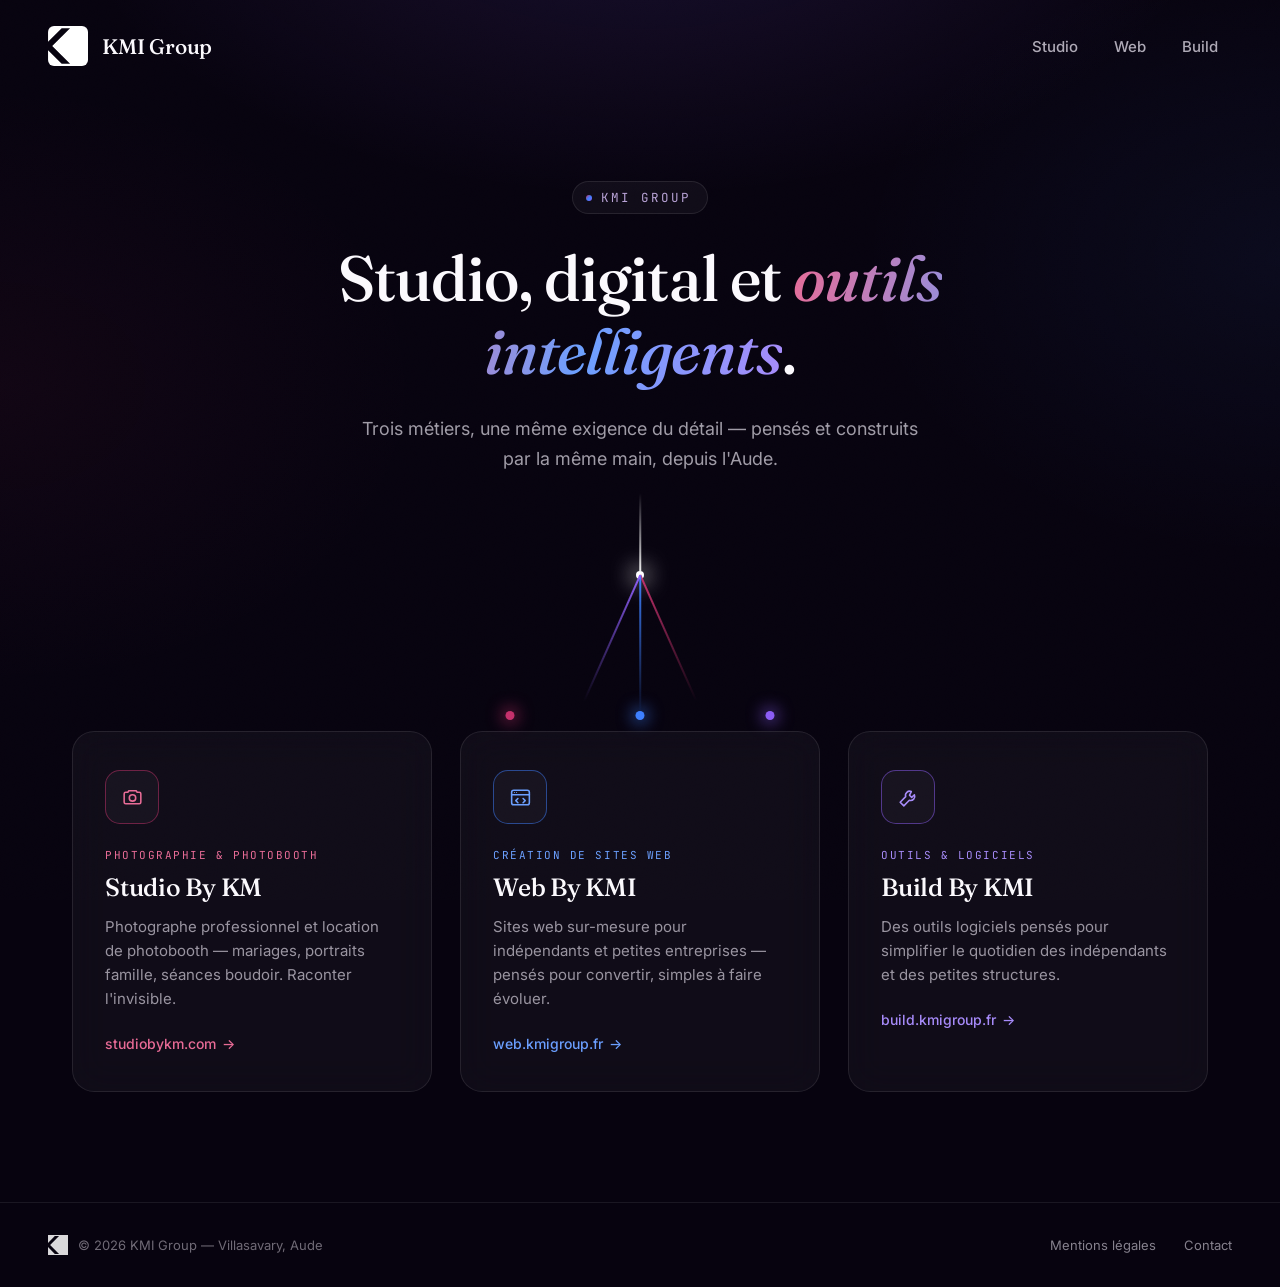
==== index.html @ 7b07b2cb "Import du site KMI Group avec refonte premium Hub KMI Group : hero éditorial, cartes Studio/Web/Buil" ====
<!DOCTYPE html>
<html lang="fr">
<head>
  <meta charset="utf-8">
  <meta name="viewport" content="width=device-width, initial-scale=1">
  <title>KMI Group — Studio, digital et outils intelligents</title>
  <meta name="description" content="KMI Group réunit trois métiers depuis l'Aude : Studio By KM (photographie), Web By KMI (création de sites web) et Build By KMI (outils logiciels).">
  <meta property="og:title" content="KMI Group — Studio, digital et outils intelligents">
  <meta property="og:description" content="Trois métiers, une même exigence du détail — pensés et construits depuis l'Aude.">
  <meta property="og:type" content="website">
  <meta name="theme-color" content="#07030F">
  <link rel="icon" href="assets/kmi-icon.svg" type="image/svg+xml">
  <link rel="apple-touch-icon" href="assets/kmi-icon.svg">
  <link rel="preconnect" href="https://fonts.googleapis.com">
  <link rel="preconnect" href="https://fonts.gstatic.com" crossorigin>
  <link href="https://fonts.googleapis.com/css2?family=Fraunces:ital,opsz,wght@0,9..144,400;0,9..144,500;0,9..144,600;1,9..144,500;1,9..144,600&family=Inter:wght@400;500;600&family=JetBrains+Mono:wght@400;500&display=swap" rel="stylesheet">
  <link rel="stylesheet" href="css/style.css">
</head>
<body>

  <div class="grain" aria-hidden="true"></div>

  <header class="site-header" id="site-header">
    <div class="brand">
      <img src="assets/kmi-icon.svg" alt="" width="40" height="40" class="brand-icon">
      <span class="brand-name">KMI Group</span>
    </div>
    <nav class="site-nav" aria-label="Navigation principale">
      <a href="#studio" class="nav-link nav-link--studio">Studio</a>
      <a href="#web" class="nav-link nav-link--web">Web</a>
      <a href="#build" class="nav-link nav-link--build">Build</a>
    </nav>
  </header>

  <main>
    <section class="hero" data-reveal>
      <p class="kicker"><span class="kicker-dot" aria-hidden="true"></span>KMI Group</p>
      <h1>Studio, digital et <em>outils intelligents</em>.</h1>
      <p class="hero-subtext">Trois métiers, une même exigence du détail — pensés et construits par la même main, depuis l'Aude.</p>
    </section>

    <div class="beam" aria-hidden="true">
      <div class="beam-core"></div>
      <div class="beam-stem"></div>
      <div class="beam-ray beam-ray--studio"></div>
      <div class="beam-ray beam-ray--web"></div>
      <div class="beam-ray beam-ray--build"></div>
      <div class="beam-node beam-node--studio"></div>
      <div class="beam-node beam-node--web"></div>
      <div class="beam-node beam-node--build"></div>
    </div>

    <section class="cards" aria-label="Nos activités">

      <a id="studio" href="https://studiobykm.com" target="_blank" rel="noopener" class="card card--studio" data-reveal data-tilt style="--reveal-delay: 0s">
        <div class="card-icon card-icon--studio" aria-hidden="true">
          <svg viewBox="0 0 24 24" fill="none" stroke="currentColor" stroke-width="1.5" stroke-linecap="round" stroke-linejoin="round">
            <path d="M4 8.5a1.5 1.5 0 0 1 1.5-1.5h2l1-1.5h7l1 1.5h2A1.5 1.5 0 0 1 20 8.5v8A1.5 1.5 0 0 1 18.5 18h-13A1.5 1.5 0 0 1 4 16.5z"/>
            <circle cx="12" cy="12.4" r="3.1"/>
          </svg>
        </div>
        <p class="card-eyebrow">Photographie &amp; Photobooth</p>
        <h3 class="card-title">Studio By KM</h3>
        <p class="card-body">Photographe professionnel et location de photobooth — mariages, portraits famille, séances boudoir. Raconter l'invisible.</p>
        <span class="card-link">studiobykm.com <span class="card-arrow">→</span></span>
      </a>

      <a id="web" href="https://web.kmigroup.fr" target="_blank" rel="noopener" class="card card--web" data-reveal data-tilt style="--reveal-delay: 0.1s">
        <div class="card-icon card-icon--web" aria-hidden="true">
          <svg viewBox="0 0 24 24" fill="none" stroke="currentColor" stroke-width="1.5" stroke-linecap="round" stroke-linejoin="round">
            <rect x="3.5" y="5" width="17" height="14" rx="2"/>
            <path d="M3.5 9.3h17"/>
            <circle cx="6.2" cy="7.15" r="0.55" fill="currentColor" stroke="none"/>
            <circle cx="8.2" cy="7.15" r="0.55" fill="currentColor" stroke="none"/>
            <path d="M9.5 13l-2 2 2 2M14.5 13l2 2-2 2"/>
          </svg>
        </div>
        <p class="card-eyebrow">Création de sites web</p>
        <h3 class="card-title">Web By KMI</h3>
        <p class="card-body">Sites web sur-mesure pour indépendants et petites entreprises — pensés pour convertir, simples à faire évoluer.</p>
        <span class="card-link">web.kmigroup.fr <span class="card-arrow">→</span></span>
      </a>

      <a id="build" href="https://build.kmigroup.fr" target="_blank" rel="noopener" class="card card--build" data-reveal data-tilt style="--reveal-delay: 0.2s">
        <div class="card-icon card-icon--build" aria-hidden="true">
          <svg viewBox="0 0 24 24" fill="none" stroke="currentColor" stroke-width="1.5" stroke-linecap="round" stroke-linejoin="round">
            <path d="M14.7 6.3a4 4 0 0 0-5.4 4.9L4 16.5 7.5 20l5.3-5.3a4 4 0 0 0 4.9-5.4l-2.6 2.6-2.1-2.1z"/>
          </svg>
        </div>
        <p class="card-eyebrow">Outils &amp; logiciels</p>
        <h3 class="card-title">Build By KMI</h3>
        <p class="card-body">Des outils logiciels pensés pour simplifier le quotidien des indépendants et des petites structures.</p>
        <span class="card-link">build.kmigroup.fr <span class="card-arrow">→</span></span>
      </a>

    </section>
  </main>

  <footer class="site-footer">
    <div class="footer-brand">
      <img src="assets/kmi-icon.svg" alt="" width="20" height="20">
      <p class="footer-copy">© 2026 KMI Group — Villasavary, Aude</p>
    </div>
    <div class="footer-links">
      <a href="mentions-legales.html" class="footer-link">Mentions légales</a>
      <a href="mailto:contact@kmigroup.fr" class="footer-link">Contact</a>
    </div>
  </footer>

  <script src="js/main.js"></script>
</body>
</html>
---- css/style.css ----
:root {
  --bg: #07030F;
  --bg-soft: #0C0518;
  --text-heading: #FBF9FD;
  --text-body: #EFE9F5;
  --eyebrow-neutral: #B8A2D6;

  --studio: #C4306B;
  --studio-light: #E86B96;
  --web: #3D7FFF;
  --web-light: #6B9FFF;
  --build: #8B5CF6;
  --build-light: #A78BFA;

  --glass-fill: rgba(255, 255, 255, 0.04);
  --glass-fill-hover: rgba(255, 255, 255, 0.055);
  --glass-border: rgba(255, 255, 255, 0.09);

  --font-serif: 'Fraunces', serif;
  --font-sans: 'Inter', sans-serif;
  --font-mono: 'JetBrains Mono', monospace;

  --ease-premium: cubic-bezier(0.16, 1, 0.3, 1);
  --reveal-dur: 0.9s;
}

* {
  box-sizing: border-box;
}

html {
  background: var(--bg);
  scroll-behavior: smooth;
}

body {
  margin: 0;
  background:
    radial-gradient(ellipse 900px 500px at 50% -10%, rgba(139, 92, 246, 0.14), transparent 65%),
    radial-gradient(ellipse 700px 500px at 100% 20%, rgba(61, 127, 255, 0.06), transparent 60%),
    radial-gradient(ellipse 700px 500px at 0% 30%, rgba(196, 48, 107, 0.05), transparent 60%),
    var(--bg);
  color: var(--text-body);
  font-family: var(--font-sans);
  min-height: 100vh;
  overflow-x: hidden;
  position: relative;
}

::selection {
  background: rgba(139, 92, 246, 0.35);
}

a {
  text-decoration: none;
  color: inherit;
}

/* Film-grain texture, purely decorative */
.grain {
  position: fixed;
  inset: 0;
  z-index: 30;
  pointer-events: none;
  opacity: 0.035;
  mix-blend-mode: overlay;
  background-image: url("data:image/svg+xml,%3Csvg xmlns='http://www.w3.org/2000/svg' width='120' height='120'%3E%3Cfilter id='n'%3E%3CfeTurbulence type='fractalNoise' baseFrequency='0.9' numOctaves='2' stitchTiles='stitch'/%3E%3C/filter%3E%3Crect width='100%25' height='100%25' filter='url(%23n)'/%3E%3C/svg%3E");
}

@media (prefers-reduced-motion: reduce) {
  html {
    scroll-behavior: auto;
  }
  *, *::before, *::after {
    animation-duration: 0.001ms !important;
    animation-iteration-count: 1 !important;
    transition-duration: 0.001ms !important;
  }
}

@keyframes beamPulse {
  0%, 100% { opacity: 0.55; }
  50% { opacity: 1; }
}

@keyframes stemGlow {
  0%, 100% { opacity: 0.7; }
  50% { opacity: 1; }
}

@keyframes corePulse {
  0%, 100% { transform: translateX(-50%) scale(1); opacity: 0.9; }
  50% { transform: translateX(-50%) scale(1.35); opacity: 1; }
}

/* Reveal-on-scroll */
[data-reveal] {
  opacity: 0;
  transform: translateY(22px);
  transition: opacity var(--reveal-dur) var(--ease-premium), transform var(--reveal-dur) var(--ease-premium);
  transition-delay: var(--reveal-delay, 0s);
}

[data-reveal].is-visible {
  opacity: 1;
  transform: translateY(0);
}

/* Header */

.site-header {
  position: sticky;
  top: 0;
  z-index: 20;
  display: flex;
  align-items: center;
  justify-content: space-between;
  padding: 26px 48px;
  max-width: 1280px;
  margin: 0 auto;
  gap: 16px;
  flex-wrap: wrap;
  border-bottom: 1px solid transparent;
  background: transparent;
  backdrop-filter: blur(0px);
  -webkit-backdrop-filter: blur(0px);
  transition: background 0.4s var(--ease-premium), border-color 0.4s var(--ease-premium), backdrop-filter 0.4s var(--ease-premium);
}

.site-header.is-scrolled {
  background: rgba(7, 3, 15, 0.72);
  border-bottom-color: rgba(255, 255, 255, 0.08);
  backdrop-filter: blur(16px);
  -webkit-backdrop-filter: blur(16px);
}

.brand {
  display: flex;
  align-items: center;
  gap: 14px;
}

.brand-icon {
  display: block;
  border-radius: 6px;
}

.brand-name {
  font-family: var(--font-serif);
  font-weight: 500;
  font-size: 21px;
  color: var(--text-heading);
  letter-spacing: -0.01em;
}

.site-nav {
  display: flex;
  gap: 8px;
  font-family: var(--font-sans);
  font-size: 15px;
  font-weight: 500;
}

.nav-link {
  position: relative;
  color: rgba(239, 233, 245, 0.72);
  transition: color 0.25s;
  border-radius: 6px;
  padding: 8px 14px;
}

.nav-link::after {
  content: '';
  position: absolute;
  left: 14px;
  right: 14px;
  bottom: 5px;
  height: 1px;
  background: currentColor;
  transform: scaleX(0);
  transform-origin: left;
  transition: transform 0.3s var(--ease-premium);
}

.nav-link:hover {
  color: var(--text-body);
}

.nav-link:hover::after {
  transform: scaleX(1);
}

.nav-link:focus-visible {
  outline-offset: -2px;
}

.nav-link--studio:focus-visible { outline: 2px solid var(--studio); }
.nav-link--web:focus-visible { outline: 2px solid var(--web); }
.nav-link--build:focus-visible { outline: 2px solid var(--build); }

/* Hero */

.hero {
  position: relative;
  z-index: 2;
  max-width: 780px;
  margin: 0 auto;
  padding: 88px 24px 0;
  text-align: center;
}

.kicker {
  display: inline-flex;
  align-items: center;
  gap: 9px;
  font-family: var(--font-mono);
  font-size: 12.5px;
  letter-spacing: 0.16em;
  text-transform: uppercase;
  color: var(--eyebrow-neutral);
  margin: 0 0 28px;
  padding: 7px 16px 7px 13px;
  border: 1px solid var(--glass-border);
  border-radius: 999px;
  background: var(--glass-fill);
}

.kicker-dot {
  width: 6px;
  height: 6px;
  border-radius: 50%;
  background: linear-gradient(135deg, var(--studio), var(--web), var(--build));
  flex-shrink: 0;
}

.hero h1 {
  font-family: var(--font-serif);
  font-weight: 500;
  font-size: clamp(38px, 6.2vw, 64px);
  line-height: 1.14;
  margin: 0 0 26px;
  color: var(--text-heading);
  letter-spacing: -0.015em;
}

.hero h1 em {
  font-style: italic;
  font-weight: 500;
  font-optical-sizing: auto;
  background: linear-gradient(100deg, var(--studio-light), var(--web-light) 55%, var(--build-light));
  -webkit-background-clip: text;
  background-clip: text;
  color: transparent;
}

.hero-subtext {
  font-size: 18px;
  line-height: 1.65;
  color: rgba(239, 233, 245, 0.66);
  max-width: 560px;
  margin: 0 auto;
  font-weight: 400;
}

/* Signature beam */

.beam {
  position: relative;
  z-index: 1;
  height: 230px;
  max-width: 900px;
  margin: 20px auto 0;
}

.beam-core {
  position: absolute;
  left: 50%;
  top: 78px;
  width: 8px;
  height: 8px;
  border-radius: 50%;
  transform: translateX(-50%);
  background: #fff;
  box-shadow: 0 0 22px 4px rgba(255, 255, 255, 0.75);
  animation: corePulse 3.5s ease-in-out infinite;
}

.beam-stem {
  position: absolute;
  left: 50%;
  top: 0;
  width: 1.5px;
  height: 78px;
  transform: translateX(-50%);
  background: linear-gradient(to bottom, rgba(255, 255, 255, 0), rgba(255, 255, 255, 0.9));
  animation: stemGlow 3.5s ease-in-out infinite;
}

.beam-ray {
  position: absolute;
  left: 50%;
  top: 82px;
  width: 1.5px;
  transform-origin: top center;
  filter: blur(0.3px);
  animation: beamPulse 4s ease-in-out infinite;
}

.beam-ray--studio {
  height: 138px;
  transform: translateX(-50%) rotate(-24deg);
  background: linear-gradient(to bottom, var(--studio), rgba(196, 48, 107, 0));
}

.beam-ray--web {
  height: 140px;
  transform: translateX(-50%) rotate(0deg);
  background: linear-gradient(to bottom, var(--web), rgba(61, 127, 255, 0));
  animation-delay: 0.4s;
}

.beam-ray--build {
  height: 138px;
  transform: translateX(-50%) rotate(24deg);
  background: linear-gradient(to bottom, var(--build), rgba(139, 92, 246, 0));
  animation-delay: 0.8s;
}

.beam-node {
  position: absolute;
  top: 218px;
  width: 9px;
  height: 9px;
  border-radius: 50%;
  transform: translateX(-50%);
}

.beam-node--studio {
  left: calc(50% - 130px);
  background: var(--studio);
  box-shadow: 0 0 16px 3px rgba(196, 48, 107, 0.65);
}

.beam-node--web {
  left: 50%;
  background: var(--web);
  box-shadow: 0 0 16px 3px rgba(61, 127, 255, 0.65);
}

.beam-node--build {
  left: calc(50% + 130px);
  background: var(--build);
  box-shadow: 0 0 16px 3px rgba(139, 92, 246, 0.65);
}

/* Cards */

.cards {
  position: relative;
  z-index: 2;
  max-width: 1200px;
  margin: 0 auto;
  padding: 8px 32px 110px;
  display: flex;
  gap: 28px;
  flex-wrap: wrap;
  justify-content: center;
}

.card {
  position: relative;
  flex: 1 1 300px;
  max-width: 360px;
  display: block;
  overflow: hidden;
  border-radius: 22px;
  padding: 38px 32px;
  background: var(--glass-fill);
  border: 1px solid var(--glass-border);
  backdrop-filter: blur(18px);
  -webkit-backdrop-filter: blur(18px);
  transition: transform 0.5s var(--ease-premium), border-color 0.5s var(--ease-premium), background 0.5s var(--ease-premium), box-shadow 0.5s var(--ease-premium);
}

.card::before {
  content: '';
  position: absolute;
  inset: 0;
  border-radius: inherit;
  background: radial-gradient(320px circle at var(--mx, 50%) var(--my, 0%), rgba(255, 255, 255, 0.09), transparent 65%);
  opacity: 0;
  transition: opacity 0.4s ease;
  pointer-events: none;
}

.card:hover::before,
.card:focus-visible::before {
  opacity: 1;
}

.card::after {
  content: '';
  position: absolute;
  top: 0;
  left: 0;
  right: 0;
  height: 2px;
  transform: scaleX(0);
  transform-origin: left;
  transition: transform 0.5s var(--ease-premium);
}

.card--studio::after { background: linear-gradient(90deg, var(--studio), var(--studio-light)); }
.card--web::after { background: linear-gradient(90deg, var(--web), var(--web-light)); }
.card--build::after { background: linear-gradient(90deg, var(--build), var(--build-light)); }

.card:hover::after,
.card:focus-visible::after {
  transform: scaleX(1);
}

.card--studio:hover,
.card--studio:focus-visible {
  transform: translateY(-8px);
  border-color: rgba(196, 48, 107, 0.5);
  background: var(--glass-fill-hover);
  box-shadow: 0 24px 60px -12px rgba(196, 48, 107, 0.4);
}

.card--web:hover,
.card--web:focus-visible {
  transform: translateY(-8px);
  border-color: rgba(61, 127, 255, 0.5);
  background: var(--glass-fill-hover);
  box-shadow: 0 24px 60px -12px rgba(61, 127, 255, 0.4);
}

.card--build:hover,
.card--build:focus-visible {
  transform: translateY(-8px);
  border-color: rgba(139, 92, 246, 0.5);
  background: var(--glass-fill-hover);
  box-shadow: 0 24px 60px -12px rgba(139, 92, 246, 0.4);
}

.card--studio:focus-visible { outline: 2px solid var(--studio); outline-offset: 4px; }
.card--web:focus-visible { outline: 2px solid var(--web); outline-offset: 4px; }
.card--build:focus-visible { outline: 2px solid var(--build); outline-offset: 4px; }

.card-icon {
  position: relative;
  z-index: 1;
  width: 54px;
  height: 54px;
  display: flex;
  align-items: center;
  justify-content: center;
  margin-bottom: 24px;
  border-radius: 15px;
  background: rgba(255, 255, 255, 0.03);
  transition: transform 0.5s var(--ease-premium);
}

.card:hover .card-icon {
  transform: scale(1.06);
}

.card-icon svg {
  width: 25px;
  height: 25px;
}

.card-icon--studio { border: 1px solid rgba(196, 48, 107, 0.5); color: var(--studio-light); }
.card-icon--web { border: 1px solid rgba(61, 127, 255, 0.5); color: var(--web-light); }
.card-icon--build { border: 1px solid rgba(139, 92, 246, 0.5); color: var(--build-light); }

.card-eyebrow {
  position: relative;
  z-index: 1;
  font-family: var(--font-mono);
  font-size: 11px;
  letter-spacing: 0.14em;
  text-transform: uppercase;
  margin: 0 0 10px;
}

.card--studio .card-eyebrow { color: var(--studio-light); }
.card--web .card-eyebrow { color: var(--web-light); }
.card--build .card-eyebrow { color: var(--build-light); }

.card-title {
  position: relative;
  z-index: 1;
  font-family: var(--font-serif);
  font-weight: 500;
  font-size: 25px;
  margin: 0 0 13px;
  color: var(--text-heading);
  letter-spacing: -0.01em;
}

.card-body {
  position: relative;
  z-index: 1;
  font-size: 15px;
  line-height: 1.6;
  color: rgba(239, 233, 245, 0.62);
  margin: 0 0 22px;
}

.card-link {
  position: relative;
  z-index: 1;
  font-size: 14px;
  font-weight: 500;
  display: inline-flex;
  align-items: center;
  gap: 6px;
}

.card--studio .card-link { color: var(--studio-light); }
.card--web .card-link { color: var(--web-light); }
.card--build .card-link { color: var(--build-light); }

.card-arrow {
  transition: transform 0.3s var(--ease-premium);
}

.card:hover .card-arrow {
  transform: translateX(4px);
}

/* Footer */

.site-footer {
  position: relative;
  z-index: 2;
  border-top: 1px solid rgba(255, 255, 255, 0.08);
  padding: 32px 48px;
  max-width: 1280px;
  margin: 0 auto;
  display: flex;
  align-items: center;
  justify-content: space-between;
  flex-wrap: wrap;
  gap: 16px;
}

.footer-brand {
  display: flex;
  align-items: center;
  gap: 10px;
}

.footer-brand img {
  display: block;
  opacity: 0.85;
}

.footer-copy {
  font-size: 13px;
  color: rgba(239, 233, 245, 0.45);
  margin: 0;
}

.footer-links {
  display: flex;
  gap: 28px;
  font-size: 13px;
}

.footer-link {
  color: rgba(239, 233, 245, 0.55);
  border-radius: 2px;
}

.footer-link:hover {
  color: var(--text-body);
}

.footer-link:focus-visible {
  outline: 2px solid var(--build);
  outline-offset: 4px;
}

/* Legal page */

.legal {
  position: relative;
  z-index: 2;
  max-width: 720px;
  margin: 0 auto;
  padding: 24px 24px 110px;
}

.legal-back {
  display: inline-flex;
  align-items: center;
  gap: 8px;
  font-size: 14px;
  font-weight: 500;
  color: rgba(239, 233, 245, 0.6);
  margin-bottom: 40px;
  transition: color 0.25s, gap 0.25s;
}

.legal-back:hover {
  color: var(--text-body);
  gap: 11px;
}

.legal-title {
  font-family: var(--font-serif);
  font-weight: 500;
  font-size: clamp(30px, 4.4vw, 42px);
  line-height: 1.2;
  margin: 0 0 40px;
  color: var(--text-heading);
  letter-spacing: -0.015em;
}

.legal-panel {
  border: 1px solid var(--glass-border);
  background: var(--glass-fill);
  backdrop-filter: blur(18px);
  -webkit-backdrop-filter: blur(18px);
  border-radius: 22px;
  padding: 12px 36px;
}

.legal-section {
  padding: 28px 0;
}

.legal-section + .legal-section {
  border-top: 1px solid rgba(255, 255, 255, 0.07);
}

.legal-heading {
  font-family: var(--font-serif);
  font-weight: 500;
  font-size: 19px;
  margin: 0 0 12px;
  color: var(--text-heading);
}

.legal-text {
  font-size: 15px;
  line-height: 1.75;
  color: rgba(239, 233, 245, 0.66);
  margin: 0;
}

.legal-link {
  color: var(--build-light);
  text-decoration: underline;
  text-underline-offset: 2px;
}

.legal-link:hover {
  color: var(--text-body);
}

/* Responsive */

@media (max-width: 640px) {
  .site-header {
    padding: 22px 24px;
  }

  .site-nav {
    gap: 4px;
    width: 100%;
    justify-content: center;
  }

  .hero {
    padding: 64px 20px 0;
  }

  .beam {
    height: 200px;
  }

  .cards {
    padding: 8px 20px 80px;
  }

  .legal-panel {
    padding: 4px 22px;
  }

  .site-footer {
    padding: 24px 24px;
    text-align: center;
    justify-content: center;
  }
}
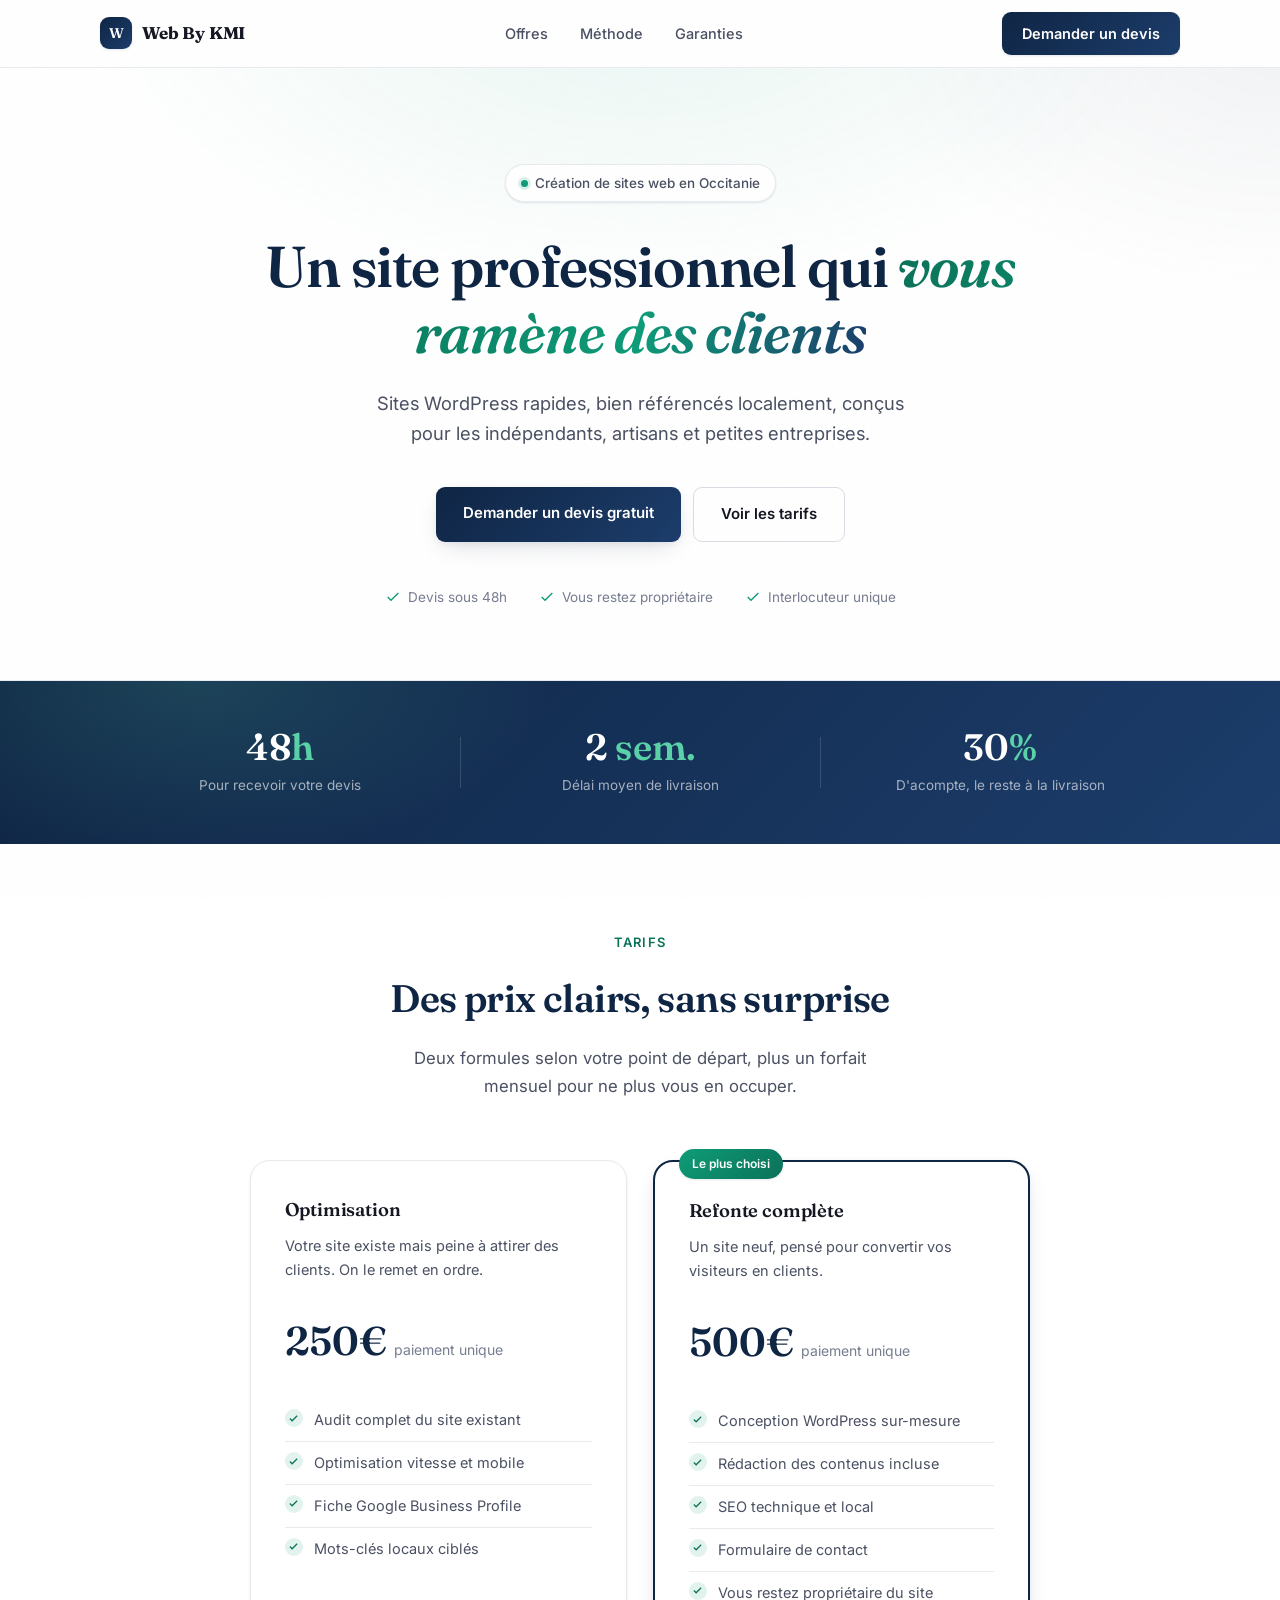
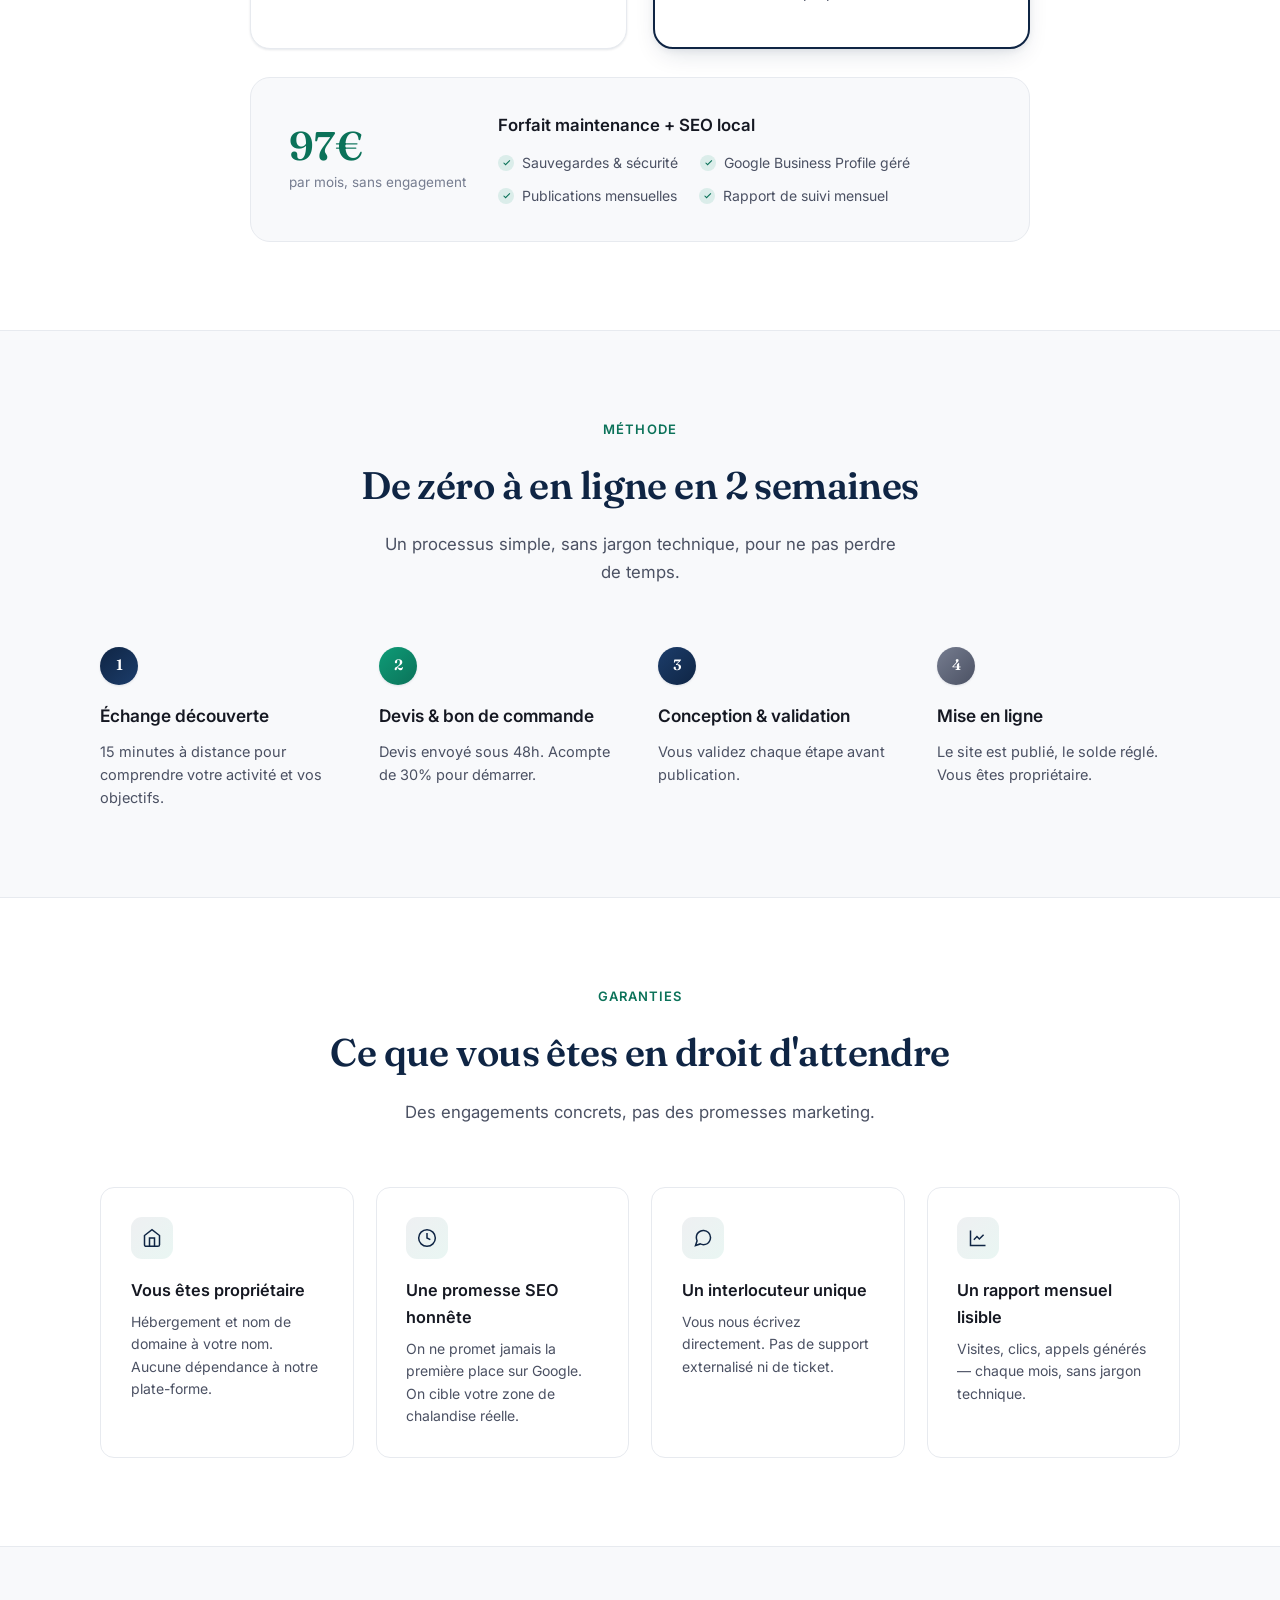
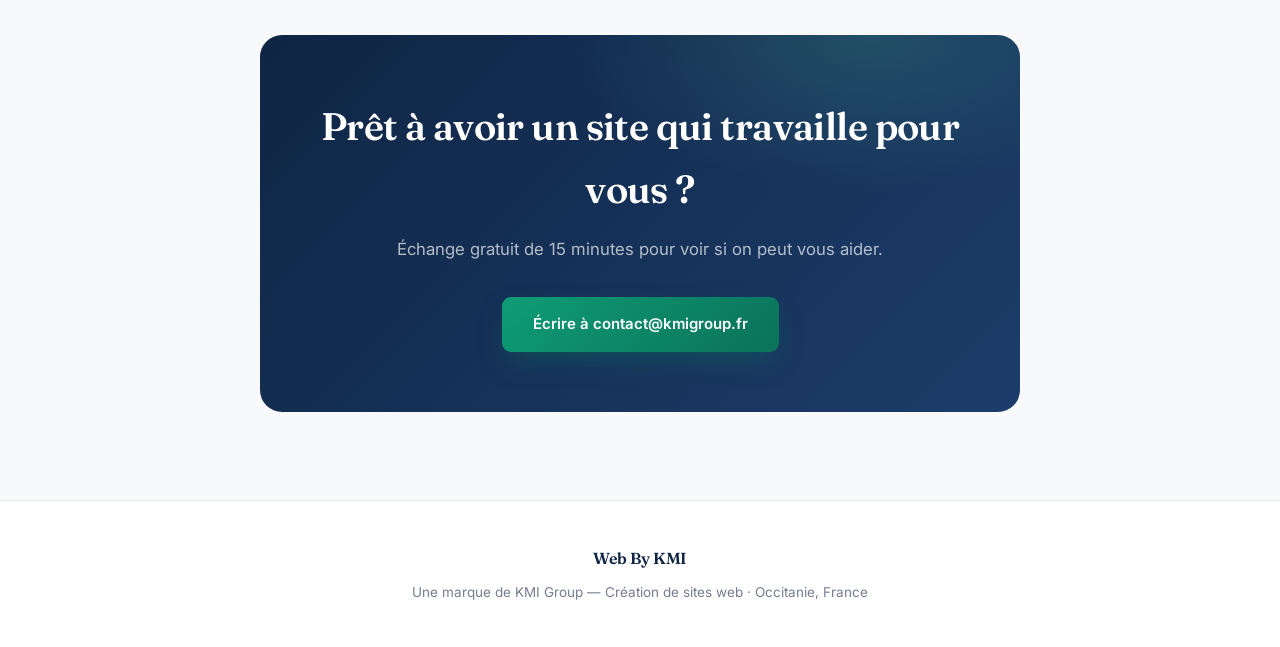
==== commit 28d4c9b6: "Refonte premium du site Web By KMI Remplace le contenu du hub KMI Group (importé par erreur) par le " ====
--- a/index.html
+++ b/index.html
@@ -1,112 +1,654 @@
 <!DOCTYPE html>
 <html lang="fr">
 <head>
-  <meta charset="utf-8">
-  <meta name="viewport" content="width=device-width, initial-scale=1">
-  <title>KMI Group — Studio, digital et outils intelligents</title>
-  <meta name="description" content="KMI Group réunit trois métiers depuis l'Aude : Studio By KM (photographie), Web By KMI (création de sites web) et Build By KMI (outils logiciels).">
-  <meta property="og:title" content="KMI Group — Studio, digital et outils intelligents">
-  <meta property="og:description" content="Trois métiers, une même exigence du détail — pensés et construits depuis l'Aude.">
-  <meta property="og:type" content="website">
-  <meta name="theme-color" content="#07030F">
-  <link rel="icon" href="assets/kmi-icon.svg" type="image/svg+xml">
-  <link rel="apple-touch-icon" href="assets/kmi-icon.svg">
-  <link rel="preconnect" href="https://fonts.googleapis.com">
-  <link rel="preconnect" href="https://fonts.gstatic.com" crossorigin>
-  <link href="https://fonts.googleapis.com/css2?family=Fraunces:ital,opsz,wght@0,9..144,400;0,9..144,500;0,9..144,600;1,9..144,500;1,9..144,600&family=Inter:wght@400;500;600&family=JetBrains+Mono:wght@400;500&display=swap" rel="stylesheet">
-  <link rel="stylesheet" href="css/style.css">
+<meta charset="UTF-8">
+<meta name="viewport" content="width=device-width, initial-scale=1.0">
+<title>Web By KMI — Sites web pour indépendants & PME</title>
+<meta name="description" content="Sites WordPress rapides, bien référencés localement, conçus pour les indépendants, artisans et petites entreprises. Devis sous 48h.">
+<meta name="theme-color" content="#0F2544">
+<link rel="preconnect" href="https://fonts.googleapis.com">
+<link rel="preconnect" href="https://fonts.gstatic.com" crossorigin>
+<link href="https://fonts.googleapis.com/css2?family=Fraunces:ital,opsz,wght@0,9..144,500;0,9..144,600;0,9..144,700;1,9..144,500;1,9..144,600&family=Inter:wght@400;500;600;700&display=swap" rel="stylesheet">
+<style>
+  *,*::before,*::after{box-sizing:border-box;margin:0;padding:0;}
+
+  :root{
+    --navy:#0F2544;
+    --navy-light:#1C3D6B;
+    --teal:#0E9C77;
+    --teal-dark:#0B7259;
+    --teal-light:#5AD1A8;
+    --ink:#151822;
+    --gray-700:#4B5163;
+    --gray-500:#767D90;
+    --gray-300:#D8DCE3;
+    --gray-200:#E7EAEF;
+    --gray-100:#F1F3F6;
+    --gray-50:#F8F9FB;
+    --white:#fff;
+    --radius:14px;
+    --radius-lg:20px;
+    --shadow-sm: 0 1px 2px rgba(15,37,68,0.05), 0 1px 3px rgba(15,37,68,0.06);
+    --shadow-md: 0 10px 26px -8px rgba(15,37,68,0.16), 0 2px 6px rgba(15,37,68,0.06);
+    --shadow-lg: 0 28px 56px -16px rgba(15,37,68,0.26);
+    --ease: cubic-bezier(0.16, 1, 0.3, 1);
+  }
+
+  html{ scroll-behavior:smooth; }
+
+  body{
+    font-family:'Inter',sans-serif;
+    background:var(--white);
+    color:var(--ink);
+    font-size:16px;
+    line-height:1.65;
+    -webkit-font-smoothing:antialiased;
+    overflow-x:hidden;
+  }
+
+  a{ color:inherit; }
+
+  .grain{
+    position:fixed; inset:0; z-index:200; pointer-events:none;
+    opacity:0.02; mix-blend-mode:multiply;
+    background-image:url("data:image/svg+xml,%3Csvg xmlns='http://www.w3.org/2000/svg' width='120' height='120'%3E%3Cfilter id='n'%3E%3CfeTurbulence type='fractalNoise' baseFrequency='0.9' numOctaves='2' stitchTiles='stitch'/%3E%3C/filter%3E%3Crect width='100%25' height='100%25' filter='url(%23n)'/%3E%3C/svg%3E");
+  }
+
+  @media (prefers-reduced-motion: reduce){
+    html{ scroll-behavior:auto; }
+    *,*::before,*::after{ animation-duration:0.001ms !important; transition-duration:0.001ms !important; }
+  }
+
+  [data-reveal]{
+    opacity:0; transform:translateY(20px);
+    transition:opacity 0.8s var(--ease), transform 0.8s var(--ease);
+    transition-delay:var(--reveal-delay, 0s);
+  }
+  [data-reveal].is-visible{ opacity:1; transform:translateY(0); }
+
+  /* NAV */
+  nav{
+    position:sticky; top:0; z-index:100;
+    background:rgba(255,255,255,0.88);
+    backdrop-filter:blur(10px);
+    -webkit-backdrop-filter:blur(10px);
+    border-bottom:1px solid var(--gray-200);
+    padding:0 1.5rem;
+    height:68px;
+    display:flex; align-items:center; justify-content:space-between;
+    transition:box-shadow 0.3s var(--ease);
+  }
+  nav.is-scrolled{ box-shadow:var(--shadow-sm); }
+  .nav-inner{ max-width:1080px; margin:0 auto; width:100%; display:flex; align-items:center; justify-content:space-between; }
+  .nav-logo{
+    font-weight:700; font-size:17px;
+    text-decoration:none; color:var(--ink);
+    display:flex; align-items:center; gap:10px;
+    font-family:'Fraunces',serif;
+    letter-spacing:-0.01em;
+  }
+  .nav-logo .mark{
+    width:32px; height:32px; border-radius:9px;
+    background:linear-gradient(135deg, var(--navy), var(--navy-light));
+    color:#fff; font-size:14px; font-weight:600;
+    display:flex; align-items:center; justify-content:center;
+    box-shadow:var(--shadow-sm);
+  }
+  .nav-links{ display:flex; align-items:center; gap:2rem; }
+  .nav-link{ position:relative; font-size:14.5px; font-weight:500; color:var(--gray-700); text-decoration:none; padding:4px 0; }
+  .nav-link::after{
+    content:''; position:absolute; left:0; right:0; bottom:-2px; height:1.5px;
+    background:var(--teal); transform:scaleX(0); transform-origin:left;
+    transition:transform 0.3s var(--ease);
+  }
+  .nav-link:hover{ color:var(--navy); }
+  .nav-link:hover::after{ transform:scaleX(1); }
+  .nav-cta{
+    background:linear-gradient(135deg, var(--navy), var(--navy-light));
+    color:#fff;
+    padding:10px 20px;
+    border-radius:9px;
+    font-size:14.5px; font-weight:600;
+    text-decoration:none;
+    box-shadow:var(--shadow-sm);
+    transition:transform 0.3s var(--ease), box-shadow 0.3s var(--ease);
+    display:inline-block;
+  }
+  .nav-cta:hover{ transform:translateY(-2px); box-shadow:var(--shadow-md); }
+  @media (max-width:720px){ .nav-links{ display:none; } }
+
+  /* HERO */
+  .hero{
+    position:relative;
+    background:
+      radial-gradient(ellipse 900px 480px at 50% -12%, rgba(14,156,119,0.09), transparent 62%),
+      radial-gradient(ellipse 700px 420px at 100% -5%, rgba(15,37,68,0.06), transparent 60%),
+      var(--white);
+    padding:6rem 1.5rem 4.5rem;
+    border-bottom:1px solid var(--gray-200);
+    overflow:hidden;
+  }
+  .hero-inner{ position:relative; z-index:2; max-width:760px; margin:0 auto; text-align:center; }
+
+  .hero-badge{
+    display:inline-flex; align-items:center; gap:7px;
+    background:var(--white);
+    border:1px solid var(--gray-200);
+    border-radius:100px;
+    padding:7px 15px;
+    font-size:13.5px; font-weight:500;
+    color:var(--gray-700);
+    margin-bottom:2rem;
+    box-shadow:var(--shadow-sm);
+  }
+  .hero-badge .dot{ width:7px; height:7px; border-radius:50%; background:var(--teal); display:inline-block; box-shadow:0 0 0 3px rgba(14,156,119,0.15); }
+
+  .hero h1{
+    font-family:'Fraunces',serif;
+    font-size:clamp(2.3rem,5.4vw,3.6rem);
+    font-weight:600;
+    line-height:1.14;
+    letter-spacing:-0.02em;
+    color:var(--navy);
+    margin-bottom:1.4rem;
+  }
+  .hero h1 .accent{
+    font-style:italic;
+    background:linear-gradient(100deg, var(--teal-dark), var(--teal) 60%, var(--navy-light));
+    -webkit-background-clip:text; background-clip:text; color:transparent;
+  }
+
+  .hero p{
+    font-size:1.15rem;
+    color:var(--gray-700);
+    max-width:540px;
+    margin:0 auto 2.4rem;
+  }
+
+  .hero-actions{ display:flex; gap:12px; justify-content:center; flex-wrap:wrap; margin-bottom:2.75rem; }
+
+  .btn-primary{
+    background:linear-gradient(135deg, var(--navy), var(--navy-light));
+    color:#fff;
+    padding:14px 27px;
+    border-radius:9px;
+    font-weight:600; font-size:15px;
+    text-decoration:none;
+    box-shadow:var(--shadow-md);
+    transition:transform 0.3s var(--ease), box-shadow 0.3s var(--ease);
+    display:inline-block;
+  }
+  .btn-primary:hover{ transform:translateY(-2px); box-shadow:var(--shadow-lg); }
+
+  .btn-secondary{
+    background:var(--white);
+    color:var(--ink);
+    padding:14px 27px;
+    border-radius:9px;
+    font-weight:600; font-size:15px;
+    text-decoration:none;
+    border:1px solid var(--gray-300);
+    transition:border-color 0.3s var(--ease), background 0.3s var(--ease), transform 0.3s var(--ease);
+    display:inline-block;
+  }
+  .btn-secondary:hover{ background:var(--gray-50); border-color:var(--gray-500); transform:translateY(-2px); }
+
+  .hero-trust{
+    display:flex; align-items:center; justify-content:center; gap:2rem;
+    flex-wrap:wrap;
+    font-size:13.5px; color:var(--gray-500);
+  }
+  .hero-trust span{ display:flex; align-items:center; gap:7px; }
+  .hero-trust svg{ width:16px; height:16px; color:var(--teal); flex-shrink:0; }
+
+  /* STATS STRIP */
+  .stats-strip{
+    background:linear-gradient(135deg, var(--navy), var(--navy-light));
+    padding:3rem 1.5rem;
+    position:relative;
+    overflow:hidden;
+  }
+  .stats-strip::before{
+    content:'';
+    position:absolute; inset:0;
+    background:radial-gradient(600px 300px at 15% 0%, rgba(90,209,168,0.16), transparent 60%);
+    pointer-events:none;
+  }
+  .stats-inner{
+    position:relative; z-index:1;
+    max-width:1080px; margin:0 auto;
+    display:grid; grid-template-columns:repeat(3,1fr);
+    text-align:center;
+  }
+  .stats-inner > div{ position:relative; }
+  .stats-inner > div + div::before{
+    content:''; position:absolute; left:0; top:8px; bottom:8px; width:1px;
+    background:rgba(255,255,255,0.14);
+  }
+  .stat-num{ font-family:'Fraunces',serif; font-size:2.3rem; font-weight:600; color:#fff; line-height:1; margin-bottom:8px; }
+  .stat-num .unit{ color:var(--teal-light); }
+  .stat-label{ font-size:13.5px; color:rgba(255,255,255,0.62); }
+  @media (max-width:640px){
+    .stats-inner{ grid-template-columns:1fr; gap:1.75rem; }
+    .stats-inner > div + div::before{ display:none; }
+  }
+
+  /* SECTION */
+  section{ padding:5.5rem 1.5rem; }
+  .section-inner{ max-width:1080px; margin:0 auto; }
+  .section-narrow{ max-width:760px; margin:0 auto; }
+
+  .eyebrow{
+    font-size:13px; font-weight:600;
+    color:var(--teal-dark);
+    text-transform:uppercase;
+    letter-spacing:0.08em;
+    margin-bottom:0.85rem;
+    display:block;
+    text-align:center;
+  }
+  .section-h2{
+    font-family:'Fraunces',serif;
+    font-size:clamp(1.8rem,3.2vw,2.4rem);
+    font-weight:600;
+    color:var(--navy);
+    letter-spacing:-0.015em;
+    text-align:center;
+    margin-bottom:0.9rem;
+  }
+  .section-sub{
+    text-align:center;
+    color:var(--gray-700);
+    max-width:520px;
+    margin:0 auto 3.75rem;
+    font-size:1.05rem;
+  }
+
+  /* OFFER CARDS */
+  .offers-grid{
+    display:grid;
+    grid-template-columns:repeat(auto-fit, minmax(260px,1fr));
+    gap:26px;
+    max-width:780px;
+    margin:0 auto 1.75rem;
+  }
+
+  .offer-card{
+    background:var(--white);
+    border:1px solid var(--gray-200);
+    border-radius:var(--radius-lg);
+    padding:2.1rem;
+    box-shadow:var(--shadow-sm);
+    position:relative;
+    transition:transform 0.4s var(--ease), box-shadow 0.4s var(--ease), border-color 0.4s var(--ease);
+  }
+  .offer-card:hover{ transform:translateY(-6px); box-shadow:var(--shadow-lg); border-color:var(--gray-300); }
+
+  .offer-card.featured{
+    border:2px solid var(--navy);
+    box-shadow:var(--shadow-md);
+  }
+  .offer-card.featured:hover{ box-shadow:var(--shadow-lg); }
+
+  .offer-badge{
+    position:absolute; top:-13px; left:24px;
+    background:linear-gradient(135deg, var(--teal), var(--teal-dark));
+    color:#fff;
+    font-size:12px; font-weight:600;
+    padding:5px 13px;
+    border-radius:100px;
+    box-shadow:var(--shadow-sm);
+  }
+
+  .offer-name{ font-family:'Fraunces',serif; font-size:1.15rem; font-weight:600; color:var(--ink); margin-bottom:0.55rem; letter-spacing:-0.01em; }
+  .offer-desc{ font-size:14.5px; color:var(--gray-700); margin-bottom:1.6rem; min-height:44px; }
+
+  .offer-price-row{ display:flex; align-items:baseline; gap:7px; margin-bottom:1.6rem; }
+  .offer-price{ font-family:'Fraunces',serif; font-size:2.5rem; font-weight:600; color:var(--navy); }
+  .offer-unit{ font-size:14px; color:var(--gray-500); }
+
+  .offer-features{ list-style:none; font-size:14.5px; }
+  .offer-features li{
+    padding:9px 0;
+    display:flex; align-items:flex-start; gap:11px;
+    color:var(--gray-700);
+    border-top:1px solid var(--gray-200);
+  }
+  .offer-features li:first-child{ border-top:none; }
+  .check-dot{
+    width:18px; height:18px; border-radius:50%;
+    background:rgba(14,156,119,0.12);
+    display:flex; align-items:center; justify-content:center;
+    flex-shrink:0; margin-top:1px;
+  }
+  .check-dot svg{ width:11px; height:11px; color:var(--teal-dark); }
+
+  /* MONTHLY */
+  .monthly-card{
+    max-width:780px; margin:0 auto;
+    background:var(--gray-50);
+    border:1px solid var(--gray-200);
+    border-radius:var(--radius-lg);
+    padding:2.1rem 2.4rem;
+    display:flex; align-items:center; gap:2rem; flex-wrap:wrap;
+    transition:box-shadow 0.4s var(--ease);
+  }
+  .monthly-card:hover{ box-shadow:var(--shadow-md); }
+  .monthly-price-block{ flex-shrink:0; text-align:left; }
+  .monthly-price{ font-family:'Fraunces',serif; font-size:2.5rem; font-weight:600; color:var(--teal-dark); line-height:1; }
+  .monthly-unit{ font-size:13.5px; color:var(--gray-500); margin-top:5px; }
+  .monthly-body{ flex:1; min-width:240px; }
+  .monthly-title{ font-weight:600; font-size:1.05rem; margin-bottom:0.7rem; color:var(--ink); }
+  .monthly-list{ list-style:none; font-size:14px; color:var(--gray-700); display:flex; flex-wrap:wrap; gap:10px 22px; }
+  .monthly-list li{ display:flex; align-items:center; gap:8px; }
+  .monthly-list .check-dot{ width:16px; height:16px; }
+  .monthly-list .check-dot svg{ width:9.5px; height:9.5px; }
+  @media (max-width:600px){ .monthly-card{ flex-direction:column; align-items:flex-start; } }
+
+  /* PROCESS */
+  .process-grid{
+    display:grid;
+    grid-template-columns:repeat(auto-fit, minmax(200px,1fr));
+    gap:2.25rem;
+    max-width:1080px; margin:0 auto;
+    position:relative;
+  }
+  .process-step{ text-align:left; position:relative; }
+  .process-num-badge{
+    width:38px; height:38px; border-radius:50%;
+    display:flex; align-items:center; justify-content:center;
+    font-family:'Fraunces',serif; font-weight:600; font-size:15px; color:#fff;
+    background:linear-gradient(135deg, var(--navy), var(--navy-light));
+    margin-bottom:1.1rem;
+    box-shadow:var(--shadow-sm);
+  }
+  .process-step:nth-child(2) .process-num-badge{ background:linear-gradient(135deg, var(--teal), var(--teal-dark)); }
+  .process-step:nth-child(3) .process-num-badge{ background:linear-gradient(135deg, var(--navy-light), var(--navy)); }
+  .process-step:nth-child(4) .process-num-badge{ background:linear-gradient(135deg, var(--gray-500), var(--gray-700)); }
+  .process-title{ font-weight:600; font-size:1.08rem; margin-bottom:0.55rem; color:var(--ink); }
+  .process-desc{ font-size:14.5px; color:var(--gray-700); line-height:1.6; }
+
+  /* TRUST GRID */
+  .trust-grid{
+    display:grid;
+    grid-template-columns:repeat(auto-fit, minmax(240px,1fr));
+    gap:22px;
+    max-width:1080px; margin:0 auto;
+  }
+  .trust-card{
+    background:var(--white);
+    border:1px solid var(--gray-200);
+    border-radius:var(--radius);
+    padding:1.85rem;
+    transition:transform 0.4s var(--ease), box-shadow 0.4s var(--ease);
+  }
+  .trust-card:hover{ transform:translateY(-4px); box-shadow:var(--shadow-md); }
+  .trust-icon{
+    width:42px; height:42px; border-radius:11px;
+    background:linear-gradient(135deg, rgba(15,37,68,0.07), rgba(14,156,119,0.09));
+    display:flex; align-items:center; justify-content:center;
+    margin-bottom:1.1rem;
+  }
+  .trust-icon svg{ width:20px; height:20px; color:var(--navy); }
+  .trust-title{ font-weight:600; font-size:1.02rem; margin-bottom:0.45rem; color:var(--ink); }
+  .trust-desc{ font-size:14px; color:var(--gray-700); line-height:1.6; }
+
+  /* CTA FINAL */
+  .cta-section{ background:var(--gray-50); border-top:1px solid var(--gray-200); }
+  .cta-box{
+    position:relative;
+    background:linear-gradient(135deg, var(--navy), var(--navy-light));
+    border-radius:22px;
+    padding:3.75rem 2.5rem;
+    text-align:center;
+    max-width:760px;
+    margin:0 auto;
+    overflow:hidden;
+  }
+  .cta-box::before{
+    content:'';
+    position:absolute; inset:0;
+    background:radial-gradient(500px 260px at 80% 0%, rgba(90,209,168,0.18), transparent 60%);
+    pointer-events:none;
+  }
+  .cta-box > *{ position:relative; z-index:1; }
+  .cta-box h2{ font-family:'Fraunces',serif; font-size:clamp(1.8rem,3.6vw,2.4rem); font-weight:600; color:#fff; margin-bottom:0.9rem; letter-spacing:-0.015em; }
+  .cta-box p{ color:rgba(255,255,255,0.68); margin-bottom:2.1rem; font-size:1.05rem; }
+  .btn-white{
+    background:linear-gradient(135deg, var(--teal), var(--teal-dark));
+    color:#fff;
+    padding:15px 31px;
+    border-radius:9px;
+    font-weight:600; font-size:15px;
+    text-decoration:none;
+    display:inline-block;
+    box-shadow:0 12px 28px -8px rgba(11,114,89,0.5);
+    transition:transform 0.3s var(--ease), box-shadow 0.3s var(--ease);
+  }
+  .btn-white:hover{ transform:translateY(-2px); box-shadow:0 18px 36px -8px rgba(11,114,89,0.6); }
+
+  /* FOOTER */
+  footer{
+    padding:2.75rem 1.5rem;
+    text-align:center;
+    border-top:1px solid var(--gray-200);
+  }
+  .footer-inner{ max-width:1080px; margin:0 auto; }
+  .footer-logo{ font-family:'Fraunces',serif; font-weight:600; font-size:16px; color:var(--navy); margin-bottom:0.6rem; letter-spacing:-0.01em; }
+  .footer-meta{ font-size:13.5px; color:var(--gray-500); }
+
+  @media (max-width:600px){
+    section{ padding:3.75rem 1.25rem; }
+    .cta-box{ padding:2.75rem 1.5rem; }
+  }
+</style>
 </head>
 <body>
 
-  <div class="grain" aria-hidden="true"></div>
-
-  <header class="site-header" id="site-header">
-    <div class="brand">
-      <img src="assets/kmi-icon.svg" alt="" width="40" height="40" class="brand-icon">
-      <span class="brand-name">KMI Group</span>
-    </div>
-    <nav class="site-nav" aria-label="Navigation principale">
-      <a href="#studio" class="nav-link nav-link--studio">Studio</a>
-      <a href="#web" class="nav-link nav-link--web">Web</a>
-      <a href="#build" class="nav-link nav-link--build">Build</a>
-    </nav>
-  </header>
-
-  <main>
-    <section class="hero" data-reveal>
-      <p class="kicker"><span class="kicker-dot" aria-hidden="true"></span>KMI Group</p>
-      <h1>Studio, digital et <em>outils intelligents</em>.</h1>
-      <p class="hero-subtext">Trois métiers, une même exigence du détail — pensés et construits par la même main, depuis l'Aude.</p>
-    </section>
-
-    <div class="beam" aria-hidden="true">
-      <div class="beam-core"></div>
-      <div class="beam-stem"></div>
-      <div class="beam-ray beam-ray--studio"></div>
-      <div class="beam-ray beam-ray--web"></div>
-      <div class="beam-ray beam-ray--build"></div>
-      <div class="beam-node beam-node--studio"></div>
-      <div class="beam-node beam-node--web"></div>
-      <div class="beam-node beam-node--build"></div>
-    </div>
-
-    <section class="cards" aria-label="Nos activités">
-
-      <a id="studio" href="https://studiobykm.com" target="_blank" rel="noopener" class="card card--studio" data-reveal data-tilt style="--reveal-delay: 0s">
-        <div class="card-icon card-icon--studio" aria-hidden="true">
-          <svg viewBox="0 0 24 24" fill="none" stroke="currentColor" stroke-width="1.5" stroke-linecap="round" stroke-linejoin="round">
-            <path d="M4 8.5a1.5 1.5 0 0 1 1.5-1.5h2l1-1.5h7l1 1.5h2A1.5 1.5 0 0 1 20 8.5v8A1.5 1.5 0 0 1 18.5 18h-13A1.5 1.5 0 0 1 4 16.5z"/>
-            <circle cx="12" cy="12.4" r="3.1"/>
-          </svg>
-        </div>
-        <p class="card-eyebrow">Photographie &amp; Photobooth</p>
-        <h3 class="card-title">Studio By KM</h3>
-        <p class="card-body">Photographe professionnel et location de photobooth — mariages, portraits famille, séances boudoir. Raconter l'invisible.</p>
-        <span class="card-link">studiobykm.com <span class="card-arrow">→</span></span>
-      </a>
-
-      <a id="web" href="https://web.kmigroup.fr" target="_blank" rel="noopener" class="card card--web" data-reveal data-tilt style="--reveal-delay: 0.1s">
-        <div class="card-icon card-icon--web" aria-hidden="true">
-          <svg viewBox="0 0 24 24" fill="none" stroke="currentColor" stroke-width="1.5" stroke-linecap="round" stroke-linejoin="round">
-            <rect x="3.5" y="5" width="17" height="14" rx="2"/>
-            <path d="M3.5 9.3h17"/>
-            <circle cx="6.2" cy="7.15" r="0.55" fill="currentColor" stroke="none"/>
-            <circle cx="8.2" cy="7.15" r="0.55" fill="currentColor" stroke="none"/>
-            <path d="M9.5 13l-2 2 2 2M14.5 13l2 2-2 2"/>
-          </svg>
-        </div>
-        <p class="card-eyebrow">Création de sites web</p>
-        <h3 class="card-title">Web By KMI</h3>
-        <p class="card-body">Sites web sur-mesure pour indépendants et petites entreprises — pensés pour convertir, simples à faire évoluer.</p>
-        <span class="card-link">web.kmigroup.fr <span class="card-arrow">→</span></span>
-      </a>
-
-      <a id="build" href="https://build.kmigroup.fr" target="_blank" rel="noopener" class="card card--build" data-reveal data-tilt style="--reveal-delay: 0.2s">
-        <div class="card-icon card-icon--build" aria-hidden="true">
-          <svg viewBox="0 0 24 24" fill="none" stroke="currentColor" stroke-width="1.5" stroke-linecap="round" stroke-linejoin="round">
-            <path d="M14.7 6.3a4 4 0 0 0-5.4 4.9L4 16.5 7.5 20l5.3-5.3a4 4 0 0 0 4.9-5.4l-2.6 2.6-2.1-2.1z"/>
-          </svg>
-        </div>
-        <p class="card-eyebrow">Outils &amp; logiciels</p>
-        <h3 class="card-title">Build By KMI</h3>
-        <p class="card-body">Des outils logiciels pensés pour simplifier le quotidien des indépendants et des petites structures.</p>
-        <span class="card-link">build.kmigroup.fr <span class="card-arrow">→</span></span>
-      </a>
-
-    </section>
-  </main>
-
-  <footer class="site-footer">
-    <div class="footer-brand">
-      <img src="assets/kmi-icon.svg" alt="" width="20" height="20">
-      <p class="footer-copy">© 2026 KMI Group — Villasavary, Aude</p>
-    </div>
-    <div class="footer-links">
-      <a href="mentions-legales.html" class="footer-link">Mentions légales</a>
-      <a href="mailto:contact@kmigroup.fr" class="footer-link">Contact</a>
-    </div>
-  </footer>
-
-  <script src="js/main.js"></script>
+<div class="grain" aria-hidden="true"></div>
+
+<nav id="site-nav">
+  <div class="nav-inner">
+    <a href="#" class="nav-logo"><span class="mark">W</span>Web By KMI</a>
+    <div class="nav-links">
+      <a href="#offres" class="nav-link">Offres</a>
+      <a href="#methode" class="nav-link">Méthode</a>
+      <a href="#garanties" class="nav-link">Garanties</a>
+    </div>
+    <a href="mailto:contact@kmigroup.fr" class="nav-cta">Demander un devis</a>
+  </div>
+</nav>
+
+<div class="hero">
+  <div class="hero-inner" data-reveal>
+    <span class="hero-badge"><span class="dot"></span>Création de sites web en Occitanie</span>
+    <h1>Un site professionnel qui <span class="accent">vous ramène des clients</span></h1>
+    <p>Sites WordPress rapides, bien référencés localement, conçus pour les indépendants, artisans et petites entreprises.</p>
+    <div class="hero-actions">
+      <a href="mailto:contact@kmigroup.fr" class="btn-primary">Demander un devis gratuit</a>
+      <a href="#offres" class="btn-secondary">Voir les tarifs</a>
+    </div>
+    <div class="hero-trust">
+      <span><svg viewBox="0 0 24 24" fill="none" stroke="currentColor" stroke-width="2"><path d="M20 6L9 17l-5-5"/></svg>Devis sous 48h</span>
+      <span><svg viewBox="0 0 24 24" fill="none" stroke="currentColor" stroke-width="2"><path d="M20 6L9 17l-5-5"/></svg>Vous restez propriétaire</span>
+      <span><svg viewBox="0 0 24 24" fill="none" stroke="currentColor" stroke-width="2"><path d="M20 6L9 17l-5-5"/></svg>Interlocuteur unique</span>
+    </div>
+  </div>
+</div>
+
+<div class="stats-strip" data-reveal>
+  <div class="stats-inner">
+    <div>
+      <div class="stat-num">48<span class="unit">h</span></div>
+      <div class="stat-label">Pour recevoir votre devis</div>
+    </div>
+    <div>
+      <div class="stat-num">2<span class="unit"> sem.</span></div>
+      <div class="stat-label">Délai moyen de livraison</div>
+    </div>
+    <div>
+      <div class="stat-num">30<span class="unit">%</span></div>
+      <div class="stat-label">D'acompte, le reste à la livraison</div>
+    </div>
+  </div>
+</div>
+
+<section id="offres" style="scroll-margin-top:68px;">
+  <div class="section-inner">
+    <span class="eyebrow" data-reveal>Tarifs</span>
+    <h2 class="section-h2" data-reveal>Des prix clairs, sans surprise</h2>
+    <p class="section-sub" data-reveal>Deux formules selon votre point de départ, plus un forfait mensuel pour ne plus vous en occuper.</p>
+
+    <div class="offers-grid">
+      <div class="offer-card" data-reveal style="--reveal-delay:0s">
+        <div class="offer-name">Optimisation</div>
+        <p class="offer-desc">Votre site existe mais peine à attirer des clients. On le remet en ordre.</p>
+        <div class="offer-price-row"><span class="offer-price">250€</span><span class="offer-unit">paiement unique</span></div>
+        <ul class="offer-features">
+          <li><span class="check-dot"><svg viewBox="0 0 24 24" fill="none" stroke="currentColor" stroke-width="2.6"><path d="M20 6L9 17l-5-5"/></svg></span>Audit complet du site existant</li>
+          <li><span class="check-dot"><svg viewBox="0 0 24 24" fill="none" stroke="currentColor" stroke-width="2.6"><path d="M20 6L9 17l-5-5"/></svg></span>Optimisation vitesse et mobile</li>
+          <li><span class="check-dot"><svg viewBox="0 0 24 24" fill="none" stroke="currentColor" stroke-width="2.6"><path d="M20 6L9 17l-5-5"/></svg></span>Fiche Google Business Profile</li>
+          <li><span class="check-dot"><svg viewBox="0 0 24 24" fill="none" stroke="currentColor" stroke-width="2.6"><path d="M20 6L9 17l-5-5"/></svg></span>Mots-clés locaux ciblés</li>
+        </ul>
+      </div>
+
+      <div class="offer-card featured" data-reveal style="--reveal-delay:0.1s">
+        <span class="offer-badge">Le plus choisi</span>
+        <div class="offer-name">Refonte complète</div>
+        <p class="offer-desc">Un site neuf, pensé pour convertir vos visiteurs en clients.</p>
+        <div class="offer-price-row"><span class="offer-price">500€</span><span class="offer-unit">paiement unique</span></div>
+        <ul class="offer-features">
+          <li><span class="check-dot"><svg viewBox="0 0 24 24" fill="none" stroke="currentColor" stroke-width="2.6"><path d="M20 6L9 17l-5-5"/></svg></span>Conception WordPress sur-mesure</li>
+          <li><span class="check-dot"><svg viewBox="0 0 24 24" fill="none" stroke="currentColor" stroke-width="2.6"><path d="M20 6L9 17l-5-5"/></svg></span>Rédaction des contenus incluse</li>
+          <li><span class="check-dot"><svg viewBox="0 0 24 24" fill="none" stroke="currentColor" stroke-width="2.6"><path d="M20 6L9 17l-5-5"/></svg></span>SEO technique et local</li>
+          <li><span class="check-dot"><svg viewBox="0 0 24 24" fill="none" stroke="currentColor" stroke-width="2.6"><path d="M20 6L9 17l-5-5"/></svg></span>Formulaire de contact</li>
+          <li><span class="check-dot"><svg viewBox="0 0 24 24" fill="none" stroke="currentColor" stroke-width="2.6"><path d="M20 6L9 17l-5-5"/></svg></span>Vous restez propriétaire du site</li>
+        </ul>
+      </div>
+    </div>
+
+    <div class="monthly-card" data-reveal>
+      <div class="monthly-price-block">
+        <div class="monthly-price">97€</div>
+        <div class="monthly-unit">par mois, sans engagement</div>
+      </div>
+      <div class="monthly-body">
+        <div class="monthly-title">Forfait maintenance + SEO local</div>
+        <ul class="monthly-list">
+          <li><span class="check-dot"><svg viewBox="0 0 24 24" fill="none" stroke="currentColor" stroke-width="2.6"><path d="M20 6L9 17l-5-5"/></svg></span>Sauvegardes & sécurité</li>
+          <li><span class="check-dot"><svg viewBox="0 0 24 24" fill="none" stroke="currentColor" stroke-width="2.6"><path d="M20 6L9 17l-5-5"/></svg></span>Google Business Profile géré</li>
+          <li><span class="check-dot"><svg viewBox="0 0 24 24" fill="none" stroke="currentColor" stroke-width="2.6"><path d="M20 6L9 17l-5-5"/></svg></span>Publications mensuelles</li>
+          <li><span class="check-dot"><svg viewBox="0 0 24 24" fill="none" stroke="currentColor" stroke-width="2.6"><path d="M20 6L9 17l-5-5"/></svg></span>Rapport de suivi mensuel</li>
+        </ul>
+      </div>
+    </div>
+  </div>
+</section>
+
+<section id="methode" style="background:var(--gray-50); border-top:1px solid var(--gray-200); border-bottom:1px solid var(--gray-200); scroll-margin-top:68px;">
+  <div class="section-inner">
+    <span class="eyebrow" data-reveal>Méthode</span>
+    <h2 class="section-h2" data-reveal>De zéro à en ligne en 2 semaines</h2>
+    <p class="section-sub" data-reveal>Un processus simple, sans jargon technique, pour ne pas perdre de temps.</p>
+
+    <div class="process-grid">
+      <div class="process-step" data-reveal style="--reveal-delay:0s">
+        <div class="process-num-badge">1</div>
+        <div class="process-title">Échange découverte</div>
+        <p class="process-desc">15 minutes à distance pour comprendre votre activité et vos objectifs.</p>
+      </div>
+      <div class="process-step" data-reveal style="--reveal-delay:0.08s">
+        <div class="process-num-badge">2</div>
+        <div class="process-title">Devis & bon de commande</div>
+        <p class="process-desc">Devis envoyé sous 48h. Acompte de 30% pour démarrer.</p>
+      </div>
+      <div class="process-step" data-reveal style="--reveal-delay:0.16s">
+        <div class="process-num-badge">3</div>
+        <div class="process-title">Conception & validation</div>
+        <p class="process-desc">Vous validez chaque étape avant publication.</p>
+      </div>
+      <div class="process-step" data-reveal style="--reveal-delay:0.24s">
+        <div class="process-num-badge">4</div>
+        <div class="process-title">Mise en ligne</div>
+        <p class="process-desc">Le site est publié, le solde réglé. Vous êtes propriétaire.</p>
+      </div>
+    </div>
+  </div>
+</section>
+
+<section id="garanties" style="scroll-margin-top:68px;">
+  <div class="section-inner">
+    <span class="eyebrow" data-reveal>Garanties</span>
+    <h2 class="section-h2" data-reveal>Ce que vous êtes en droit d'attendre</h2>
+    <p class="section-sub" data-reveal>Des engagements concrets, pas des promesses marketing.</p>
+
+    <div class="trust-grid">
+      <div class="trust-card" data-reveal style="--reveal-delay:0s">
+        <div class="trust-icon"><svg viewBox="0 0 24 24" fill="none" stroke="currentColor" stroke-width="1.8"><path d="M3 9l9-7 9 7v11a2 2 0 01-2 2H5a2 2 0 01-2-2z"/><path d="M9 22V12h6v10"/></svg></div>
+        <div class="trust-title">Vous êtes propriétaire</div>
+        <p class="trust-desc">Hébergement et nom de domaine à votre nom. Aucune dépendance à notre plate-forme.</p>
+      </div>
+      <div class="trust-card" data-reveal style="--reveal-delay:0.08s">
+        <div class="trust-icon"><svg viewBox="0 0 24 24" fill="none" stroke="currentColor" stroke-width="1.8"><circle cx="12" cy="12" r="10"/><path d="M12 6v6l4 2"/></svg></div>
+        <div class="trust-title">Une promesse SEO honnête</div>
+        <p class="trust-desc">On ne promet jamais la première place sur Google. On cible votre zone de chalandise réelle.</p>
+      </div>
+      <div class="trust-card" data-reveal style="--reveal-delay:0.16s">
+        <div class="trust-icon"><svg viewBox="0 0 24 24" fill="none" stroke="currentColor" stroke-width="1.8"><path d="M21 11.5a8.38 8.38 0 01-.9 3.8 8.5 8.5 0 01-7.6 4.7 8.38 8.38 0 01-3.8-.9L3 21l1.9-5.7a8.38 8.38 0 01-.9-3.8 8.5 8.5 0 014.7-7.6 8.38 8.38 0 013.8-.9h.5a8.48 8.48 0 018 8v.5z"/></svg></div>
+        <div class="trust-title">Un interlocuteur unique</div>
+        <p class="trust-desc">Vous nous écrivez directement. Pas de support externalisé ni de ticket.</p>
+      </div>
+      <div class="trust-card" data-reveal style="--reveal-delay:0.24s">
+        <div class="trust-icon"><svg viewBox="0 0 24 24" fill="none" stroke="currentColor" stroke-width="1.8"><path d="M3 3v18h18"/><path d="M18.7 8l-5.1 5.1-2.83-2.83L7 14"/></svg></div>
+        <div class="trust-title">Un rapport mensuel lisible</div>
+        <p class="trust-desc">Visites, clics, appels générés — chaque mois, sans jargon technique.</p>
+      </div>
+    </div>
+  </div>
+</section>
+
+<div class="cta-section">
+  <section>
+    <div class="cta-box" data-reveal>
+      <h2>Prêt à avoir un site qui travaille pour vous ?</h2>
+      <p>Échange gratuit de 15 minutes pour voir si on peut vous aider.</p>
+      <a href="mailto:contact@kmigroup.fr" class="btn-white">Écrire à contact@kmigroup.fr</a>
+    </div>
+  </section>
+</div>
+
+<footer>
+  <div class="footer-inner">
+    <div class="footer-logo">Web By KMI</div>
+    <p class="footer-meta">Une marque de KMI Group — Création de sites web · Occitanie, France</p>
+  </div>
+</footer>
+
+<script>
+(function () {
+  var reduceMotion = window.matchMedia('(prefers-reduced-motion: reduce)').matches;
+
+  var nav = document.getElementById('site-nav');
+  var toggleNav = function () { nav.classList.toggle('is-scrolled', window.scrollY > 4); };
+  toggleNav();
+  window.addEventListener('scroll', toggleNav, { passive: true });
+
+  var revealTargets = document.querySelectorAll('[data-reveal]');
+  if (reduceMotion || !('IntersectionObserver' in window)) {
+    revealTargets.forEach(function (el) { el.classList.add('is-visible'); });
+  } else {
+    var observer = new IntersectionObserver(function (entries) {
+      entries.forEach(function (entry) {
+        if (entry.isIntersecting) {
+          entry.target.classList.add('is-visible');
+          observer.unobserve(entry.target);
+        }
+      });
+    }, { threshold: 0.12 });
+    revealTargets.forEach(function (el) { observer.observe(el); });
+  }
+})();
+</script>
+
 </body>
 </html>
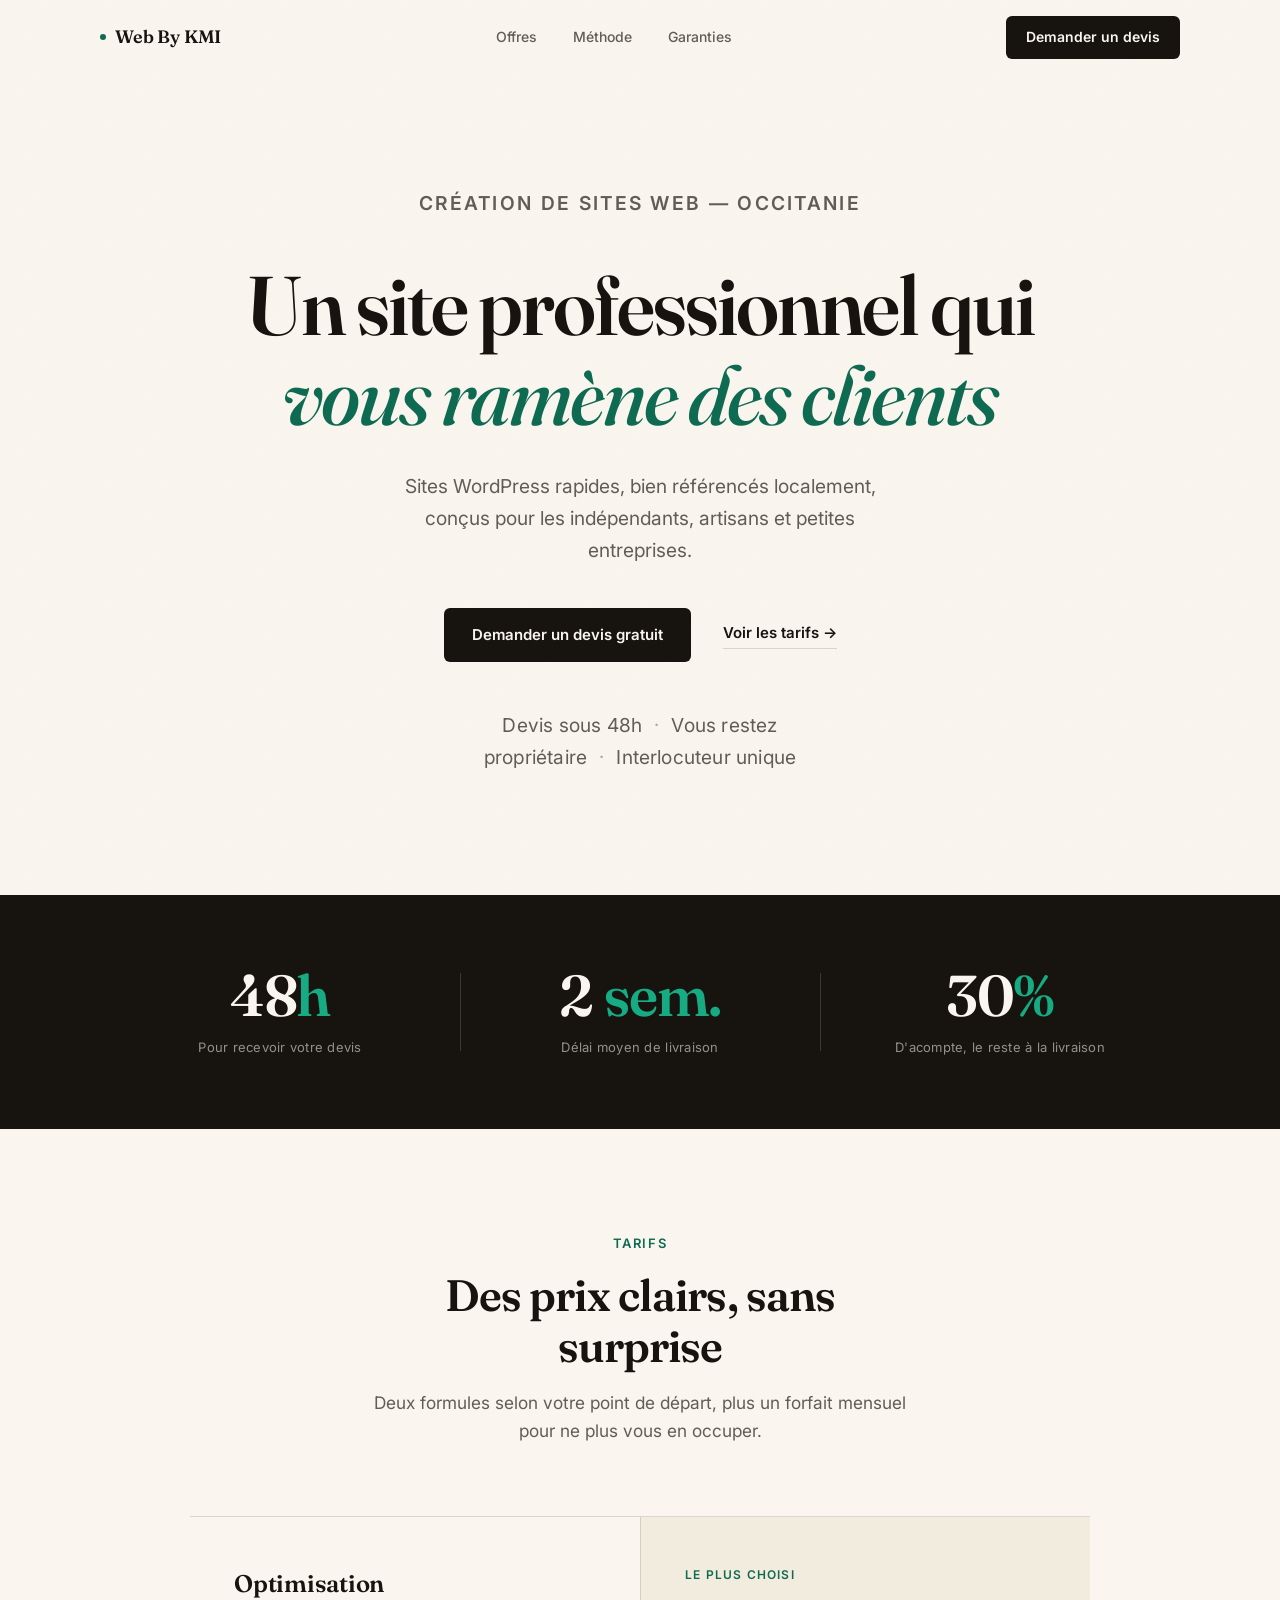
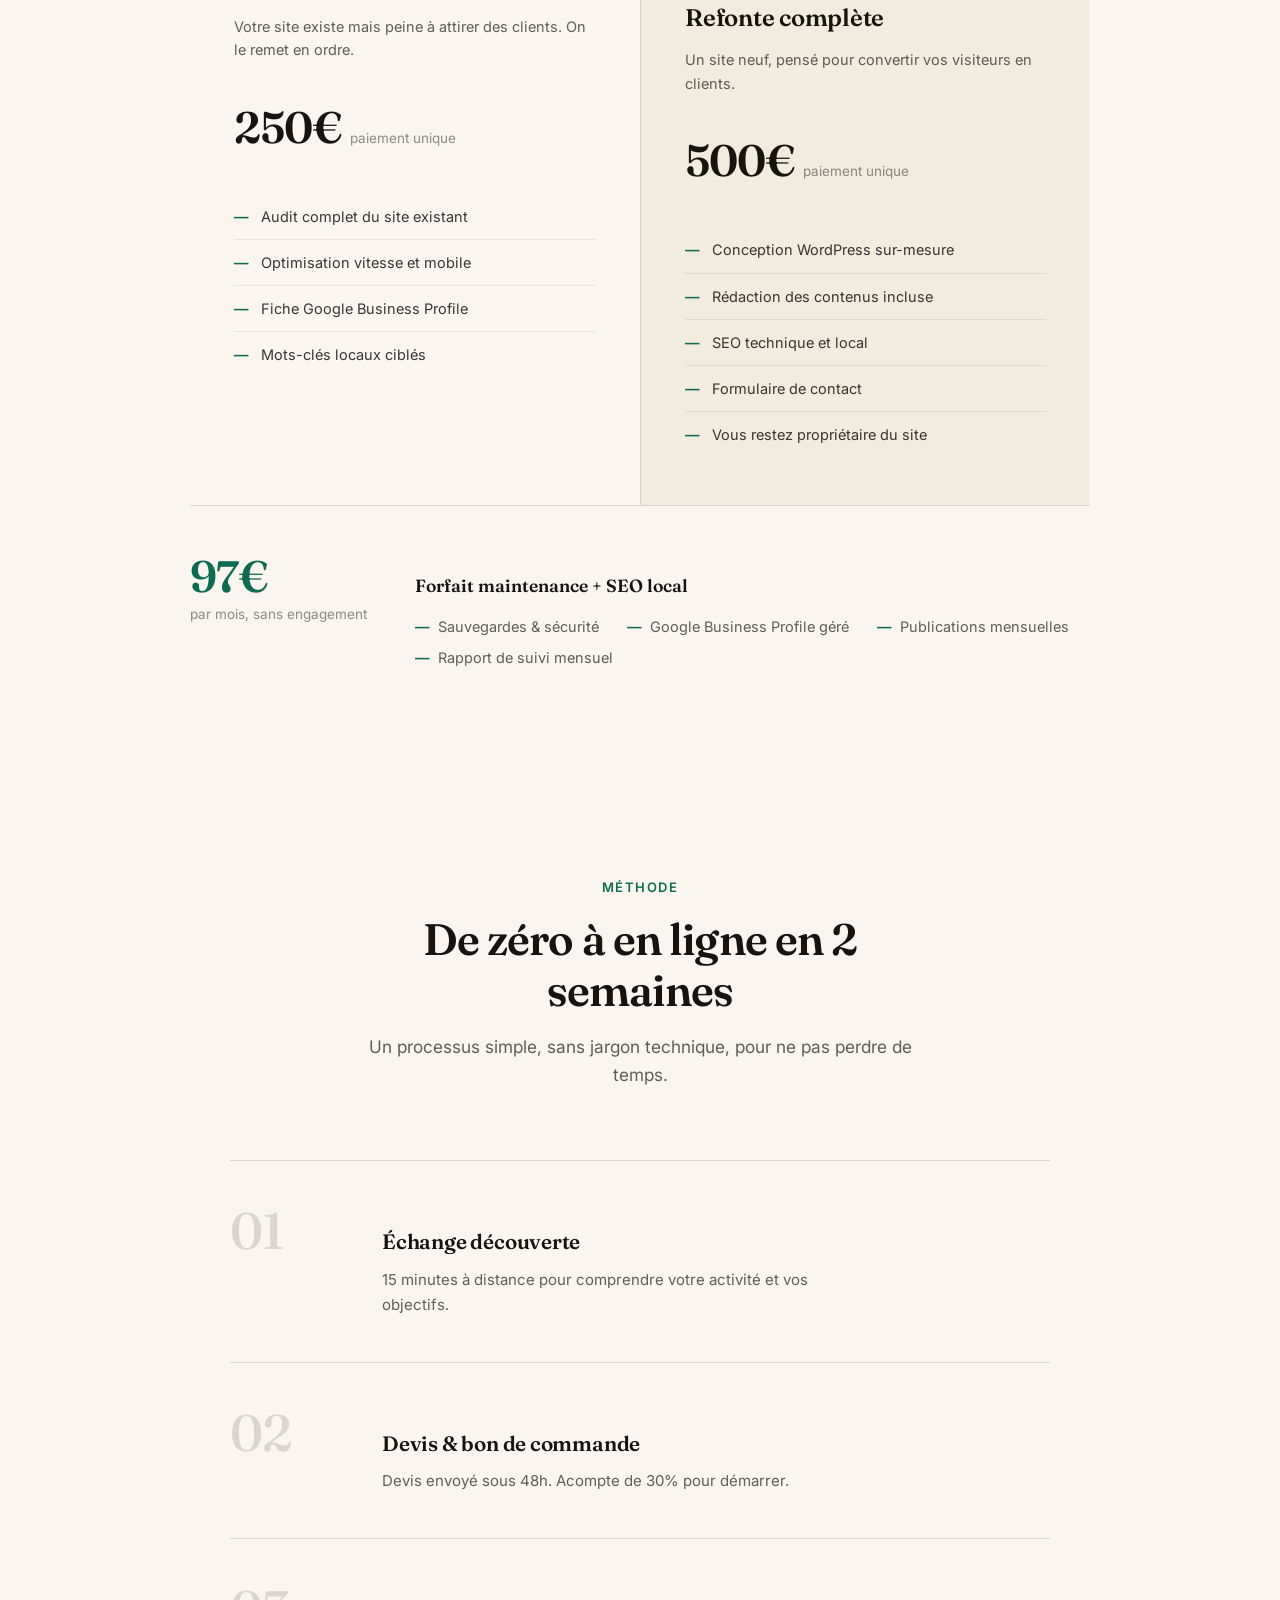
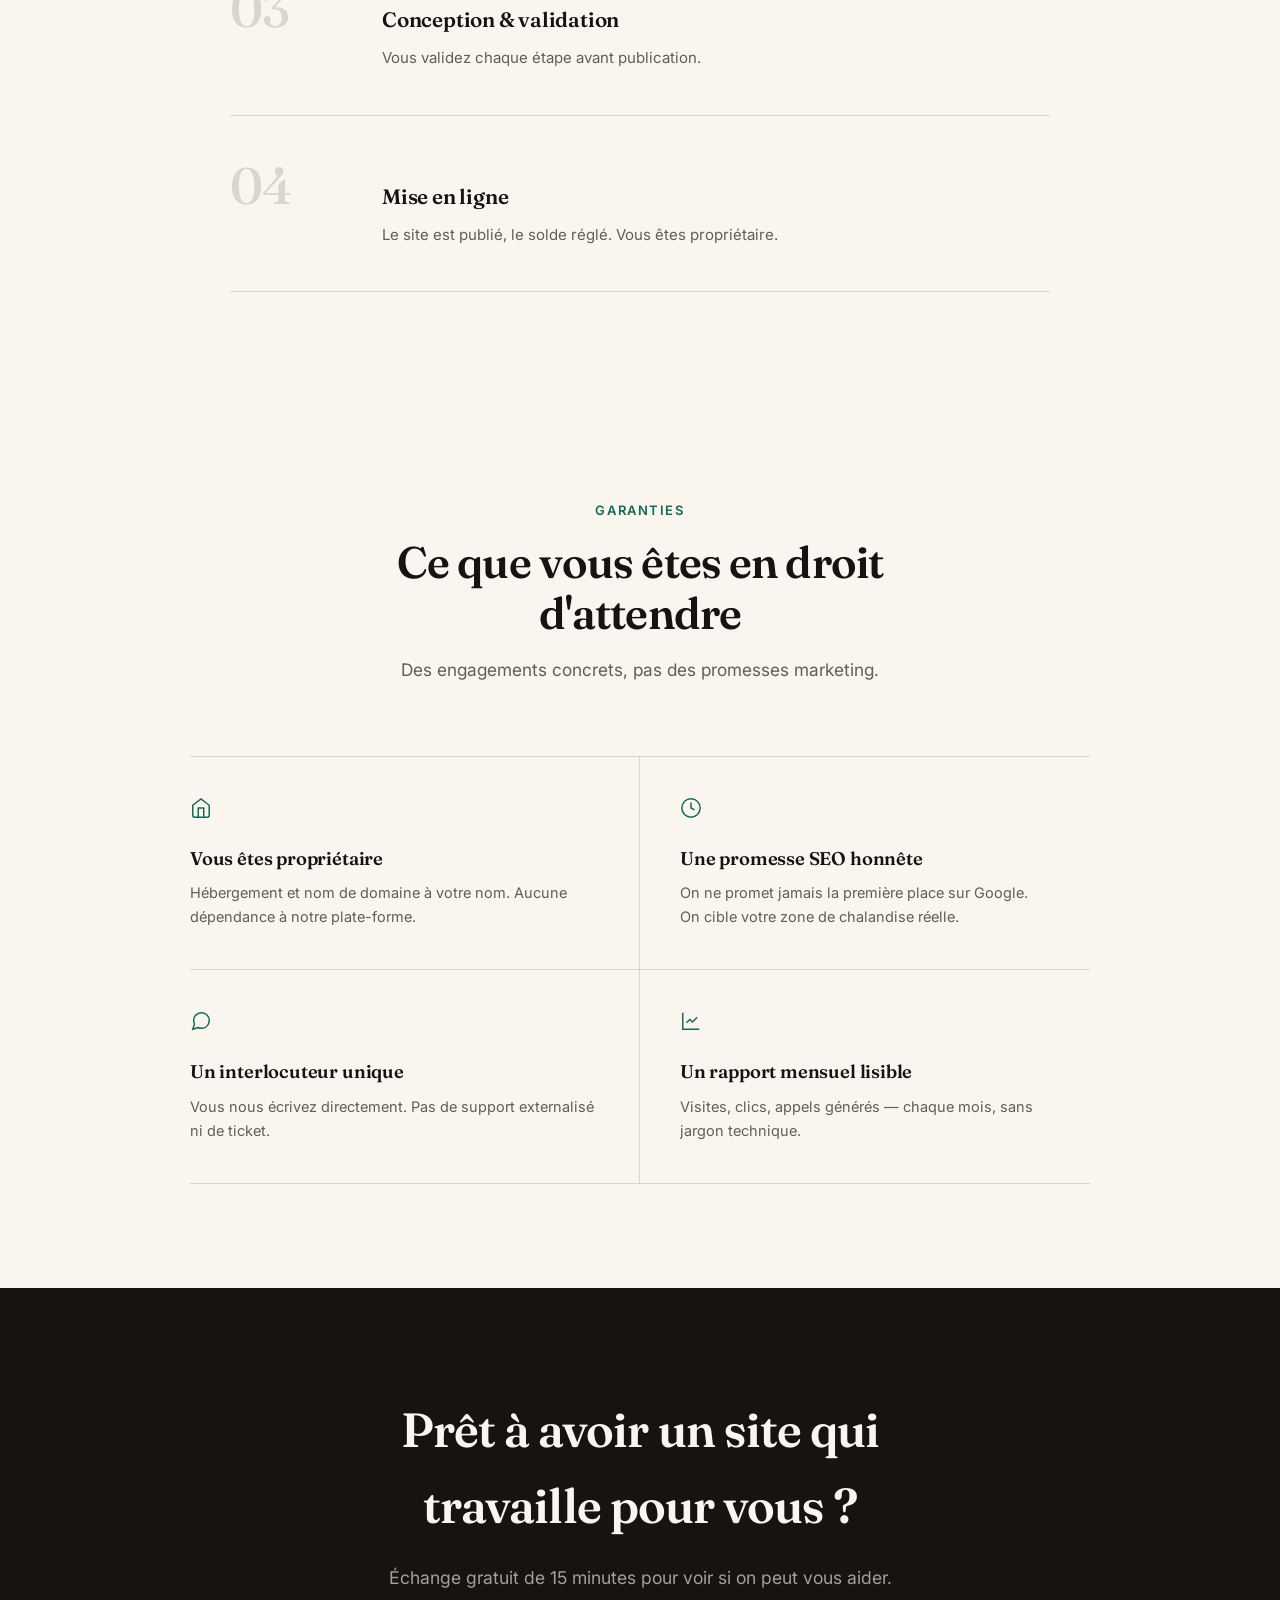
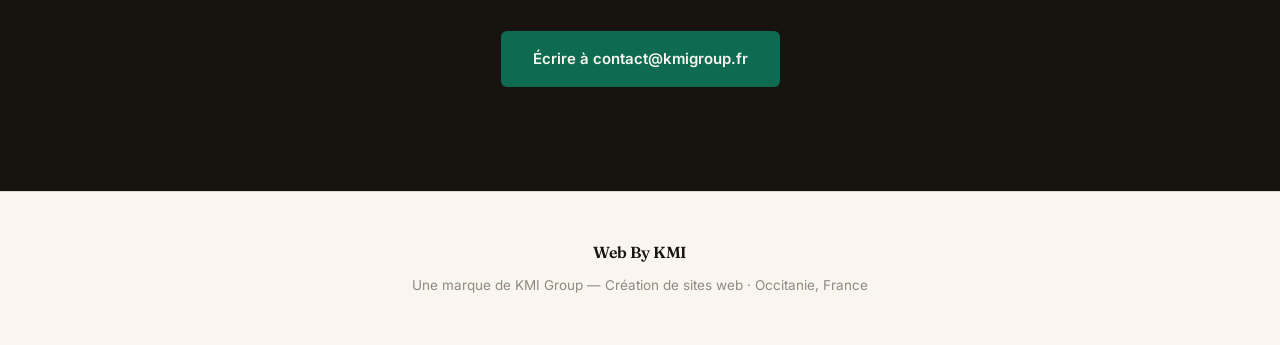
==== commit f681f211: "Refonte éditoriale radicale du site Web By KMI Remplace l'esthétique SaaS (cartes à bordures, badges" ====
--- a/index.html
+++ b/index.html
@@ -5,43 +5,37 @@
 <meta name="viewport" content="width=device-width, initial-scale=1.0">
 <title>Web By KMI — Sites web pour indépendants & PME</title>
 <meta name="description" content="Sites WordPress rapides, bien référencés localement, conçus pour les indépendants, artisans et petites entreprises. Devis sous 48h.">
-<meta name="theme-color" content="#0F2544">
+<meta name="theme-color" content="#FAF6EF">
 <link rel="preconnect" href="https://fonts.googleapis.com">
 <link rel="preconnect" href="https://fonts.gstatic.com" crossorigin>
-<link href="https://fonts.googleapis.com/css2?family=Fraunces:ital,opsz,wght@0,9..144,500;0,9..144,600;0,9..144,700;1,9..144,500;1,9..144,600&family=Inter:wght@400;500;600;700&display=swap" rel="stylesheet">
+<link href="https://fonts.googleapis.com/css2?family=Fraunces:ital,opsz,wght@0,9..144,500;0,9..144,600;0,9..144,700;1,9..144,500;1,9..144,600&family=Inter:wght@400;500;600&display=swap" rel="stylesheet">
 <style>
   *,*::before,*::after{box-sizing:border-box;margin:0;padding:0;}
 
   :root{
-    --navy:#0F2544;
-    --navy-light:#1C3D6B;
-    --teal:#0E9C77;
-    --teal-dark:#0B7259;
-    --teal-light:#5AD1A8;
-    --ink:#151822;
-    --gray-700:#4B5163;
-    --gray-500:#767D90;
-    --gray-300:#D8DCE3;
-    --gray-200:#E7EAEF;
-    --gray-100:#F1F3F6;
-    --gray-50:#F8F9FB;
-    --white:#fff;
-    --radius:14px;
-    --radius-lg:20px;
-    --shadow-sm: 0 1px 2px rgba(15,37,68,0.05), 0 1px 3px rgba(15,37,68,0.06);
-    --shadow-md: 0 10px 26px -8px rgba(15,37,68,0.16), 0 2px 6px rgba(15,37,68,0.06);
-    --shadow-lg: 0 28px 56px -16px rgba(15,37,68,0.26);
-    --ease: cubic-bezier(0.16, 1, 0.3, 1);
-  }
-
-  html{ scroll-behavior:smooth; }
+    --ink:#17140F;
+    --ink-85:rgba(23,20,15,0.85);
+    --ink-70:rgba(23,20,15,0.68);
+    --ink-50:rgba(23,20,15,0.48);
+    --ink-15:rgba(23,20,15,0.14);
+    --ink-08:rgba(23,20,15,0.08);
+    --paper:#FAF6EF;
+    --paper-soft:#F2ECDF;
+    --accent:#0E6B52;
+    --accent-soft:rgba(14,107,82,0.1);
+    --font-serif:'Fraunces',serif;
+    --font-sans:'Inter',sans-serif;
+    --ease:cubic-bezier(0.16,1,0.3,1);
+  }
+
+  html{ scroll-behavior:smooth; background:var(--paper); }
 
   body{
-    font-family:'Inter',sans-serif;
-    background:var(--white);
+    font-family:var(--font-sans);
+    background:var(--paper);
     color:var(--ink);
     font-size:16px;
-    line-height:1.65;
+    line-height:1.6;
     -webkit-font-smoothing:antialiased;
     overflow-x:hidden;
   }
@@ -50,7 +44,7 @@
 
   .grain{
     position:fixed; inset:0; z-index:200; pointer-events:none;
-    opacity:0.02; mix-blend-mode:multiply;
+    opacity:0.035; mix-blend-mode:multiply;
     background-image:url("data:image/svg+xml,%3Csvg xmlns='http://www.w3.org/2000/svg' width='120' height='120'%3E%3Cfilter id='n'%3E%3CfeTurbulence type='fractalNoise' baseFrequency='0.9' numOctaves='2' stitchTiles='stitch'/%3E%3C/filter%3E%3Crect width='100%25' height='100%25' filter='url(%23n)'/%3E%3C/svg%3E");
   }
 
@@ -60,386 +54,312 @@
   }
 
   [data-reveal]{
-    opacity:0; transform:translateY(20px);
-    transition:opacity 0.8s var(--ease), transform 0.8s var(--ease);
+    opacity:0; transform:translateY(18px);
+    transition:opacity 0.9s var(--ease), transform 0.9s var(--ease);
     transition-delay:var(--reveal-delay, 0s);
   }
   [data-reveal].is-visible{ opacity:1; transform:translateY(0); }
+
+  .wrap{ max-width:1080px; margin:0 auto; padding-left:1.5rem; padding-right:1.5rem; }
+  .wrap-narrow{ max-width:720px; margin:0 auto; padding-left:1.5rem; padding-right:1.5rem; }
 
   /* NAV */
   nav{
     position:sticky; top:0; z-index:100;
-    background:rgba(255,255,255,0.88);
+    background:transparent;
+    border-bottom:1px solid transparent;
+    padding:0 1.5rem;
+    height:76px;
+    display:flex; align-items:center; justify-content:space-between;
+    transition:background 0.4s var(--ease), border-color 0.4s var(--ease), backdrop-filter 0.4s var(--ease);
+  }
+  nav.is-scrolled{
+    background:rgba(250,246,239,0.86);
     backdrop-filter:blur(10px);
     -webkit-backdrop-filter:blur(10px);
-    border-bottom:1px solid var(--gray-200);
-    padding:0 1.5rem;
-    height:68px;
-    display:flex; align-items:center; justify-content:space-between;
-    transition:box-shadow 0.3s var(--ease);
-  }
-  nav.is-scrolled{ box-shadow:var(--shadow-sm); }
+    border-bottom-color:var(--ink-15);
+  }
   .nav-inner{ max-width:1080px; margin:0 auto; width:100%; display:flex; align-items:center; justify-content:space-between; }
   .nav-logo{
-    font-weight:700; font-size:17px;
+    font-family:var(--font-serif);
+    font-weight:600; font-size:18px;
     text-decoration:none; color:var(--ink);
-    display:flex; align-items:center; gap:10px;
-    font-family:'Fraunces',serif;
+    display:flex; align-items:center; gap:9px;
     letter-spacing:-0.01em;
   }
-  .nav-logo .mark{
-    width:32px; height:32px; border-radius:9px;
-    background:linear-gradient(135deg, var(--navy), var(--navy-light));
-    color:#fff; font-size:14px; font-weight:600;
-    display:flex; align-items:center; justify-content:center;
-    box-shadow:var(--shadow-sm);
-  }
-  .nav-links{ display:flex; align-items:center; gap:2rem; }
-  .nav-link{ position:relative; font-size:14.5px; font-weight:500; color:var(--gray-700); text-decoration:none; padding:4px 0; }
+  .nav-logo .dot{ width:6px; height:6px; border-radius:50%; background:var(--accent); flex-shrink:0; }
+  .nav-links{ display:flex; align-items:center; gap:2.25rem; }
+  .nav-link{ position:relative; font-size:14px; font-weight:500; color:var(--ink-70); text-decoration:none; padding:4px 0; }
   .nav-link::after{
-    content:''; position:absolute; left:0; right:0; bottom:-2px; height:1.5px;
-    background:var(--teal); transform:scaleX(0); transform-origin:left;
+    content:''; position:absolute; left:0; right:0; bottom:0; height:1px;
+    background:var(--ink); transform:scaleX(0); transform-origin:left;
     transition:transform 0.3s var(--ease);
   }
-  .nav-link:hover{ color:var(--navy); }
+  .nav-link:hover{ color:var(--ink); }
   .nav-link:hover::after{ transform:scaleX(1); }
   .nav-cta{
-    background:linear-gradient(135deg, var(--navy), var(--navy-light));
-    color:#fff;
+    background:var(--ink);
+    color:var(--paper);
     padding:10px 20px;
-    border-radius:9px;
-    font-size:14.5px; font-weight:600;
+    border-radius:6px;
+    font-size:14px; font-weight:600;
     text-decoration:none;
-    box-shadow:var(--shadow-sm);
-    transition:transform 0.3s var(--ease), box-shadow 0.3s var(--ease);
+    transition:transform 0.3s var(--ease), opacity 0.3s var(--ease);
     display:inline-block;
   }
-  .nav-cta:hover{ transform:translateY(-2px); box-shadow:var(--shadow-md); }
-  @media (max-width:720px){ .nav-links{ display:none; } }
+  .nav-cta:hover{ transform:translateY(-2px); opacity:0.88; }
+  @media (max-width:760px){ .nav-links{ display:none; } }
 
   /* HERO */
-  .hero{
-    position:relative;
-    background:
-      radial-gradient(ellipse 900px 480px at 50% -12%, rgba(14,156,119,0.09), transparent 62%),
-      radial-gradient(ellipse 700px 420px at 100% -5%, rgba(15,37,68,0.06), transparent 60%),
-      var(--white);
-    padding:6rem 1.5rem 4.5rem;
-    border-bottom:1px solid var(--gray-200);
-    overflow:hidden;
-  }
-  .hero-inner{ position:relative; z-index:2; max-width:760px; margin:0 auto; text-align:center; }
-
-  .hero-badge{
-    display:inline-flex; align-items:center; gap:7px;
-    background:var(--white);
-    border:1px solid var(--gray-200);
-    border-radius:100px;
-    padding:7px 15px;
-    font-size:13.5px; font-weight:500;
-    color:var(--gray-700);
-    margin-bottom:2rem;
-    box-shadow:var(--shadow-sm);
-  }
-  .hero-badge .dot{ width:7px; height:7px; border-radius:50%; background:var(--teal); display:inline-block; box-shadow:0 0 0 3px rgba(14,156,119,0.15); }
+  .hero{ padding:7rem 1.5rem 5rem; }
+  .hero-inner{ max-width:820px; margin:0 auto; text-align:center; }
+
+  .kicker{
+    font-size:13px; font-weight:600;
+    letter-spacing:0.12em; text-transform:uppercase;
+    color:var(--ink-50);
+    margin-bottom:1.75rem;
+  }
 
   .hero h1{
-    font-family:'Fraunces',serif;
-    font-size:clamp(2.3rem,5.4vw,3.6rem);
+    font-family:var(--font-serif);
+    font-size:clamp(2.6rem,7vw,5.2rem);
     font-weight:600;
-    line-height:1.14;
-    letter-spacing:-0.02em;
-    color:var(--navy);
-    margin-bottom:1.4rem;
-  }
-  .hero h1 .accent{
+    line-height:1.08;
+    letter-spacing:-0.025em;
+    color:var(--ink);
+    margin-bottom:1.9rem;
+  }
+  .hero h1 em{
     font-style:italic;
-    background:linear-gradient(100deg, var(--teal-dark), var(--teal) 60%, var(--navy-light));
-    -webkit-background-clip:text; background-clip:text; color:transparent;
+    font-weight:500;
+    color:var(--accent);
   }
 
   .hero p{
-    font-size:1.15rem;
-    color:var(--gray-700);
-    max-width:540px;
-    margin:0 auto 2.4rem;
-  }
-
-  .hero-actions{ display:flex; gap:12px; justify-content:center; flex-wrap:wrap; margin-bottom:2.75rem; }
+    font-size:1.2rem;
+    color:var(--ink-70);
+    max-width:520px;
+    margin:0 auto 2.6rem;
+    line-height:1.65;
+  }
+
+  .hero-actions{ display:flex; gap:2rem; justify-content:center; align-items:center; flex-wrap:wrap; margin-bottom:3rem; }
 
   .btn-primary{
-    background:linear-gradient(135deg, var(--navy), var(--navy-light));
-    color:#fff;
-    padding:14px 27px;
-    border-radius:9px;
+    background:var(--ink);
+    color:var(--paper);
+    padding:15px 28px;
+    border-radius:6px;
     font-weight:600; font-size:15px;
     text-decoration:none;
-    box-shadow:var(--shadow-md);
-    transition:transform 0.3s var(--ease), box-shadow 0.3s var(--ease);
+    transition:transform 0.3s var(--ease), opacity 0.3s var(--ease);
     display:inline-block;
   }
-  .btn-primary:hover{ transform:translateY(-2px); box-shadow:var(--shadow-lg); }
-
-  .btn-secondary{
-    background:var(--white);
-    color:var(--ink);
-    padding:14px 27px;
-    border-radius:9px;
+  .btn-primary:hover{ transform:translateY(-2px); opacity:0.88; }
+
+  .link-arrow{
     font-weight:600; font-size:15px;
     text-decoration:none;
-    border:1px solid var(--gray-300);
-    transition:border-color 0.3s var(--ease), background 0.3s var(--ease), transform 0.3s var(--ease);
-    display:inline-block;
-  }
-  .btn-secondary:hover{ background:var(--gray-50); border-color:var(--gray-500); transform:translateY(-2px); }
+    color:var(--ink);
+    border-bottom:1px solid var(--ink-15);
+    padding-bottom:3px;
+    transition:border-color 0.3s var(--ease), gap 0.3s var(--ease);
+    display:inline-flex; align-items:center; gap:6px;
+  }
+  .link-arrow:hover{ border-color:var(--ink); gap:10px; }
 
   .hero-trust{
-    display:flex; align-items:center; justify-content:center; gap:2rem;
-    flex-wrap:wrap;
-    font-size:13.5px; color:var(--gray-500);
-  }
-  .hero-trust span{ display:flex; align-items:center; gap:7px; }
-  .hero-trust svg{ width:16px; height:16px; color:var(--teal); flex-shrink:0; }
-
-  /* STATS STRIP */
-  .stats-strip{
-    background:linear-gradient(135deg, var(--navy), var(--navy-light));
-    padding:3rem 1.5rem;
-    position:relative;
-    overflow:hidden;
-  }
-  .stats-strip::before{
-    content:'';
-    position:absolute; inset:0;
-    background:radial-gradient(600px 300px at 15% 0%, rgba(90,209,168,0.16), transparent 60%);
-    pointer-events:none;
+    font-size:13.5px; color:var(--ink-50);
+    letter-spacing:0.01em;
+  }
+  .hero-trust .sep{ margin:0 12px; opacity:0.5; }
+
+  /* STATS BAND */
+  .stats-band{
+    background:var(--ink);
+    padding:4.5rem 1.5rem;
   }
   .stats-inner{
-    position:relative; z-index:1;
     max-width:1080px; margin:0 auto;
     display:grid; grid-template-columns:repeat(3,1fr);
     text-align:center;
   }
-  .stats-inner > div{ position:relative; }
+  .stats-inner > div{ position:relative; padding:0 1rem; }
   .stats-inner > div + div::before{
-    content:''; position:absolute; left:0; top:8px; bottom:8px; width:1px;
-    background:rgba(255,255,255,0.14);
-  }
-  .stat-num{ font-family:'Fraunces',serif; font-size:2.3rem; font-weight:600; color:#fff; line-height:1; margin-bottom:8px; }
-  .stat-num .unit{ color:var(--teal-light); }
-  .stat-label{ font-size:13.5px; color:rgba(255,255,255,0.62); }
+    content:''; position:absolute; left:0; top:6px; bottom:6px; width:1px;
+    background:rgba(250,246,239,0.16);
+  }
+  .stat-num{ font-family:var(--font-serif); font-size:clamp(2.6rem,5vw,3.6rem); font-weight:600; color:var(--paper); line-height:1; margin-bottom:12px; letter-spacing:-0.02em; }
+  .stat-num .unit{ color:var(--accent); -webkit-text-fill-color:initial; filter:brightness(1.6); }
+  .stat-label{ font-size:13px; color:rgba(250,246,239,0.55); letter-spacing:0.02em; }
   @media (max-width:640px){
-    .stats-inner{ grid-template-columns:1fr; gap:1.75rem; }
+    .stats-inner{ grid-template-columns:1fr; gap:2.5rem; }
     .stats-inner > div + div::before{ display:none; }
   }
 
   /* SECTION */
-  section{ padding:5.5rem 1.5rem; }
-  .section-inner{ max-width:1080px; margin:0 auto; }
-  .section-narrow{ max-width:760px; margin:0 auto; }
-
+  section{ padding:6.5rem 1.5rem; }
+  .section-head{ text-align:center; max-width:560px; margin:0 auto 4.5rem; }
   .eyebrow{
     font-size:13px; font-weight:600;
-    color:var(--teal-dark);
+    color:var(--accent);
     text-transform:uppercase;
-    letter-spacing:0.08em;
-    margin-bottom:0.85rem;
+    letter-spacing:0.12em;
+    margin-bottom:1rem;
     display:block;
-    text-align:center;
   }
   .section-h2{
-    font-family:'Fraunces',serif;
-    font-size:clamp(1.8rem,3.2vw,2.4rem);
+    font-family:var(--font-serif);
+    font-size:clamp(2rem,4vw,2.75rem);
     font-weight:600;
-    color:var(--navy);
-    letter-spacing:-0.015em;
-    text-align:center;
-    margin-bottom:0.9rem;
-  }
-  .section-sub{
-    text-align:center;
-    color:var(--gray-700);
-    max-width:520px;
-    margin:0 auto 3.75rem;
-    font-size:1.05rem;
-  }
-
-  /* OFFER CARDS */
-  .offers-grid{
-    display:grid;
-    grid-template-columns:repeat(auto-fit, minmax(260px,1fr));
-    gap:26px;
-    max-width:780px;
-    margin:0 auto 1.75rem;
-  }
-
-  .offer-card{
-    background:var(--white);
-    border:1px solid var(--gray-200);
-    border-radius:var(--radius-lg);
-    padding:2.1rem;
-    box-shadow:var(--shadow-sm);
+    color:var(--ink);
+    letter-spacing:-0.02em;
+    margin-bottom:1.1rem;
+    line-height:1.15;
+  }
+  .section-sub{ color:var(--ink-70); font-size:1.08rem; line-height:1.6; }
+
+  /* OFFERS — editorial two-column */
+  .offers-table{
+    max-width:900px; margin:0 auto;
+    display:grid; grid-template-columns:1fr 1fr;
+    border-top:1px solid var(--ink-15);
+  }
+  .offer-col{
+    padding:3rem 2.75rem;
     position:relative;
-    transition:transform 0.4s var(--ease), box-shadow 0.4s var(--ease), border-color 0.4s var(--ease);
-  }
-  .offer-card:hover{ transform:translateY(-6px); box-shadow:var(--shadow-lg); border-color:var(--gray-300); }
-
-  .offer-card.featured{
-    border:2px solid var(--navy);
-    box-shadow:var(--shadow-md);
-  }
-  .offer-card.featured:hover{ box-shadow:var(--shadow-lg); }
-
-  .offer-badge{
-    position:absolute; top:-13px; left:24px;
-    background:linear-gradient(135deg, var(--teal), var(--teal-dark));
-    color:#fff;
-    font-size:12px; font-weight:600;
-    padding:5px 13px;
-    border-radius:100px;
-    box-shadow:var(--shadow-sm);
-  }
-
-  .offer-name{ font-family:'Fraunces',serif; font-size:1.15rem; font-weight:600; color:var(--ink); margin-bottom:0.55rem; letter-spacing:-0.01em; }
-  .offer-desc{ font-size:14.5px; color:var(--gray-700); margin-bottom:1.6rem; min-height:44px; }
-
-  .offer-price-row{ display:flex; align-items:baseline; gap:7px; margin-bottom:1.6rem; }
-  .offer-price{ font-family:'Fraunces',serif; font-size:2.5rem; font-weight:600; color:var(--navy); }
-  .offer-unit{ font-size:14px; color:var(--gray-500); }
+  }
+  .offer-col + .offer-col{ border-left:1px solid var(--ink-15); }
+  .offer-col.featured{ background:var(--paper-soft); }
+
+  .offer-label{
+    font-size:12px; font-weight:600; letter-spacing:0.1em; text-transform:uppercase;
+    color:var(--accent); margin-bottom:0.9rem;
+  }
+  .offer-name{ font-family:var(--font-serif); font-size:1.5rem; font-weight:600; color:var(--ink); margin-bottom:0.7rem; letter-spacing:-0.01em; }
+  .offer-desc{ font-size:14.5px; color:var(--ink-70); margin-bottom:1.9rem; line-height:1.6; min-height:44px; }
+
+  .offer-price-row{ display:flex; align-items:baseline; gap:8px; margin-bottom:2rem; }
+  .offer-price{ font-family:var(--font-serif); font-size:2.75rem; font-weight:600; color:var(--ink); letter-spacing:-0.02em; }
+  .offer-unit{ font-size:13.5px; color:var(--ink-50); }
 
   .offer-features{ list-style:none; font-size:14.5px; }
   .offer-features li{
-    padding:9px 0;
-    display:flex; align-items:flex-start; gap:11px;
-    color:var(--gray-700);
-    border-top:1px solid var(--gray-200);
+    padding:11px 0;
+    display:flex; align-items:baseline; gap:12px;
+    color:var(--ink-85);
+    border-top:1px solid var(--ink-08);
   }
   .offer-features li:first-child{ border-top:none; }
-  .check-dot{
-    width:18px; height:18px; border-radius:50%;
-    background:rgba(14,156,119,0.12);
-    display:flex; align-items:center; justify-content:center;
-    flex-shrink:0; margin-top:1px;
-  }
-  .check-dot svg{ width:11px; height:11px; color:var(--teal-dark); }
-
-  /* MONTHLY */
-  .monthly-card{
-    max-width:780px; margin:0 auto;
-    background:var(--gray-50);
-    border:1px solid var(--gray-200);
-    border-radius:var(--radius-lg);
-    padding:2.1rem 2.4rem;
-    display:flex; align-items:center; gap:2rem; flex-wrap:wrap;
-    transition:box-shadow 0.4s var(--ease);
-  }
-  .monthly-card:hover{ box-shadow:var(--shadow-md); }
-  .monthly-price-block{ flex-shrink:0; text-align:left; }
-  .monthly-price{ font-family:'Fraunces',serif; font-size:2.5rem; font-weight:600; color:var(--teal-dark); line-height:1; }
-  .monthly-unit{ font-size:13.5px; color:var(--gray-500); margin-top:5px; }
-  .monthly-body{ flex:1; min-width:240px; }
-  .monthly-title{ font-weight:600; font-size:1.05rem; margin-bottom:0.7rem; color:var(--ink); }
-  .monthly-list{ list-style:none; font-size:14px; color:var(--gray-700); display:flex; flex-wrap:wrap; gap:10px 22px; }
-  .monthly-list li{ display:flex; align-items:center; gap:8px; }
-  .monthly-list .check-dot{ width:16px; height:16px; }
-  .monthly-list .check-dot svg{ width:9.5px; height:9.5px; }
-  @media (max-width:600px){ .monthly-card{ flex-direction:column; align-items:flex-start; } }
-
-  /* PROCESS */
-  .process-grid{
-    display:grid;
-    grid-template-columns:repeat(auto-fit, minmax(200px,1fr));
-    gap:2.25rem;
-    max-width:1080px; margin:0 auto;
-    position:relative;
-  }
-  .process-step{ text-align:left; position:relative; }
-  .process-num-badge{
-    width:38px; height:38px; border-radius:50%;
-    display:flex; align-items:center; justify-content:center;
-    font-family:'Fraunces',serif; font-weight:600; font-size:15px; color:#fff;
-    background:linear-gradient(135deg, var(--navy), var(--navy-light));
-    margin-bottom:1.1rem;
-    box-shadow:var(--shadow-sm);
-  }
-  .process-step:nth-child(2) .process-num-badge{ background:linear-gradient(135deg, var(--teal), var(--teal-dark)); }
-  .process-step:nth-child(3) .process-num-badge{ background:linear-gradient(135deg, var(--navy-light), var(--navy)); }
-  .process-step:nth-child(4) .process-num-badge{ background:linear-gradient(135deg, var(--gray-500), var(--gray-700)); }
-  .process-title{ font-weight:600; font-size:1.08rem; margin-bottom:0.55rem; color:var(--ink); }
-  .process-desc{ font-size:14.5px; color:var(--gray-700); line-height:1.6; }
-
-  /* TRUST GRID */
-  .trust-grid{
-    display:grid;
-    grid-template-columns:repeat(auto-fit, minmax(240px,1fr));
-    gap:22px;
-    max-width:1080px; margin:0 auto;
-  }
-  .trust-card{
-    background:var(--white);
-    border:1px solid var(--gray-200);
-    border-radius:var(--radius);
-    padding:1.85rem;
-    transition:transform 0.4s var(--ease), box-shadow 0.4s var(--ease);
-  }
-  .trust-card:hover{ transform:translateY(-4px); box-shadow:var(--shadow-md); }
-  .trust-icon{
-    width:42px; height:42px; border-radius:11px;
-    background:linear-gradient(135deg, rgba(15,37,68,0.07), rgba(14,156,119,0.09));
-    display:flex; align-items:center; justify-content:center;
-    margin-bottom:1.1rem;
-  }
-  .trust-icon svg{ width:20px; height:20px; color:var(--navy); }
-  .trust-title{ font-weight:600; font-size:1.02rem; margin-bottom:0.45rem; color:var(--ink); }
-  .trust-desc{ font-size:14px; color:var(--gray-700); line-height:1.6; }
+  .offer-features li::before{
+    content:'—'; color:var(--accent); flex-shrink:0; font-weight:600;
+  }
+
+  .monthly-row{
+    max-width:900px; margin:0 auto;
+    border-top:1px solid var(--ink-15);
+    padding:3rem 0 0;
+    display:flex; gap:3rem; flex-wrap:wrap; align-items:baseline;
+  }
+  .monthly-price-block{ flex-shrink:0; }
+  .monthly-price{ font-family:var(--font-serif); font-size:2.75rem; font-weight:600; color:var(--accent); line-height:1; letter-spacing:-0.02em; }
+  .monthly-unit{ font-size:13.5px; color:var(--ink-50); margin-top:6px; }
+  .monthly-body{ flex:1; min-width:260px; }
+  .monthly-title{ font-weight:600; font-size:1.1rem; margin-bottom:0.9rem; color:var(--ink); font-family:var(--font-serif); }
+  .monthly-list{ list-style:none; font-size:14.5px; color:var(--ink-70); display:flex; flex-wrap:wrap; gap:8px 28px; }
+  .monthly-list li::before{ content:'—'; color:var(--accent); margin-right:8px; font-weight:600; }
+  @media (max-width:700px){
+    .offers-table{ grid-template-columns:1fr; }
+    .offer-col + .offer-col{ border-left:none; border-top:1px solid var(--ink-15); }
+  }
+
+  /* PROCESS — numbered editorial list */
+  .process-list{ max-width:820px; margin:0 auto; border-top:1px solid var(--ink-15); }
+  .process-row{
+    display:grid; grid-template-columns:120px 1fr;
+    gap:2rem;
+    padding:2.75rem 0;
+    border-bottom:1px solid var(--ink-15);
+    align-items:baseline;
+  }
+  .process-num{
+    font-family:var(--font-serif);
+    font-size:3.2rem;
+    font-weight:500;
+    color:var(--ink-15);
+    line-height:1;
+    letter-spacing:-0.02em;
+  }
+  .process-title{ font-family:var(--font-serif); font-weight:600; font-size:1.3rem; margin-bottom:0.6rem; color:var(--ink); letter-spacing:-0.01em; }
+  .process-desc{ font-size:15px; color:var(--ink-70); line-height:1.65; max-width:480px; }
+  @media (max-width:560px){
+    .process-row{ grid-template-columns:1fr; gap:0.5rem; }
+    .process-num{ font-size:2.2rem; }
+  }
+
+  /* GARANTIES — editorial rows */
+  .trust-list{
+    max-width:900px; margin:0 auto;
+    display:grid; grid-template-columns:1fr 1fr;
+    border-top:1px solid var(--ink-15);
+  }
+  .trust-item{
+    padding:2.5rem 2.5rem 2.5rem 0;
+    border-bottom:1px solid var(--ink-15);
+  }
+  .trust-item:nth-child(odd){ border-right:1px solid var(--ink-15); padding-right:2.5rem; }
+  .trust-item:nth-child(even){ padding-left:2.5rem; }
+  .trust-icon{ margin-bottom:1.1rem; }
+  .trust-icon svg{ width:22px; height:22px; color:var(--accent); }
+  .trust-title{ font-family:var(--font-serif); font-weight:600; font-size:1.15rem; margin-bottom:0.5rem; color:var(--ink); letter-spacing:-0.01em; }
+  .trust-desc{ font-size:14.5px; color:var(--ink-70); line-height:1.65; }
+  @media (max-width:640px){
+    .trust-list{ grid-template-columns:1fr; }
+    .trust-item:nth-child(odd){ border-right:none; padding-right:0; }
+    .trust-item:nth-child(even){ padding-left:0; }
+  }
 
   /* CTA FINAL */
-  .cta-section{ background:var(--gray-50); border-top:1px solid var(--gray-200); }
-  .cta-box{
-    position:relative;
-    background:linear-gradient(135deg, var(--navy), var(--navy-light));
-    border-radius:22px;
-    padding:3.75rem 2.5rem;
+  .cta-band{
+    background:var(--ink);
+    padding:6.5rem 1.5rem;
     text-align:center;
-    max-width:760px;
-    margin:0 auto;
-    overflow:hidden;
-  }
-  .cta-box::before{
-    content:'';
-    position:absolute; inset:0;
-    background:radial-gradient(500px 260px at 80% 0%, rgba(90,209,168,0.18), transparent 60%);
-    pointer-events:none;
-  }
-  .cta-box > *{ position:relative; z-index:1; }
-  .cta-box h2{ font-family:'Fraunces',serif; font-size:clamp(1.8rem,3.6vw,2.4rem); font-weight:600; color:#fff; margin-bottom:0.9rem; letter-spacing:-0.015em; }
-  .cta-box p{ color:rgba(255,255,255,0.68); margin-bottom:2.1rem; font-size:1.05rem; }
-  .btn-white{
-    background:linear-gradient(135deg, var(--teal), var(--teal-dark));
-    color:#fff;
-    padding:15px 31px;
-    border-radius:9px;
+  }
+  .cta-band h2{
+    font-family:var(--font-serif);
+    font-size:clamp(2rem,4.5vw,3rem);
+    font-weight:600; color:var(--paper);
+    margin-bottom:1.2rem; letter-spacing:-0.02em;
+    max-width:640px; margin-left:auto; margin-right:auto;
+  }
+  .cta-band p{ color:rgba(250,246,239,0.62); margin-bottom:2.4rem; font-size:1.1rem; }
+  .btn-accent{
+    background:var(--accent);
+    color:var(--paper);
+    padding:16px 32px;
+    border-radius:6px;
     font-weight:600; font-size:15px;
     text-decoration:none;
     display:inline-block;
-    box-shadow:0 12px 28px -8px rgba(11,114,89,0.5);
-    transition:transform 0.3s var(--ease), box-shadow 0.3s var(--ease);
-  }
-  .btn-white:hover{ transform:translateY(-2px); box-shadow:0 18px 36px -8px rgba(11,114,89,0.6); }
+    transition:transform 0.3s var(--ease), opacity 0.3s var(--ease);
+  }
+  .btn-accent:hover{ transform:translateY(-2px); opacity:0.9; }
 
   /* FOOTER */
   footer{
-    padding:2.75rem 1.5rem;
+    padding:3rem 1.5rem;
     text-align:center;
-    border-top:1px solid var(--gray-200);
-  }
-  .footer-inner{ max-width:1080px; margin:0 auto; }
-  .footer-logo{ font-family:'Fraunces',serif; font-weight:600; font-size:16px; color:var(--navy); margin-bottom:0.6rem; letter-spacing:-0.01em; }
-  .footer-meta{ font-size:13.5px; color:var(--gray-500); }
+    border-top:1px solid var(--ink-15);
+  }
+  .footer-logo{ font-family:var(--font-serif); font-weight:600; font-size:16px; color:var(--ink); margin-bottom:0.6rem; letter-spacing:-0.01em; }
+  .footer-meta{ font-size:13.5px; color:var(--ink-50); }
 
   @media (max-width:600px){
-    section{ padding:3.75rem 1.25rem; }
-    .cta-box{ padding:2.75rem 1.5rem; }
+    section{ padding:4.5rem 1.25rem; }
+    .hero{ padding:5.5rem 1.25rem 4rem; }
+    .offer-col{ padding:2.5rem 1.5rem; }
+    .cta-band{ padding:4.5rem 1.25rem; }
   }
 </style>
 </head>
@@ -449,7 +369,7 @@
 
 <nav id="site-nav">
   <div class="nav-inner">
-    <a href="#" class="nav-logo"><span class="mark">W</span>Web By KMI</a>
+    <a href="#" class="nav-logo"><span class="dot"></span>Web By KMI</a>
     <div class="nav-links">
       <a href="#offres" class="nav-link">Offres</a>
       <a href="#methode" class="nav-link">Méthode</a>
@@ -461,22 +381,18 @@
 
 <div class="hero">
   <div class="hero-inner" data-reveal>
-    <span class="hero-badge"><span class="dot"></span>Création de sites web en Occitanie</span>
-    <h1>Un site professionnel qui <span class="accent">vous ramène des clients</span></h1>
+    <p class="kicker">Création de sites web — Occitanie</p>
+    <h1>Un site professionnel qui <em>vous ramène des clients</em></h1>
     <p>Sites WordPress rapides, bien référencés localement, conçus pour les indépendants, artisans et petites entreprises.</p>
     <div class="hero-actions">
       <a href="mailto:contact@kmigroup.fr" class="btn-primary">Demander un devis gratuit</a>
-      <a href="#offres" class="btn-secondary">Voir les tarifs</a>
-    </div>
-    <div class="hero-trust">
-      <span><svg viewBox="0 0 24 24" fill="none" stroke="currentColor" stroke-width="2"><path d="M20 6L9 17l-5-5"/></svg>Devis sous 48h</span>
-      <span><svg viewBox="0 0 24 24" fill="none" stroke="currentColor" stroke-width="2"><path d="M20 6L9 17l-5-5"/></svg>Vous restez propriétaire</span>
-      <span><svg viewBox="0 0 24 24" fill="none" stroke="currentColor" stroke-width="2"><path d="M20 6L9 17l-5-5"/></svg>Interlocuteur unique</span>
-    </div>
+      <a href="#offres" class="link-arrow">Voir les tarifs →</a>
+    </div>
+    <p class="hero-trust">Devis sous 48h<span class="sep">·</span>Vous restez propriétaire<span class="sep">·</span>Interlocuteur unique</p>
   </div>
 </div>
 
-<div class="stats-strip" data-reveal>
+<div class="stats-band" data-reveal>
   <div class="stats-inner">
     <div>
       <div class="stat-num">48<span class="unit">h</span></div>
@@ -493,41 +409,43 @@
   </div>
 </div>
 
-<section id="offres" style="scroll-margin-top:68px;">
-  <div class="section-inner">
-    <span class="eyebrow" data-reveal>Tarifs</span>
-    <h2 class="section-h2" data-reveal>Des prix clairs, sans surprise</h2>
-    <p class="section-sub" data-reveal>Deux formules selon votre point de départ, plus un forfait mensuel pour ne plus vous en occuper.</p>
-
-    <div class="offers-grid">
-      <div class="offer-card" data-reveal style="--reveal-delay:0s">
-        <div class="offer-name">Optimisation</div>
-        <p class="offer-desc">Votre site existe mais peine à attirer des clients. On le remet en ordre.</p>
-        <div class="offer-price-row"><span class="offer-price">250€</span><span class="offer-unit">paiement unique</span></div>
-        <ul class="offer-features">
-          <li><span class="check-dot"><svg viewBox="0 0 24 24" fill="none" stroke="currentColor" stroke-width="2.6"><path d="M20 6L9 17l-5-5"/></svg></span>Audit complet du site existant</li>
-          <li><span class="check-dot"><svg viewBox="0 0 24 24" fill="none" stroke="currentColor" stroke-width="2.6"><path d="M20 6L9 17l-5-5"/></svg></span>Optimisation vitesse et mobile</li>
-          <li><span class="check-dot"><svg viewBox="0 0 24 24" fill="none" stroke="currentColor" stroke-width="2.6"><path d="M20 6L9 17l-5-5"/></svg></span>Fiche Google Business Profile</li>
-          <li><span class="check-dot"><svg viewBox="0 0 24 24" fill="none" stroke="currentColor" stroke-width="2.6"><path d="M20 6L9 17l-5-5"/></svg></span>Mots-clés locaux ciblés</li>
-        </ul>
-      </div>
-
-      <div class="offer-card featured" data-reveal style="--reveal-delay:0.1s">
-        <span class="offer-badge">Le plus choisi</span>
-        <div class="offer-name">Refonte complète</div>
-        <p class="offer-desc">Un site neuf, pensé pour convertir vos visiteurs en clients.</p>
-        <div class="offer-price-row"><span class="offer-price">500€</span><span class="offer-unit">paiement unique</span></div>
-        <ul class="offer-features">
-          <li><span class="check-dot"><svg viewBox="0 0 24 24" fill="none" stroke="currentColor" stroke-width="2.6"><path d="M20 6L9 17l-5-5"/></svg></span>Conception WordPress sur-mesure</li>
-          <li><span class="check-dot"><svg viewBox="0 0 24 24" fill="none" stroke="currentColor" stroke-width="2.6"><path d="M20 6L9 17l-5-5"/></svg></span>Rédaction des contenus incluse</li>
-          <li><span class="check-dot"><svg viewBox="0 0 24 24" fill="none" stroke="currentColor" stroke-width="2.6"><path d="M20 6L9 17l-5-5"/></svg></span>SEO technique et local</li>
-          <li><span class="check-dot"><svg viewBox="0 0 24 24" fill="none" stroke="currentColor" stroke-width="2.6"><path d="M20 6L9 17l-5-5"/></svg></span>Formulaire de contact</li>
-          <li><span class="check-dot"><svg viewBox="0 0 24 24" fill="none" stroke="currentColor" stroke-width="2.6"><path d="M20 6L9 17l-5-5"/></svg></span>Vous restez propriétaire du site</li>
-        </ul>
-      </div>
-    </div>
-
-    <div class="monthly-card" data-reveal>
+<section id="offres" style="scroll-margin-top:76px;">
+  <div class="section-head" data-reveal>
+    <span class="eyebrow">Tarifs</span>
+    <h2 class="section-h2">Des prix clairs, sans surprise</h2>
+    <p class="section-sub">Deux formules selon votre point de départ, plus un forfait mensuel pour ne plus vous en occuper.</p>
+  </div>
+
+  <div class="offers-table" data-reveal>
+    <div class="offer-col">
+      <div class="offer-name">Optimisation</div>
+      <p class="offer-desc">Votre site existe mais peine à attirer des clients. On le remet en ordre.</p>
+      <div class="offer-price-row"><span class="offer-price">250€</span><span class="offer-unit">paiement unique</span></div>
+      <ul class="offer-features">
+        <li>Audit complet du site existant</li>
+        <li>Optimisation vitesse et mobile</li>
+        <li>Fiche Google Business Profile</li>
+        <li>Mots-clés locaux ciblés</li>
+      </ul>
+    </div>
+
+    <div class="offer-col featured">
+      <div class="offer-label">Le plus choisi</div>
+      <div class="offer-name">Refonte complète</div>
+      <p class="offer-desc">Un site neuf, pensé pour convertir vos visiteurs en clients.</p>
+      <div class="offer-price-row"><span class="offer-price">500€</span><span class="offer-unit">paiement unique</span></div>
+      <ul class="offer-features">
+        <li>Conception WordPress sur-mesure</li>
+        <li>Rédaction des contenus incluse</li>
+        <li>SEO technique et local</li>
+        <li>Formulaire de contact</li>
+        <li>Vous restez propriétaire du site</li>
+      </ul>
+    </div>
+  </div>
+
+  <div class="wrap">
+    <div class="monthly-row" data-reveal>
       <div class="monthly-price-block">
         <div class="monthly-price">97€</div>
         <div class="monthly-unit">par mois, sans engagement</div>
@@ -535,40 +453,48 @@
       <div class="monthly-body">
         <div class="monthly-title">Forfait maintenance + SEO local</div>
         <ul class="monthly-list">
-          <li><span class="check-dot"><svg viewBox="0 0 24 24" fill="none" stroke="currentColor" stroke-width="2.6"><path d="M20 6L9 17l-5-5"/></svg></span>Sauvegardes & sécurité</li>
-          <li><span class="check-dot"><svg viewBox="0 0 24 24" fill="none" stroke="currentColor" stroke-width="2.6"><path d="M20 6L9 17l-5-5"/></svg></span>Google Business Profile géré</li>
-          <li><span class="check-dot"><svg viewBox="0 0 24 24" fill="none" stroke="currentColor" stroke-width="2.6"><path d="M20 6L9 17l-5-5"/></svg></span>Publications mensuelles</li>
-          <li><span class="check-dot"><svg viewBox="0 0 24 24" fill="none" stroke="currentColor" stroke-width="2.6"><path d="M20 6L9 17l-5-5"/></svg></span>Rapport de suivi mensuel</li>
+          <li>Sauvegardes & sécurité</li>
+          <li>Google Business Profile géré</li>
+          <li>Publications mensuelles</li>
+          <li>Rapport de suivi mensuel</li>
         </ul>
       </div>
     </div>
   </div>
 </section>
 
-<section id="methode" style="background:var(--gray-50); border-top:1px solid var(--gray-200); border-bottom:1px solid var(--gray-200); scroll-margin-top:68px;">
-  <div class="section-inner">
-    <span class="eyebrow" data-reveal>Méthode</span>
-    <h2 class="section-h2" data-reveal>De zéro à en ligne en 2 semaines</h2>
-    <p class="section-sub" data-reveal>Un processus simple, sans jargon technique, pour ne pas perdre de temps.</p>
-
-    <div class="process-grid">
-      <div class="process-step" data-reveal style="--reveal-delay:0s">
-        <div class="process-num-badge">1</div>
+<section id="methode" style="scroll-margin-top:76px;">
+  <div class="section-head" data-reveal>
+    <span class="eyebrow">Méthode</span>
+    <h2 class="section-h2">De zéro à en ligne en 2 semaines</h2>
+    <p class="section-sub">Un processus simple, sans jargon technique, pour ne pas perdre de temps.</p>
+  </div>
+
+  <div class="process-list" data-reveal>
+    <div class="process-row">
+      <div class="process-num">01</div>
+      <div>
         <div class="process-title">Échange découverte</div>
         <p class="process-desc">15 minutes à distance pour comprendre votre activité et vos objectifs.</p>
       </div>
-      <div class="process-step" data-reveal style="--reveal-delay:0.08s">
-        <div class="process-num-badge">2</div>
+    </div>
+    <div class="process-row">
+      <div class="process-num">02</div>
+      <div>
         <div class="process-title">Devis & bon de commande</div>
         <p class="process-desc">Devis envoyé sous 48h. Acompte de 30% pour démarrer.</p>
       </div>
-      <div class="process-step" data-reveal style="--reveal-delay:0.16s">
-        <div class="process-num-badge">3</div>
+    </div>
+    <div class="process-row">
+      <div class="process-num">03</div>
+      <div>
         <div class="process-title">Conception & validation</div>
         <p class="process-desc">Vous validez chaque étape avant publication.</p>
       </div>
-      <div class="process-step" data-reveal style="--reveal-delay:0.24s">
-        <div class="process-num-badge">4</div>
+    </div>
+    <div class="process-row">
+      <div class="process-num">04</div>
+      <div>
         <div class="process-title">Mise en ligne</div>
         <p class="process-desc">Le site est publié, le solde réglé. Vous êtes propriétaire.</p>
       </div>
@@ -576,52 +502,46 @@
   </div>
 </section>
 
-<section id="garanties" style="scroll-margin-top:68px;">
-  <div class="section-inner">
-    <span class="eyebrow" data-reveal>Garanties</span>
-    <h2 class="section-h2" data-reveal>Ce que vous êtes en droit d'attendre</h2>
-    <p class="section-sub" data-reveal>Des engagements concrets, pas des promesses marketing.</p>
-
-    <div class="trust-grid">
-      <div class="trust-card" data-reveal style="--reveal-delay:0s">
-        <div class="trust-icon"><svg viewBox="0 0 24 24" fill="none" stroke="currentColor" stroke-width="1.8"><path d="M3 9l9-7 9 7v11a2 2 0 01-2 2H5a2 2 0 01-2-2z"/><path d="M9 22V12h6v10"/></svg></div>
-        <div class="trust-title">Vous êtes propriétaire</div>
-        <p class="trust-desc">Hébergement et nom de domaine à votre nom. Aucune dépendance à notre plate-forme.</p>
-      </div>
-      <div class="trust-card" data-reveal style="--reveal-delay:0.08s">
-        <div class="trust-icon"><svg viewBox="0 0 24 24" fill="none" stroke="currentColor" stroke-width="1.8"><circle cx="12" cy="12" r="10"/><path d="M12 6v6l4 2"/></svg></div>
-        <div class="trust-title">Une promesse SEO honnête</div>
-        <p class="trust-desc">On ne promet jamais la première place sur Google. On cible votre zone de chalandise réelle.</p>
-      </div>
-      <div class="trust-card" data-reveal style="--reveal-delay:0.16s">
-        <div class="trust-icon"><svg viewBox="0 0 24 24" fill="none" stroke="currentColor" stroke-width="1.8"><path d="M21 11.5a8.38 8.38 0 01-.9 3.8 8.5 8.5 0 01-7.6 4.7 8.38 8.38 0 01-3.8-.9L3 21l1.9-5.7a8.38 8.38 0 01-.9-3.8 8.5 8.5 0 014.7-7.6 8.38 8.38 0 013.8-.9h.5a8.48 8.48 0 018 8v.5z"/></svg></div>
-        <div class="trust-title">Un interlocuteur unique</div>
-        <p class="trust-desc">Vous nous écrivez directement. Pas de support externalisé ni de ticket.</p>
-      </div>
-      <div class="trust-card" data-reveal style="--reveal-delay:0.24s">
-        <div class="trust-icon"><svg viewBox="0 0 24 24" fill="none" stroke="currentColor" stroke-width="1.8"><path d="M3 3v18h18"/><path d="M18.7 8l-5.1 5.1-2.83-2.83L7 14"/></svg></div>
-        <div class="trust-title">Un rapport mensuel lisible</div>
-        <p class="trust-desc">Visites, clics, appels générés — chaque mois, sans jargon technique.</p>
-      </div>
+<section id="garanties" style="scroll-margin-top:76px;">
+  <div class="section-head" data-reveal>
+    <span class="eyebrow">Garanties</span>
+    <h2 class="section-h2">Ce que vous êtes en droit d'attendre</h2>
+    <p class="section-sub">Des engagements concrets, pas des promesses marketing.</p>
+  </div>
+
+  <div class="trust-list" data-reveal>
+    <div class="trust-item">
+      <div class="trust-icon"><svg viewBox="0 0 24 24" fill="none" stroke="currentColor" stroke-width="1.6"><path d="M3 9l9-7 9 7v11a2 2 0 01-2 2H5a2 2 0 01-2-2z"/><path d="M9 22V12h6v10"/></svg></div>
+      <div class="trust-title">Vous êtes propriétaire</div>
+      <p class="trust-desc">Hébergement et nom de domaine à votre nom. Aucune dépendance à notre plate-forme.</p>
+    </div>
+    <div class="trust-item">
+      <div class="trust-icon"><svg viewBox="0 0 24 24" fill="none" stroke="currentColor" stroke-width="1.6"><circle cx="12" cy="12" r="10"/><path d="M12 6v6l4 2"/></svg></div>
+      <div class="trust-title">Une promesse SEO honnête</div>
+      <p class="trust-desc">On ne promet jamais la première place sur Google. On cible votre zone de chalandise réelle.</p>
+    </div>
+    <div class="trust-item">
+      <div class="trust-icon"><svg viewBox="0 0 24 24" fill="none" stroke="currentColor" stroke-width="1.6"><path d="M21 11.5a8.38 8.38 0 01-.9 3.8 8.5 8.5 0 01-7.6 4.7 8.38 8.38 0 01-3.8-.9L3 21l1.9-5.7a8.38 8.38 0 01-.9-3.8 8.5 8.5 0 014.7-7.6 8.38 8.38 0 013.8-.9h.5a8.48 8.48 0 018 8v.5z"/></svg></div>
+      <div class="trust-title">Un interlocuteur unique</div>
+      <p class="trust-desc">Vous nous écrivez directement. Pas de support externalisé ni de ticket.</p>
+    </div>
+    <div class="trust-item">
+      <div class="trust-icon"><svg viewBox="0 0 24 24" fill="none" stroke="currentColor" stroke-width="1.6"><path d="M3 3v18h18"/><path d="M18.7 8l-5.1 5.1-2.83-2.83L7 14"/></svg></div>
+      <div class="trust-title">Un rapport mensuel lisible</div>
+      <p class="trust-desc">Visites, clics, appels générés — chaque mois, sans jargon technique.</p>
     </div>
   </div>
 </section>
 
-<div class="cta-section">
-  <section>
-    <div class="cta-box" data-reveal>
-      <h2>Prêt à avoir un site qui travaille pour vous ?</h2>
-      <p>Échange gratuit de 15 minutes pour voir si on peut vous aider.</p>
-      <a href="mailto:contact@kmigroup.fr" class="btn-white">Écrire à contact@kmigroup.fr</a>
-    </div>
-  </section>
+<div class="cta-band" data-reveal>
+  <h2>Prêt à avoir un site qui travaille pour vous ?</h2>
+  <p>Échange gratuit de 15 minutes pour voir si on peut vous aider.</p>
+  <a href="mailto:contact@kmigroup.fr" class="btn-accent">Écrire à contact@kmigroup.fr</a>
 </div>
 
 <footer>
-  <div class="footer-inner">
-    <div class="footer-logo">Web By KMI</div>
-    <p class="footer-meta">Une marque de KMI Group — Création de sites web · Occitanie, France</p>
-  </div>
+  <div class="footer-logo">Web By KMI</div>
+  <p class="footer-meta">Une marque de KMI Group — Création de sites web · Occitanie, France</p>
 </footer>
 
 <script>
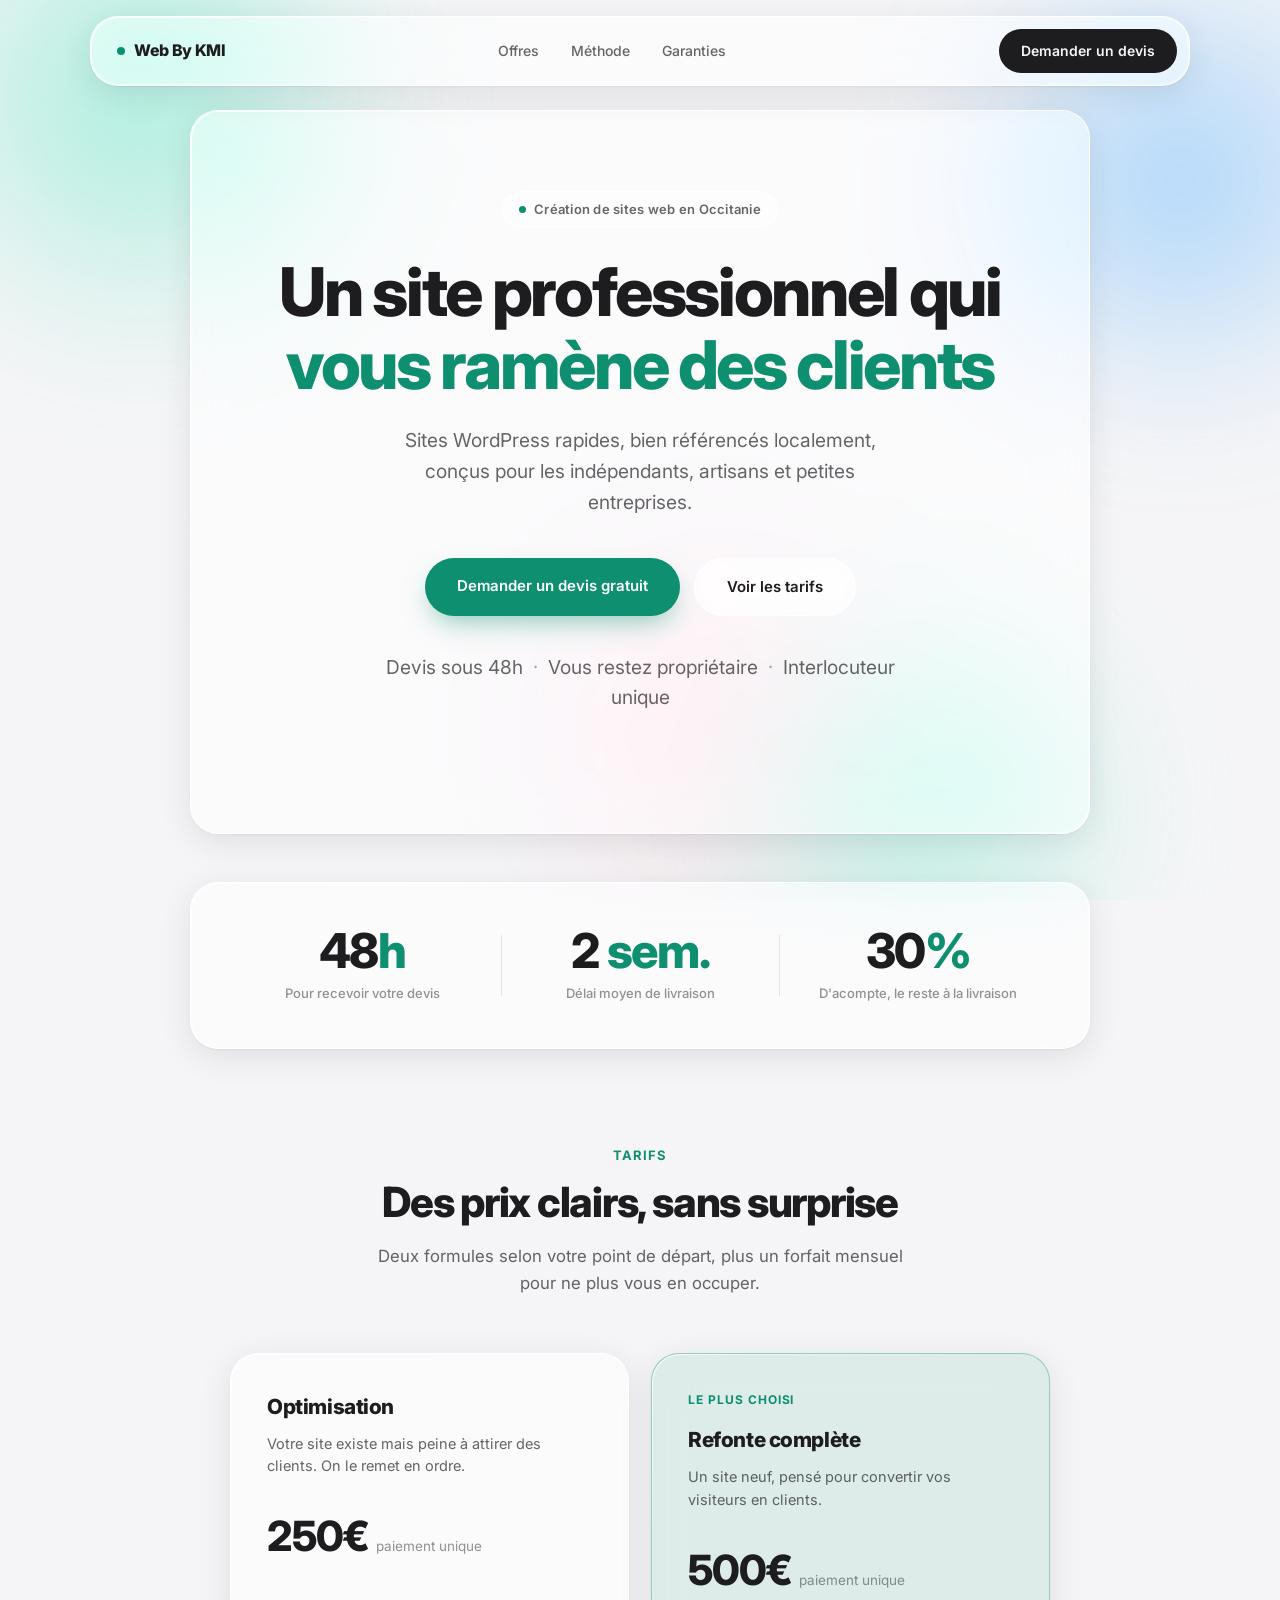
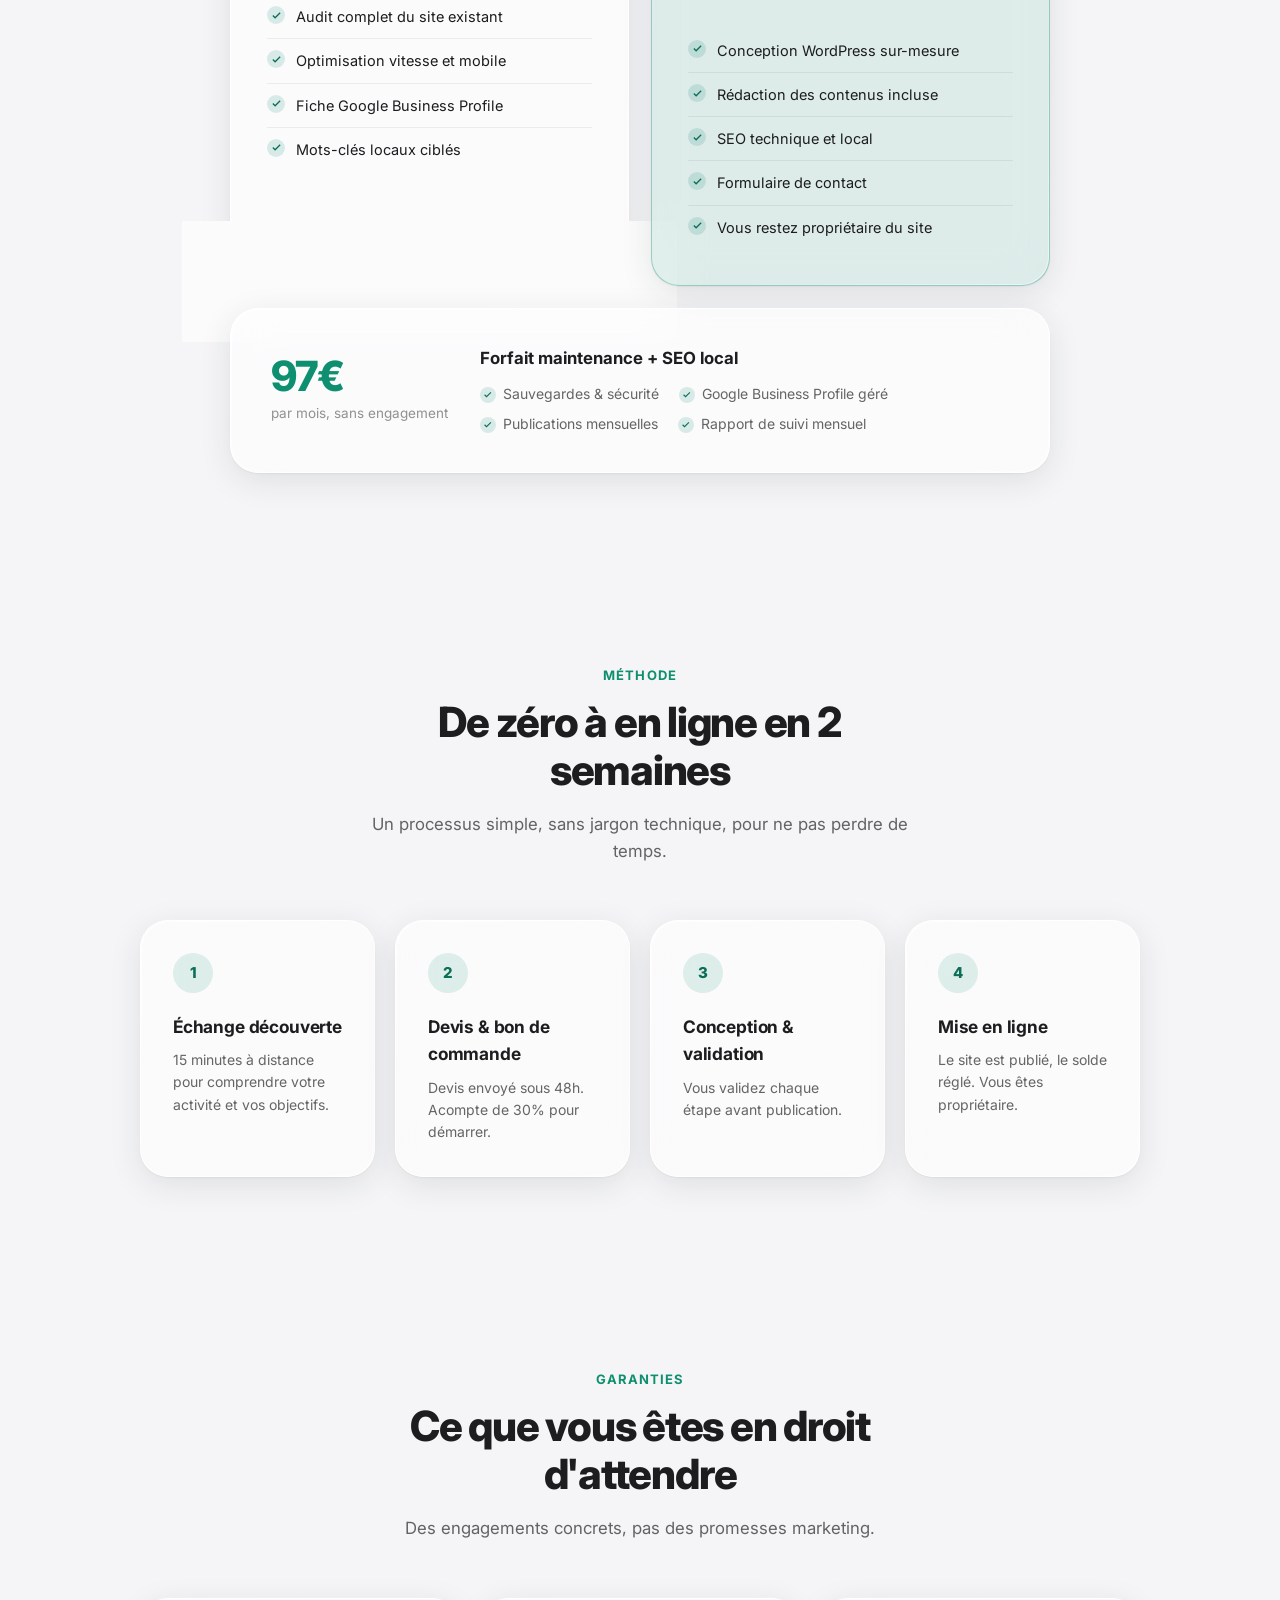
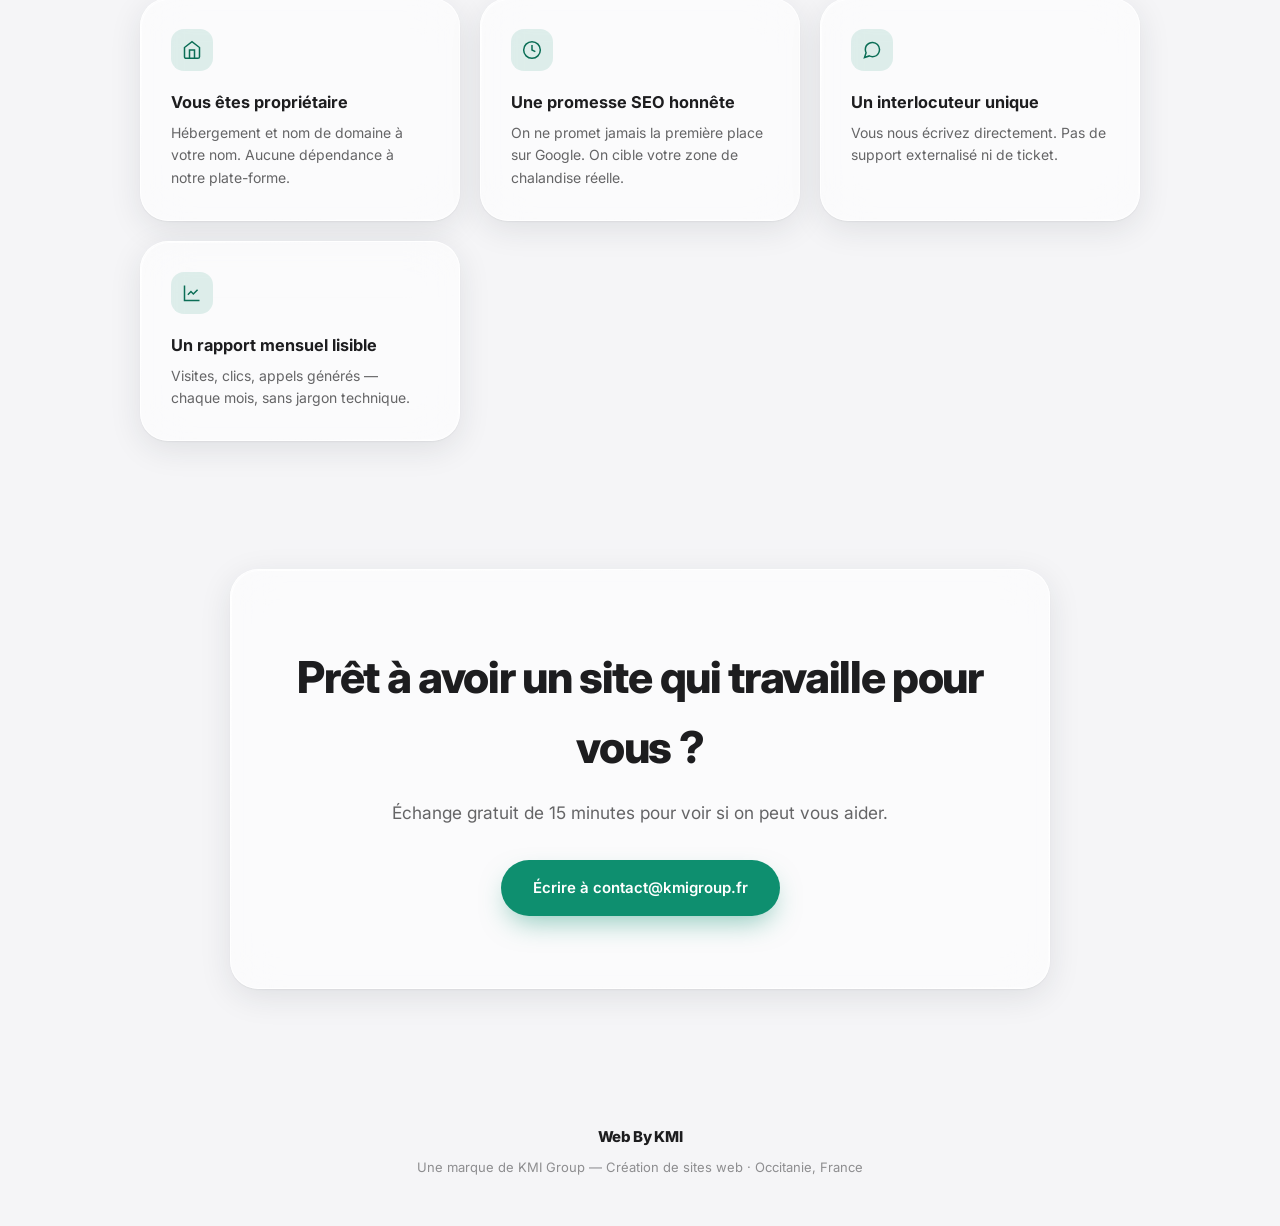
==== commit 3372c81c: "Refonte Liquid Glass (style Apple, mode clair) Panneaux de verre translucide (blur + saturate, bordu" ====
--- a/index.html
+++ b/index.html
@@ -5,370 +5,341 @@
 <meta name="viewport" content="width=device-width, initial-scale=1.0">
 <title>Web By KMI — Sites web pour indépendants & PME</title>
 <meta name="description" content="Sites WordPress rapides, bien référencés localement, conçus pour les indépendants, artisans et petites entreprises. Devis sous 48h.">
-<meta name="theme-color" content="#FAF6EF">
+<meta name="theme-color" content="#F5F5F7">
 <link rel="preconnect" href="https://fonts.googleapis.com">
 <link rel="preconnect" href="https://fonts.gstatic.com" crossorigin>
-<link href="https://fonts.googleapis.com/css2?family=Fraunces:ital,opsz,wght@0,9..144,500;0,9..144,600;0,9..144,700;1,9..144,500;1,9..144,600&family=Inter:wght@400;500;600&display=swap" rel="stylesheet">
+<link href="https://fonts.googleapis.com/css2?family=Inter:wght@400;500;600;700;800&display=swap" rel="stylesheet">
 <style>
   *,*::before,*::after{box-sizing:border-box;margin:0;padding:0;}
 
   :root{
-    --ink:#17140F;
-    --ink-85:rgba(23,20,15,0.85);
-    --ink-70:rgba(23,20,15,0.68);
-    --ink-50:rgba(23,20,15,0.48);
-    --ink-15:rgba(23,20,15,0.14);
-    --ink-08:rgba(23,20,15,0.08);
-    --paper:#FAF6EF;
-    --paper-soft:#F2ECDF;
-    --accent:#0E6B52;
-    --accent-soft:rgba(14,107,82,0.1);
-    --font-serif:'Fraunces',serif;
-    --font-sans:'Inter',sans-serif;
+    --bg:#F5F5F7;
+    --ink:#1D1D1F;
+    --ink-70:rgba(29,29,31,0.68);
+    --ink-50:rgba(29,29,31,0.48);
+    --ink-15:rgba(29,29,31,0.1);
+    --glass:rgba(255,255,255,0.55);
+    --glass-strong:rgba(255,255,255,0.72);
+    --glass-border:rgba(255,255,255,0.85);
+    --accent:#0E8F6F;
+    --accent-dark:#0B6E56;
+    --shadow-glass: 0 8px 32px rgba(31,38,49,0.10), 0 1px 2px rgba(31,38,49,0.06);
+    --shadow-glass-lg: 0 24px 64px rgba(31,38,49,0.14), 0 2px 6px rgba(31,38,49,0.08);
     --ease:cubic-bezier(0.16,1,0.3,1);
   }
 
-  html{ scroll-behavior:smooth; background:var(--paper); }
+  html{ scroll-behavior:smooth; background:var(--bg); }
 
   body{
-    font-family:var(--font-sans);
-    background:var(--paper);
+    font-family:'Inter',sans-serif;
+    background:var(--bg);
     color:var(--ink);
     font-size:16px;
     line-height:1.6;
     -webkit-font-smoothing:antialiased;
     overflow-x:hidden;
+    position:relative;
   }
 
   a{ color:inherit; }
-
-  .grain{
-    position:fixed; inset:0; z-index:200; pointer-events:none;
-    opacity:0.035; mix-blend-mode:multiply;
-    background-image:url("data:image/svg+xml,%3Csvg xmlns='http://www.w3.org/2000/svg' width='120' height='120'%3E%3Cfilter id='n'%3E%3CfeTurbulence type='fractalNoise' baseFrequency='0.9' numOctaves='2' stitchTiles='stitch'/%3E%3C/filter%3E%3Crect width='100%25' height='100%25' filter='url(%23n)'/%3E%3C/svg%3E");
-  }
 
   @media (prefers-reduced-motion: reduce){
     html{ scroll-behavior:auto; }
     *,*::before,*::after{ animation-duration:0.001ms !important; transition-duration:0.001ms !important; }
   }
 
+  /* Background blobs — the colour the glass refracts */
+  .blobs{ position:fixed; inset:0; z-index:0; overflow:hidden; pointer-events:none; }
+  .blob{ position:absolute; border-radius:50%; filter:blur(70px); opacity:0.55; }
+  .blob-1{ width:520px; height:520px; top:-160px; left:-120px; background:radial-gradient(circle, #57E8C2, transparent 70%); animation:drift1 22s ease-in-out infinite alternate; }
+  .blob-2{ width:480px; height:480px; top:-60px; right:-140px; background:radial-gradient(circle, #5AB2FF, transparent 70%); animation:drift2 26s ease-in-out infinite alternate; }
+  .blob-3{ width:420px; height:420px; top:520px; left:40%; background:radial-gradient(circle, #FFB3C7, transparent 70%); opacity:0.4; animation:drift3 24s ease-in-out infinite alternate; }
+  .blob-4{ width:460px; height:460px; bottom:-140px; right:10%; background:radial-gradient(circle, #57E8C2, transparent 70%); opacity:0.4; animation:drift2 20s ease-in-out infinite alternate-reverse; }
+
+  @keyframes drift1{ from{ transform:translate(0,0); } to{ transform:translate(60px,40px); } }
+  @keyframes drift2{ from{ transform:translate(0,0); } to{ transform:translate(-50px,60px); } }
+  @keyframes drift3{ from{ transform:translate(0,0); } to{ transform:translate(40px,-30px); } }
+
+  main, header, footer{ position:relative; z-index:1; }
+
   [data-reveal]{
-    opacity:0; transform:translateY(18px);
-    transition:opacity 0.9s var(--ease), transform 0.9s var(--ease);
+    opacity:0; transform:translateY(16px) scale(0.99);
+    transition:opacity 0.8s var(--ease), transform 0.8s var(--ease);
     transition-delay:var(--reveal-delay, 0s);
   }
-  [data-reveal].is-visible{ opacity:1; transform:translateY(0); }
-
-  .wrap{ max-width:1080px; margin:0 auto; padding-left:1.5rem; padding-right:1.5rem; }
-  .wrap-narrow{ max-width:720px; margin:0 auto; padding-left:1.5rem; padding-right:1.5rem; }
+  [data-reveal].is-visible{ opacity:1; transform:translateY(0) scale(1); }
+
+  /* GLASS BASE */
+  .glass{
+    position:relative;
+    background:var(--glass);
+    backdrop-filter:blur(24px) saturate(180%);
+    -webkit-backdrop-filter:blur(24px) saturate(180%);
+    border:1px solid var(--glass-border);
+    border-radius:28px;
+    box-shadow:var(--shadow-glass);
+  }
+  .glass::before{
+    content:'';
+    position:absolute; inset:0; border-radius:inherit;
+    padding:1px;
+    background:linear-gradient(140deg, rgba(255,255,255,0.95), rgba(255,255,255,0) 35%, rgba(255,255,255,0) 65%, rgba(255,255,255,0.5));
+    -webkit-mask:linear-gradient(#fff 0 0) content-box, linear-gradient(#fff 0 0);
+    -webkit-mask-composite:xor;
+    mask-composite:exclude;
+    pointer-events:none;
+  }
+
+  .wrap{ max-width:1100px; margin:0 auto; padding-left:1.5rem; padding-right:1.5rem; }
 
   /* NAV */
+  .nav-shell{ position:sticky; top:16px; z-index:100; padding:0 1.5rem; }
   nav{
-    position:sticky; top:0; z-index:100;
-    background:transparent;
-    border-bottom:1px solid transparent;
-    padding:0 1.5rem;
-    height:76px;
+    max-width:1100px; margin:0 auto;
     display:flex; align-items:center; justify-content:space-between;
-    transition:background 0.4s var(--ease), border-color 0.4s var(--ease), backdrop-filter 0.4s var(--ease);
-  }
-  nav.is-scrolled{
-    background:rgba(250,246,239,0.86);
-    backdrop-filter:blur(10px);
-    -webkit-backdrop-filter:blur(10px);
-    border-bottom-color:var(--ink-15);
-  }
-  .nav-inner{ max-width:1080px; margin:0 auto; width:100%; display:flex; align-items:center; justify-content:space-between; }
+    padding:12px 12px 12px 26px;
+    border-radius:980px;
+  }
   .nav-logo{
-    font-family:var(--font-serif);
-    font-weight:600; font-size:18px;
+    font-weight:800; font-size:16px;
     text-decoration:none; color:var(--ink);
     display:flex; align-items:center; gap:9px;
-    letter-spacing:-0.01em;
-  }
-  .nav-logo .dot{ width:6px; height:6px; border-radius:50%; background:var(--accent); flex-shrink:0; }
-  .nav-links{ display:flex; align-items:center; gap:2.25rem; }
-  .nav-link{ position:relative; font-size:14px; font-weight:500; color:var(--ink-70); text-decoration:none; padding:4px 0; }
-  .nav-link::after{
-    content:''; position:absolute; left:0; right:0; bottom:0; height:1px;
-    background:var(--ink); transform:scaleX(0); transform-origin:left;
-    transition:transform 0.3s var(--ease);
-  }
+    letter-spacing:-0.02em;
+  }
+  .nav-logo .dot{ width:8px; height:8px; border-radius:50%; background:var(--accent); flex-shrink:0; }
+  .nav-links{ display:flex; align-items:center; gap:2rem; }
+  .nav-link{ font-size:14px; font-weight:500; color:var(--ink-70); text-decoration:none; transition:color 0.25s; }
   .nav-link:hover{ color:var(--ink); }
-  .nav-link:hover::after{ transform:scaleX(1); }
   .nav-cta{
     background:var(--ink);
-    color:var(--paper);
-    padding:10px 20px;
-    border-radius:6px;
+    color:var(--bg);
+    padding:11px 22px;
+    border-radius:980px;
     font-size:14px; font-weight:600;
     text-decoration:none;
     transition:transform 0.3s var(--ease), opacity 0.3s var(--ease);
     display:inline-block;
   }
-  .nav-cta:hover{ transform:translateY(-2px); opacity:0.88; }
+  .nav-cta:hover{ transform:translateY(-1px) scale(1.02); opacity:0.85; }
   @media (max-width:760px){ .nav-links{ display:none; } }
 
   /* HERO */
-  .hero{ padding:7rem 1.5rem 5rem; }
-  .hero-inner{ max-width:820px; margin:0 auto; text-align:center; }
-
+  .hero{ padding:2.5rem 1.5rem 3rem; }
+  .hero-panel{
+    max-width:900px; margin:0 auto;
+    padding:5rem 3rem;
+    text-align:center;
+  }
   .kicker{
+    display:inline-flex; align-items:center; gap:8px;
     font-size:13px; font-weight:600;
-    letter-spacing:0.12em; text-transform:uppercase;
-    color:var(--ink-50);
+    letter-spacing:0.02em;
+    color:var(--ink-70);
     margin-bottom:1.75rem;
-  }
+    padding:7px 16px;
+    background:rgba(255,255,255,0.6);
+    border:1px solid var(--glass-border);
+    border-radius:980px;
+  }
+  .kicker .dot{ width:7px; height:7px; border-radius:50%; background:var(--accent); }
 
   .hero h1{
-    font-family:var(--font-serif);
-    font-size:clamp(2.6rem,7vw,5.2rem);
-    font-weight:600;
+    font-size:clamp(2.4rem,5.6vw,4.2rem);
+    font-weight:800;
     line-height:1.08;
-    letter-spacing:-0.025em;
+    letter-spacing:-0.035em;
     color:var(--ink);
-    margin-bottom:1.9rem;
-  }
-  .hero h1 em{
-    font-style:italic;
-    font-weight:500;
-    color:var(--accent);
-  }
+    margin-bottom:1.5rem;
+  }
+  .hero h1 span{ color:var(--accent); }
 
   .hero p{
     font-size:1.2rem;
+    font-weight:400;
     color:var(--ink-70);
     max-width:520px;
-    margin:0 auto 2.6rem;
-    line-height:1.65;
-  }
-
-  .hero-actions{ display:flex; gap:2rem; justify-content:center; align-items:center; flex-wrap:wrap; margin-bottom:3rem; }
+    margin:0 auto 2.5rem;
+    line-height:1.6;
+  }
+
+  .hero-actions{ display:flex; gap:14px; justify-content:center; flex-wrap:wrap; margin-bottom:2.25rem; }
 
   .btn-primary{
-    background:var(--ink);
-    color:var(--paper);
-    padding:15px 28px;
-    border-radius:6px;
+    background:var(--accent);
+    color:#fff;
+    padding:16px 32px;
+    border-radius:980px;
     font-weight:600; font-size:15px;
     text-decoration:none;
-    transition:transform 0.3s var(--ease), opacity 0.3s var(--ease);
+    box-shadow:0 12px 28px -8px rgba(14,143,111,0.5);
+    transition:transform 0.3s var(--ease), box-shadow 0.3s var(--ease);
     display:inline-block;
   }
-  .btn-primary:hover{ transform:translateY(-2px); opacity:0.88; }
-
-  .link-arrow{
+  .btn-primary:hover{ transform:translateY(-2px) scale(1.02); box-shadow:0 16px 36px -8px rgba(14,143,111,0.6); }
+
+  .btn-glass{
+    background:rgba(255,255,255,0.5);
+    color:var(--ink);
+    padding:16px 32px;
+    border-radius:980px;
     font-weight:600; font-size:15px;
     text-decoration:none;
-    color:var(--ink);
-    border-bottom:1px solid var(--ink-15);
-    padding-bottom:3px;
-    transition:border-color 0.3s var(--ease), gap 0.3s var(--ease);
-    display:inline-flex; align-items:center; gap:6px;
-  }
-  .link-arrow:hover{ border-color:var(--ink); gap:10px; }
-
-  .hero-trust{
-    font-size:13.5px; color:var(--ink-50);
-    letter-spacing:0.01em;
-  }
-  .hero-trust .sep{ margin:0 12px; opacity:0.5; }
-
-  /* STATS BAND */
-  .stats-band{
-    background:var(--ink);
-    padding:4.5rem 1.5rem;
-  }
-  .stats-inner{
-    max-width:1080px; margin:0 auto;
+    border:1px solid var(--glass-border);
+    backdrop-filter:blur(12px);
+    -webkit-backdrop-filter:blur(12px);
+    transition:transform 0.3s var(--ease), background 0.3s var(--ease);
+    display:inline-block;
+  }
+  .btn-glass:hover{ transform:translateY(-2px); background:rgba(255,255,255,0.75); }
+
+  .hero-trust{ font-size:13.5px; color:var(--ink-50); }
+  .hero-trust .sep{ margin:0 10px; opacity:0.6; }
+
+  /* STATS */
+  .stats-panel{
+    max-width:900px; margin:0 auto;
+    padding:2.75rem 2rem;
     display:grid; grid-template-columns:repeat(3,1fr);
     text-align:center;
   }
-  .stats-inner > div{ position:relative; padding:0 1rem; }
-  .stats-inner > div + div::before{
-    content:''; position:absolute; left:0; top:6px; bottom:6px; width:1px;
-    background:rgba(250,246,239,0.16);
-  }
-  .stat-num{ font-family:var(--font-serif); font-size:clamp(2.6rem,5vw,3.6rem); font-weight:600; color:var(--paper); line-height:1; margin-bottom:12px; letter-spacing:-0.02em; }
-  .stat-num .unit{ color:var(--accent); -webkit-text-fill-color:initial; filter:brightness(1.6); }
-  .stat-label{ font-size:13px; color:rgba(250,246,239,0.55); letter-spacing:0.02em; }
+  .stats-panel > div{ position:relative; }
+  .stats-panel > div + div::before{
+    content:''; position:absolute; left:0; top:8px; bottom:8px; width:1px;
+    background:var(--ink-15);
+  }
+  .stat-num{ font-size:clamp(2.2rem,4.4vw,3rem); font-weight:800; color:var(--ink); line-height:1; margin-bottom:8px; letter-spacing:-0.03em; }
+  .stat-num .unit{ color:var(--accent); }
+  .stat-label{ font-size:13px; color:var(--ink-50); font-weight:500; }
   @media (max-width:640px){
-    .stats-inner{ grid-template-columns:1fr; gap:2.5rem; }
-    .stats-inner > div + div::before{ display:none; }
+    .stats-panel{ grid-template-columns:1fr; gap:1.75rem; padding:2.25rem 1.5rem; }
+    .stats-panel > div + div::before{ display:none; }
   }
 
   /* SECTION */
-  section{ padding:6.5rem 1.5rem; }
-  .section-head{ text-align:center; max-width:560px; margin:0 auto 4.5rem; }
+  section{ padding:6rem 1.5rem; }
+  .section-head{ text-align:center; max-width:560px; margin:0 auto 3.5rem; }
   .eyebrow{
-    font-size:13px; font-weight:600;
+    font-size:13px; font-weight:700;
     color:var(--accent);
     text-transform:uppercase;
-    letter-spacing:0.12em;
+    letter-spacing:0.08em;
+    margin-bottom:0.85rem;
+    display:block;
+  }
+  .section-h2{
+    font-size:clamp(1.9rem,3.6vw,2.6rem);
+    font-weight:800;
+    color:var(--ink);
+    letter-spacing:-0.03em;
     margin-bottom:1rem;
-    display:block;
-  }
-  .section-h2{
-    font-family:var(--font-serif);
-    font-size:clamp(2rem,4vw,2.75rem);
-    font-weight:600;
-    color:var(--ink);
-    letter-spacing:-0.02em;
+    line-height:1.15;
+  }
+  .section-sub{ color:var(--ink-70); font-size:1.05rem; line-height:1.6; }
+
+  /* OFFERS */
+  .offers-grid{
+    display:grid; grid-template-columns:repeat(auto-fit, minmax(280px,1fr));
+    gap:22px; max-width:820px; margin:0 auto 22px;
+  }
+  .offer-card{ padding:2.25rem; transition:transform 0.4s var(--ease), box-shadow 0.4s var(--ease); }
+  .offer-card:hover{ transform:translateY(-6px); box-shadow:var(--shadow-glass-lg); }
+  .offer-card.featured{ background:rgba(14,143,111,0.1); border-color:rgba(14,143,111,0.35); }
+
+  .offer-label{ font-size:12px; font-weight:700; letter-spacing:0.08em; text-transform:uppercase; color:var(--accent); margin-bottom:0.9rem; }
+  .offer-name{ font-size:1.3rem; font-weight:800; color:var(--ink); margin-bottom:0.6rem; letter-spacing:-0.02em; }
+  .offer-desc{ font-size:14.5px; color:var(--ink-70); margin-bottom:1.6rem; line-height:1.55; min-height:44px; }
+
+  .offer-price-row{ display:flex; align-items:baseline; gap:7px; margin-bottom:1.6rem; }
+  .offer-price{ font-size:2.6rem; font-weight:800; color:var(--ink); letter-spacing:-0.03em; }
+  .offer-unit{ font-size:13.5px; color:var(--ink-50); }
+
+  .offer-features{ list-style:none; font-size:14.5px; }
+  .offer-features li{ padding:10px 0; display:flex; align-items:flex-start; gap:11px; color:var(--ink); border-top:1px solid rgba(29,29,31,0.07); }
+  .offer-features li:first-child{ border-top:none; }
+  .check-dot{ width:18px; height:18px; border-radius:50%; background:rgba(14,143,111,0.15); display:flex; align-items:center; justify-content:center; flex-shrink:0; margin-top:1px; }
+  .check-dot svg{ width:11px; height:11px; color:var(--accent-dark); }
+
+  .monthly-panel{
+    max-width:820px; margin:0 auto;
+    padding:2.25rem 2.5rem;
+    display:flex; align-items:center; gap:2rem; flex-wrap:wrap;
+  }
+  .monthly-price{ font-size:2.6rem; font-weight:800; color:var(--accent); line-height:1; letter-spacing:-0.03em; }
+  .monthly-unit{ font-size:13.5px; color:var(--ink-50); margin-top:5px; }
+  .monthly-body{ flex:1; min-width:260px; }
+  .monthly-title{ font-weight:700; font-size:1.05rem; margin-bottom:0.7rem; color:var(--ink); }
+  .monthly-list{ list-style:none; font-size:14px; color:var(--ink-70); display:flex; flex-wrap:wrap; gap:8px 20px; }
+  .monthly-list li{ display:flex; align-items:center; gap:7px; }
+  .monthly-list .check-dot{ width:16px; height:16px; }
+  .monthly-list .check-dot svg{ width:9.5px; height:9.5px; }
+  @media (max-width:600px){ .monthly-panel{ flex-direction:column; align-items:flex-start; padding:2rem 1.75rem; } }
+
+  /* PROCESS */
+  .process-grid{
+    display:grid; grid-template-columns:repeat(auto-fit, minmax(220px,1fr));
+    gap:20px; max-width:1000px; margin:0 auto;
+  }
+  .process-card{ padding:2rem; }
+  .process-num{
+    display:inline-flex; align-items:center; justify-content:center;
+    width:40px; height:40px; border-radius:50%;
+    background:rgba(14,143,111,0.12);
+    color:var(--accent-dark); font-weight:800; font-size:15px;
+    margin-bottom:1.2rem;
+  }
+  .process-title{ font-weight:700; font-size:1.08rem; margin-bottom:0.55rem; color:var(--ink); letter-spacing:-0.01em; }
+  .process-desc{ font-size:14px; color:var(--ink-70); line-height:1.6; }
+
+  /* TRUST */
+  .trust-grid{
+    display:grid; grid-template-columns:repeat(auto-fit, minmax(240px,1fr));
+    gap:20px; max-width:1000px; margin:0 auto;
+  }
+  .trust-card{ padding:1.9rem; transition:transform 0.4s var(--ease), box-shadow 0.4s var(--ease); }
+  .trust-card:hover{ transform:translateY(-4px); box-shadow:var(--shadow-glass-lg); }
+  .trust-icon{
+    width:42px; height:42px; border-radius:13px;
+    background:rgba(14,143,111,0.12);
+    display:flex; align-items:center; justify-content:center;
     margin-bottom:1.1rem;
-    line-height:1.15;
-  }
-  .section-sub{ color:var(--ink-70); font-size:1.08rem; line-height:1.6; }
-
-  /* OFFERS — editorial two-column */
-  .offers-table{
-    max-width:900px; margin:0 auto;
-    display:grid; grid-template-columns:1fr 1fr;
-    border-top:1px solid var(--ink-15);
-  }
-  .offer-col{
-    padding:3rem 2.75rem;
-    position:relative;
-  }
-  .offer-col + .offer-col{ border-left:1px solid var(--ink-15); }
-  .offer-col.featured{ background:var(--paper-soft); }
-
-  .offer-label{
-    font-size:12px; font-weight:600; letter-spacing:0.1em; text-transform:uppercase;
-    color:var(--accent); margin-bottom:0.9rem;
-  }
-  .offer-name{ font-family:var(--font-serif); font-size:1.5rem; font-weight:600; color:var(--ink); margin-bottom:0.7rem; letter-spacing:-0.01em; }
-  .offer-desc{ font-size:14.5px; color:var(--ink-70); margin-bottom:1.9rem; line-height:1.6; min-height:44px; }
-
-  .offer-price-row{ display:flex; align-items:baseline; gap:8px; margin-bottom:2rem; }
-  .offer-price{ font-family:var(--font-serif); font-size:2.75rem; font-weight:600; color:var(--ink); letter-spacing:-0.02em; }
-  .offer-unit{ font-size:13.5px; color:var(--ink-50); }
-
-  .offer-features{ list-style:none; font-size:14.5px; }
-  .offer-features li{
-    padding:11px 0;
-    display:flex; align-items:baseline; gap:12px;
-    color:var(--ink-85);
-    border-top:1px solid var(--ink-08);
-  }
-  .offer-features li:first-child{ border-top:none; }
-  .offer-features li::before{
-    content:'—'; color:var(--accent); flex-shrink:0; font-weight:600;
-  }
-
-  .monthly-row{
-    max-width:900px; margin:0 auto;
-    border-top:1px solid var(--ink-15);
-    padding:3rem 0 0;
-    display:flex; gap:3rem; flex-wrap:wrap; align-items:baseline;
-  }
-  .monthly-price-block{ flex-shrink:0; }
-  .monthly-price{ font-family:var(--font-serif); font-size:2.75rem; font-weight:600; color:var(--accent); line-height:1; letter-spacing:-0.02em; }
-  .monthly-unit{ font-size:13.5px; color:var(--ink-50); margin-top:6px; }
-  .monthly-body{ flex:1; min-width:260px; }
-  .monthly-title{ font-weight:600; font-size:1.1rem; margin-bottom:0.9rem; color:var(--ink); font-family:var(--font-serif); }
-  .monthly-list{ list-style:none; font-size:14.5px; color:var(--ink-70); display:flex; flex-wrap:wrap; gap:8px 28px; }
-  .monthly-list li::before{ content:'—'; color:var(--accent); margin-right:8px; font-weight:600; }
-  @media (max-width:700px){
-    .offers-table{ grid-template-columns:1fr; }
-    .offer-col + .offer-col{ border-left:none; border-top:1px solid var(--ink-15); }
-  }
-
-  /* PROCESS — numbered editorial list */
-  .process-list{ max-width:820px; margin:0 auto; border-top:1px solid var(--ink-15); }
-  .process-row{
-    display:grid; grid-template-columns:120px 1fr;
-    gap:2rem;
-    padding:2.75rem 0;
-    border-bottom:1px solid var(--ink-15);
-    align-items:baseline;
-  }
-  .process-num{
-    font-family:var(--font-serif);
-    font-size:3.2rem;
-    font-weight:500;
-    color:var(--ink-15);
-    line-height:1;
-    letter-spacing:-0.02em;
-  }
-  .process-title{ font-family:var(--font-serif); font-weight:600; font-size:1.3rem; margin-bottom:0.6rem; color:var(--ink); letter-spacing:-0.01em; }
-  .process-desc{ font-size:15px; color:var(--ink-70); line-height:1.65; max-width:480px; }
-  @media (max-width:560px){
-    .process-row{ grid-template-columns:1fr; gap:0.5rem; }
-    .process-num{ font-size:2.2rem; }
-  }
-
-  /* GARANTIES — editorial rows */
-  .trust-list{
-    max-width:900px; margin:0 auto;
-    display:grid; grid-template-columns:1fr 1fr;
-    border-top:1px solid var(--ink-15);
-  }
-  .trust-item{
-    padding:2.5rem 2.5rem 2.5rem 0;
-    border-bottom:1px solid var(--ink-15);
-  }
-  .trust-item:nth-child(odd){ border-right:1px solid var(--ink-15); padding-right:2.5rem; }
-  .trust-item:nth-child(even){ padding-left:2.5rem; }
-  .trust-icon{ margin-bottom:1.1rem; }
-  .trust-icon svg{ width:22px; height:22px; color:var(--accent); }
-  .trust-title{ font-family:var(--font-serif); font-weight:600; font-size:1.15rem; margin-bottom:0.5rem; color:var(--ink); letter-spacing:-0.01em; }
-  .trust-desc{ font-size:14.5px; color:var(--ink-70); line-height:1.65; }
-  @media (max-width:640px){
-    .trust-list{ grid-template-columns:1fr; }
-    .trust-item:nth-child(odd){ border-right:none; padding-right:0; }
-    .trust-item:nth-child(even){ padding-left:0; }
-  }
+  }
+  .trust-icon svg{ width:20px; height:20px; color:var(--accent-dark); }
+  .trust-title{ font-weight:700; font-size:1.02rem; margin-bottom:0.45rem; color:var(--ink); }
+  .trust-desc{ font-size:14px; color:var(--ink-70); line-height:1.6; }
 
   /* CTA FINAL */
-  .cta-band{
-    background:var(--ink);
-    padding:6.5rem 1.5rem;
+  .cta-section{ padding:2rem 1.5rem 6rem; }
+  .cta-panel{
+    max-width:820px; margin:0 auto;
+    padding:4.5rem 2.5rem;
     text-align:center;
   }
-  .cta-band h2{
-    font-family:var(--font-serif);
-    font-size:clamp(2rem,4.5vw,3rem);
-    font-weight:600; color:var(--paper);
-    margin-bottom:1.2rem; letter-spacing:-0.02em;
-    max-width:640px; margin-left:auto; margin-right:auto;
-  }
-  .cta-band p{ color:rgba(250,246,239,0.62); margin-bottom:2.4rem; font-size:1.1rem; }
-  .btn-accent{
-    background:var(--accent);
-    color:var(--paper);
-    padding:16px 32px;
-    border-radius:6px;
-    font-weight:600; font-size:15px;
-    text-decoration:none;
-    display:inline-block;
-    transition:transform 0.3s var(--ease), opacity 0.3s var(--ease);
-  }
-  .btn-accent:hover{ transform:translateY(-2px); opacity:0.9; }
+  .cta-panel h2{ font-size:clamp(1.9rem,4vw,2.75rem); font-weight:800; color:var(--ink); margin-bottom:1rem; letter-spacing:-0.03em; }
+  .cta-panel p{ color:var(--ink-70); margin-bottom:2.1rem; font-size:1.08rem; }
 
   /* FOOTER */
-  footer{
-    padding:3rem 1.5rem;
-    text-align:center;
-    border-top:1px solid var(--ink-15);
-  }
-  .footer-logo{ font-family:var(--font-serif); font-weight:600; font-size:16px; color:var(--ink); margin-bottom:0.6rem; letter-spacing:-0.01em; }
-  .footer-meta{ font-size:13.5px; color:var(--ink-50); }
+  footer{ padding:2.5rem 1.5rem 3rem; text-align:center; }
+  .footer-logo{ font-weight:800; font-size:15px; color:var(--ink); margin-bottom:0.5rem; letter-spacing:-0.02em; }
+  .footer-meta{ font-size:13px; color:var(--ink-50); }
 
   @media (max-width:600px){
-    section{ padding:4.5rem 1.25rem; }
-    .hero{ padding:5.5rem 1.25rem 4rem; }
-    .offer-col{ padding:2.5rem 1.5rem; }
-    .cta-band{ padding:4.5rem 1.25rem; }
+    section{ padding:4rem 1.25rem; }
+    .hero-panel{ padding:3.5rem 1.75rem; }
+    .cta-panel{ padding:3.25rem 1.75rem; }
   }
 </style>
 </head>
 <body>
 
-<div class="grain" aria-hidden="true"></div>
-
-<nav id="site-nav">
-  <div class="nav-inner">
+<div class="blobs" aria-hidden="true">
+  <div class="blob blob-1"></div>
+  <div class="blob blob-2"></div>
+  <div class="blob blob-3"></div>
+  <div class="blob blob-4"></div>
+</div>
+
+<div class="nav-shell">
+  <nav class="glass" id="site-nav">
     <a href="#" class="nav-logo"><span class="dot"></span>Web By KMI</a>
     <div class="nav-links">
       <a href="#offres" class="nav-link">Offres</a>
@@ -376,168 +347,162 @@
       <a href="#garanties" class="nav-link">Garanties</a>
     </div>
     <a href="mailto:contact@kmigroup.fr" class="nav-cta">Demander un devis</a>
+  </nav>
+</div>
+
+<main>
+  <div class="hero">
+    <div class="hero-panel glass" data-reveal>
+      <span class="kicker"><span class="dot"></span>Création de sites web en Occitanie</span>
+      <h1>Un site professionnel qui <span>vous ramène des clients</span></h1>
+      <p>Sites WordPress rapides, bien référencés localement, conçus pour les indépendants, artisans et petites entreprises.</p>
+      <div class="hero-actions">
+        <a href="mailto:contact@kmigroup.fr" class="btn-primary">Demander un devis gratuit</a>
+        <a href="#offres" class="btn-glass">Voir les tarifs</a>
+      </div>
+      <p class="hero-trust">Devis sous 48h<span class="sep">·</span>Vous restez propriétaire<span class="sep">·</span>Interlocuteur unique</p>
+    </div>
   </div>
-</nav>
-
-<div class="hero">
-  <div class="hero-inner" data-reveal>
-    <p class="kicker">Création de sites web — Occitanie</p>
-    <h1>Un site professionnel qui <em>vous ramène des clients</em></h1>
-    <p>Sites WordPress rapides, bien référencés localement, conçus pour les indépendants, artisans et petites entreprises.</p>
-    <div class="hero-actions">
-      <a href="mailto:contact@kmigroup.fr" class="btn-primary">Demander un devis gratuit</a>
-      <a href="#offres" class="link-arrow">Voir les tarifs →</a>
-    </div>
-    <p class="hero-trust">Devis sous 48h<span class="sep">·</span>Vous restez propriétaire<span class="sep">·</span>Interlocuteur unique</p>
+
+  <div class="wrap">
+    <div class="stats-panel glass" data-reveal>
+      <div>
+        <div class="stat-num">48<span class="unit">h</span></div>
+        <div class="stat-label">Pour recevoir votre devis</div>
+      </div>
+      <div>
+        <div class="stat-num">2<span class="unit"> sem.</span></div>
+        <div class="stat-label">Délai moyen de livraison</div>
+      </div>
+      <div>
+        <div class="stat-num">30<span class="unit">%</span></div>
+        <div class="stat-label">D'acompte, le reste à la livraison</div>
+      </div>
+    </div>
   </div>
-</div>
-
-<div class="stats-band" data-reveal>
-  <div class="stats-inner">
-    <div>
-      <div class="stat-num">48<span class="unit">h</span></div>
-      <div class="stat-label">Pour recevoir votre devis</div>
-    </div>
-    <div>
-      <div class="stat-num">2<span class="unit"> sem.</span></div>
-      <div class="stat-label">Délai moyen de livraison</div>
-    </div>
-    <div>
-      <div class="stat-num">30<span class="unit">%</span></div>
-      <div class="stat-label">D'acompte, le reste à la livraison</div>
-    </div>
-  </div>
-</div>
-
-<section id="offres" style="scroll-margin-top:76px;">
-  <div class="section-head" data-reveal>
-    <span class="eyebrow">Tarifs</span>
-    <h2 class="section-h2">Des prix clairs, sans surprise</h2>
-    <p class="section-sub">Deux formules selon votre point de départ, plus un forfait mensuel pour ne plus vous en occuper.</p>
-  </div>
-
-  <div class="offers-table" data-reveal>
-    <div class="offer-col">
-      <div class="offer-name">Optimisation</div>
-      <p class="offer-desc">Votre site existe mais peine à attirer des clients. On le remet en ordre.</p>
-      <div class="offer-price-row"><span class="offer-price">250€</span><span class="offer-unit">paiement unique</span></div>
-      <ul class="offer-features">
-        <li>Audit complet du site existant</li>
-        <li>Optimisation vitesse et mobile</li>
-        <li>Fiche Google Business Profile</li>
-        <li>Mots-clés locaux ciblés</li>
-      </ul>
-    </div>
-
-    <div class="offer-col featured">
-      <div class="offer-label">Le plus choisi</div>
-      <div class="offer-name">Refonte complète</div>
-      <p class="offer-desc">Un site neuf, pensé pour convertir vos visiteurs en clients.</p>
-      <div class="offer-price-row"><span class="offer-price">500€</span><span class="offer-unit">paiement unique</span></div>
-      <ul class="offer-features">
-        <li>Conception WordPress sur-mesure</li>
-        <li>Rédaction des contenus incluse</li>
-        <li>SEO technique et local</li>
-        <li>Formulaire de contact</li>
-        <li>Vous restez propriétaire du site</li>
-      </ul>
-    </div>
-  </div>
-
-  <div class="wrap">
-    <div class="monthly-row" data-reveal>
-      <div class="monthly-price-block">
+
+  <section id="offres" style="scroll-margin-top:100px;">
+    <div class="section-head" data-reveal>
+      <span class="eyebrow">Tarifs</span>
+      <h2 class="section-h2">Des prix clairs, sans surprise</h2>
+      <p class="section-sub">Deux formules selon votre point de départ, plus un forfait mensuel pour ne plus vous en occuper.</p>
+    </div>
+
+    <div class="offers-grid">
+      <div class="offer-card glass" data-reveal style="--reveal-delay:0s">
+        <div class="offer-name">Optimisation</div>
+        <p class="offer-desc">Votre site existe mais peine à attirer des clients. On le remet en ordre.</p>
+        <div class="offer-price-row"><span class="offer-price">250€</span><span class="offer-unit">paiement unique</span></div>
+        <ul class="offer-features">
+          <li><span class="check-dot"><svg viewBox="0 0 24 24" fill="none" stroke="currentColor" stroke-width="2.8"><path d="M20 6L9 17l-5-5"/></svg></span>Audit complet du site existant</li>
+          <li><span class="check-dot"><svg viewBox="0 0 24 24" fill="none" stroke="currentColor" stroke-width="2.8"><path d="M20 6L9 17l-5-5"/></svg></span>Optimisation vitesse et mobile</li>
+          <li><span class="check-dot"><svg viewBox="0 0 24 24" fill="none" stroke="currentColor" stroke-width="2.8"><path d="M20 6L9 17l-5-5"/></svg></span>Fiche Google Business Profile</li>
+          <li><span class="check-dot"><svg viewBox="0 0 24 24" fill="none" stroke="currentColor" stroke-width="2.8"><path d="M20 6L9 17l-5-5"/></svg></span>Mots-clés locaux ciblés</li>
+        </ul>
+      </div>
+
+      <div class="offer-card glass featured" data-reveal style="--reveal-delay:0.1s">
+        <div class="offer-label">Le plus choisi</div>
+        <div class="offer-name">Refonte complète</div>
+        <p class="offer-desc">Un site neuf, pensé pour convertir vos visiteurs en clients.</p>
+        <div class="offer-price-row"><span class="offer-price">500€</span><span class="offer-unit">paiement unique</span></div>
+        <ul class="offer-features">
+          <li><span class="check-dot"><svg viewBox="0 0 24 24" fill="none" stroke="currentColor" stroke-width="2.8"><path d="M20 6L9 17l-5-5"/></svg></span>Conception WordPress sur-mesure</li>
+          <li><span class="check-dot"><svg viewBox="0 0 24 24" fill="none" stroke="currentColor" stroke-width="2.8"><path d="M20 6L9 17l-5-5"/></svg></span>Rédaction des contenus incluse</li>
+          <li><span class="check-dot"><svg viewBox="0 0 24 24" fill="none" stroke="currentColor" stroke-width="2.8"><path d="M20 6L9 17l-5-5"/></svg></span>SEO technique et local</li>
+          <li><span class="check-dot"><svg viewBox="0 0 24 24" fill="none" stroke="currentColor" stroke-width="2.8"><path d="M20 6L9 17l-5-5"/></svg></span>Formulaire de contact</li>
+          <li><span class="check-dot"><svg viewBox="0 0 24 24" fill="none" stroke="currentColor" stroke-width="2.8"><path d="M20 6L9 17l-5-5"/></svg></span>Vous restez propriétaire du site</li>
+        </ul>
+      </div>
+    </div>
+
+    <div class="monthly-panel glass" data-reveal>
+      <div>
         <div class="monthly-price">97€</div>
         <div class="monthly-unit">par mois, sans engagement</div>
       </div>
       <div class="monthly-body">
         <div class="monthly-title">Forfait maintenance + SEO local</div>
         <ul class="monthly-list">
-          <li>Sauvegardes & sécurité</li>
-          <li>Google Business Profile géré</li>
-          <li>Publications mensuelles</li>
-          <li>Rapport de suivi mensuel</li>
+          <li><span class="check-dot"><svg viewBox="0 0 24 24" fill="none" stroke="currentColor" stroke-width="2.8"><path d="M20 6L9 17l-5-5"/></svg></span>Sauvegardes & sécurité</li>
+          <li><span class="check-dot"><svg viewBox="0 0 24 24" fill="none" stroke="currentColor" stroke-width="2.8"><path d="M20 6L9 17l-5-5"/></svg></span>Google Business Profile géré</li>
+          <li><span class="check-dot"><svg viewBox="0 0 24 24" fill="none" stroke="currentColor" stroke-width="2.8"><path d="M20 6L9 17l-5-5"/></svg></span>Publications mensuelles</li>
+          <li><span class="check-dot"><svg viewBox="0 0 24 24" fill="none" stroke="currentColor" stroke-width="2.8"><path d="M20 6L9 17l-5-5"/></svg></span>Rapport de suivi mensuel</li>
         </ul>
       </div>
     </div>
-  </div>
-</section>
-
-<section id="methode" style="scroll-margin-top:76px;">
-  <div class="section-head" data-reveal>
-    <span class="eyebrow">Méthode</span>
-    <h2 class="section-h2">De zéro à en ligne en 2 semaines</h2>
-    <p class="section-sub">Un processus simple, sans jargon technique, pour ne pas perdre de temps.</p>
-  </div>
-
-  <div class="process-list" data-reveal>
-    <div class="process-row">
-      <div class="process-num">01</div>
-      <div>
+  </section>
+
+  <section id="methode" style="scroll-margin-top:100px;">
+    <div class="section-head" data-reveal>
+      <span class="eyebrow">Méthode</span>
+      <h2 class="section-h2">De zéro à en ligne en 2 semaines</h2>
+      <p class="section-sub">Un processus simple, sans jargon technique, pour ne pas perdre de temps.</p>
+    </div>
+
+    <div class="process-grid">
+      <div class="process-card glass" data-reveal style="--reveal-delay:0s">
+        <div class="process-num">1</div>
         <div class="process-title">Échange découverte</div>
         <p class="process-desc">15 minutes à distance pour comprendre votre activité et vos objectifs.</p>
       </div>
-    </div>
-    <div class="process-row">
-      <div class="process-num">02</div>
-      <div>
+      <div class="process-card glass" data-reveal style="--reveal-delay:0.08s">
+        <div class="process-num">2</div>
         <div class="process-title">Devis & bon de commande</div>
         <p class="process-desc">Devis envoyé sous 48h. Acompte de 30% pour démarrer.</p>
       </div>
-    </div>
-    <div class="process-row">
-      <div class="process-num">03</div>
-      <div>
+      <div class="process-card glass" data-reveal style="--reveal-delay:0.16s">
+        <div class="process-num">3</div>
         <div class="process-title">Conception & validation</div>
         <p class="process-desc">Vous validez chaque étape avant publication.</p>
       </div>
-    </div>
-    <div class="process-row">
-      <div class="process-num">04</div>
-      <div>
+      <div class="process-card glass" data-reveal style="--reveal-delay:0.24s">
+        <div class="process-num">4</div>
         <div class="process-title">Mise en ligne</div>
         <p class="process-desc">Le site est publié, le solde réglé. Vous êtes propriétaire.</p>
       </div>
     </div>
+  </section>
+
+  <section id="garanties" style="scroll-margin-top:100px;">
+    <div class="section-head" data-reveal>
+      <span class="eyebrow">Garanties</span>
+      <h2 class="section-h2">Ce que vous êtes en droit d'attendre</h2>
+      <p class="section-sub">Des engagements concrets, pas des promesses marketing.</p>
+    </div>
+
+    <div class="trust-grid">
+      <div class="trust-card glass" data-reveal style="--reveal-delay:0s">
+        <div class="trust-icon"><svg viewBox="0 0 24 24" fill="none" stroke="currentColor" stroke-width="1.8"><path d="M3 9l9-7 9 7v11a2 2 0 01-2 2H5a2 2 0 01-2-2z"/><path d="M9 22V12h6v10"/></svg></div>
+        <div class="trust-title">Vous êtes propriétaire</div>
+        <p class="trust-desc">Hébergement et nom de domaine à votre nom. Aucune dépendance à notre plate-forme.</p>
+      </div>
+      <div class="trust-card glass" data-reveal style="--reveal-delay:0.08s">
+        <div class="trust-icon"><svg viewBox="0 0 24 24" fill="none" stroke="currentColor" stroke-width="1.8"><circle cx="12" cy="12" r="10"/><path d="M12 6v6l4 2"/></svg></div>
+        <div class="trust-title">Une promesse SEO honnête</div>
+        <p class="trust-desc">On ne promet jamais la première place sur Google. On cible votre zone de chalandise réelle.</p>
+      </div>
+      <div class="trust-card glass" data-reveal style="--reveal-delay:0.16s">
+        <div class="trust-icon"><svg viewBox="0 0 24 24" fill="none" stroke="currentColor" stroke-width="1.8"><path d="M21 11.5a8.38 8.38 0 01-.9 3.8 8.5 8.5 0 01-7.6 4.7 8.38 8.38 0 01-3.8-.9L3 21l1.9-5.7a8.38 8.38 0 01-.9-3.8 8.5 8.5 0 014.7-7.6 8.38 8.38 0 013.8-.9h.5a8.48 8.48 0 018 8v.5z"/></svg></div>
+        <div class="trust-title">Un interlocuteur unique</div>
+        <p class="trust-desc">Vous nous écrivez directement. Pas de support externalisé ni de ticket.</p>
+      </div>
+      <div class="trust-card glass" data-reveal style="--reveal-delay:0.24s">
+        <div class="trust-icon"><svg viewBox="0 0 24 24" fill="none" stroke="currentColor" stroke-width="1.8"><path d="M3 3v18h18"/><path d="M18.7 8l-5.1 5.1-2.83-2.83L7 14"/></svg></div>
+        <div class="trust-title">Un rapport mensuel lisible</div>
+        <p class="trust-desc">Visites, clics, appels générés — chaque mois, sans jargon technique.</p>
+      </div>
+    </div>
+  </section>
+
+  <div class="cta-section">
+    <div class="cta-panel glass" data-reveal>
+      <h2>Prêt à avoir un site qui travaille pour vous ?</h2>
+      <p>Échange gratuit de 15 minutes pour voir si on peut vous aider.</p>
+      <a href="mailto:contact@kmigroup.fr" class="btn-primary">Écrire à contact@kmigroup.fr</a>
+    </div>
   </div>
-</section>
-
-<section id="garanties" style="scroll-margin-top:76px;">
-  <div class="section-head" data-reveal>
-    <span class="eyebrow">Garanties</span>
-    <h2 class="section-h2">Ce que vous êtes en droit d'attendre</h2>
-    <p class="section-sub">Des engagements concrets, pas des promesses marketing.</p>
-  </div>
-
-  <div class="trust-list" data-reveal>
-    <div class="trust-item">
-      <div class="trust-icon"><svg viewBox="0 0 24 24" fill="none" stroke="currentColor" stroke-width="1.6"><path d="M3 9l9-7 9 7v11a2 2 0 01-2 2H5a2 2 0 01-2-2z"/><path d="M9 22V12h6v10"/></svg></div>
-      <div class="trust-title">Vous êtes propriétaire</div>
-      <p class="trust-desc">Hébergement et nom de domaine à votre nom. Aucune dépendance à notre plate-forme.</p>
-    </div>
-    <div class="trust-item">
-      <div class="trust-icon"><svg viewBox="0 0 24 24" fill="none" stroke="currentColor" stroke-width="1.6"><circle cx="12" cy="12" r="10"/><path d="M12 6v6l4 2"/></svg></div>
-      <div class="trust-title">Une promesse SEO honnête</div>
-      <p class="trust-desc">On ne promet jamais la première place sur Google. On cible votre zone de chalandise réelle.</p>
-    </div>
-    <div class="trust-item">
-      <div class="trust-icon"><svg viewBox="0 0 24 24" fill="none" stroke="currentColor" stroke-width="1.6"><path d="M21 11.5a8.38 8.38 0 01-.9 3.8 8.5 8.5 0 01-7.6 4.7 8.38 8.38 0 01-3.8-.9L3 21l1.9-5.7a8.38 8.38 0 01-.9-3.8 8.5 8.5 0 014.7-7.6 8.38 8.38 0 013.8-.9h.5a8.48 8.48 0 018 8v.5z"/></svg></div>
-      <div class="trust-title">Un interlocuteur unique</div>
-      <p class="trust-desc">Vous nous écrivez directement. Pas de support externalisé ni de ticket.</p>
-    </div>
-    <div class="trust-item">
-      <div class="trust-icon"><svg viewBox="0 0 24 24" fill="none" stroke="currentColor" stroke-width="1.6"><path d="M3 3v18h18"/><path d="M18.7 8l-5.1 5.1-2.83-2.83L7 14"/></svg></div>
-      <div class="trust-title">Un rapport mensuel lisible</div>
-      <p class="trust-desc">Visites, clics, appels générés — chaque mois, sans jargon technique.</p>
-    </div>
-  </div>
-</section>
-
-<div class="cta-band" data-reveal>
-  <h2>Prêt à avoir un site qui travaille pour vous ?</h2>
-  <p>Échange gratuit de 15 minutes pour voir si on peut vous aider.</p>
-  <a href="mailto:contact@kmigroup.fr" class="btn-accent">Écrire à contact@kmigroup.fr</a>
-</div>
+</main>
 
 <footer>
   <div class="footer-logo">Web By KMI</div>
@@ -547,11 +512,6 @@
 <script>
 (function () {
   var reduceMotion = window.matchMedia('(prefers-reduced-motion: reduce)').matches;
-
-  var nav = document.getElementById('site-nav');
-  var toggleNav = function () { nav.classList.toggle('is-scrolled', window.scrollY > 4); };
-  toggleNav();
-  window.addEventListener('scroll', toggleNav, { passive: true });
 
   var revealTargets = document.querySelectorAll('[data-reveal]');
   if (reduceMotion || !('IntersectionObserver' in window)) {
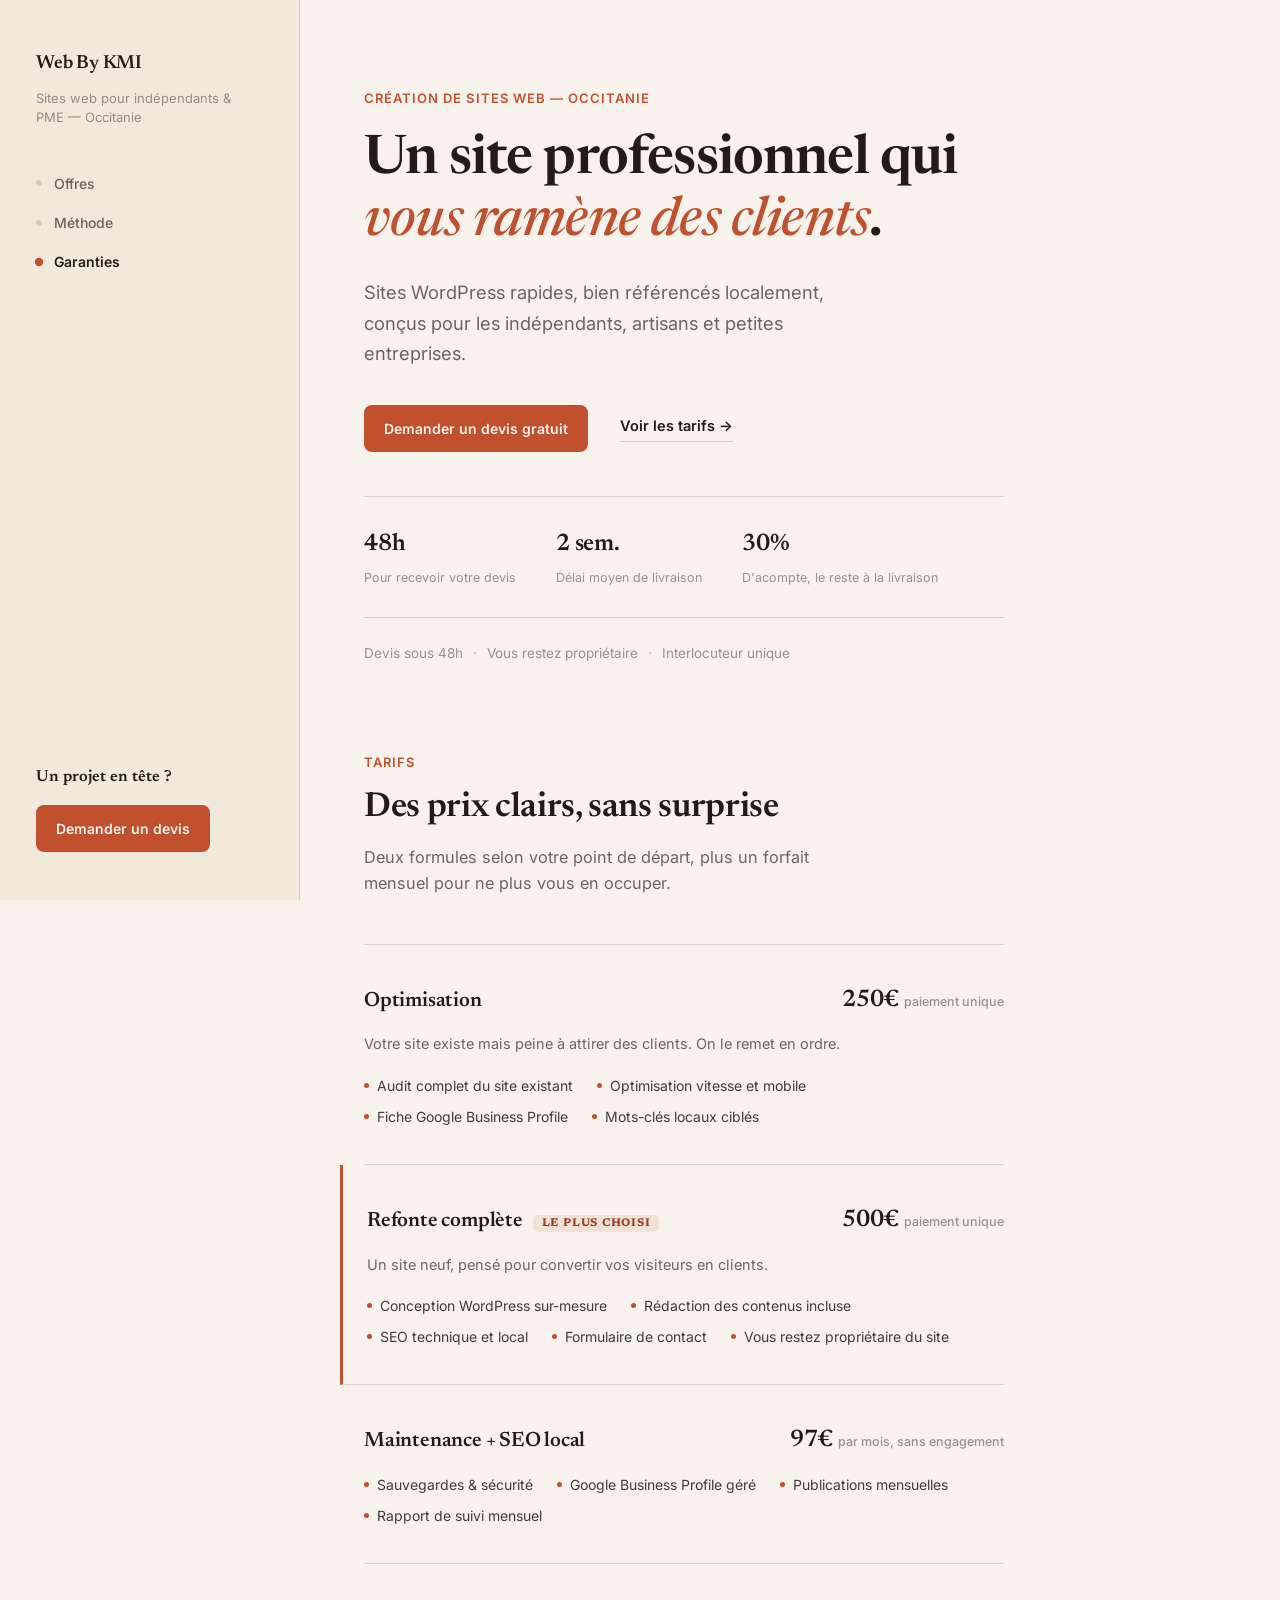
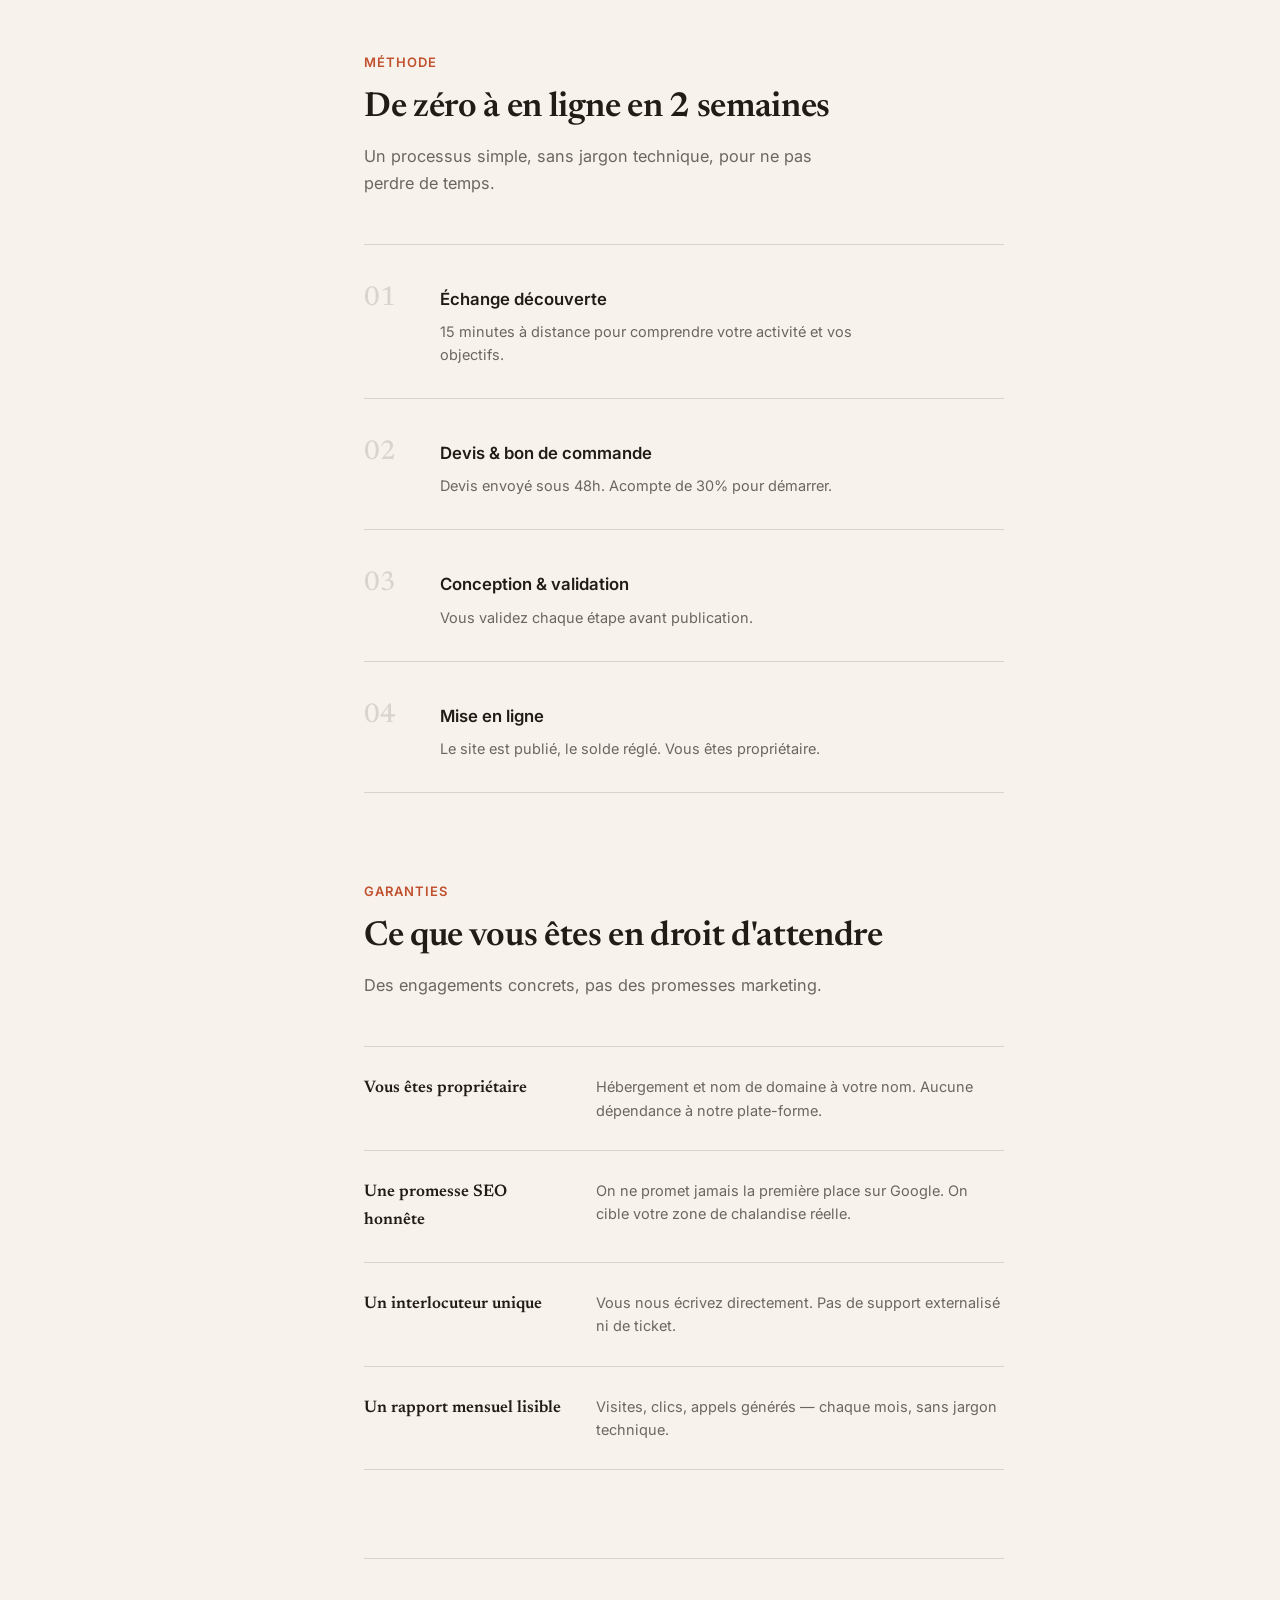
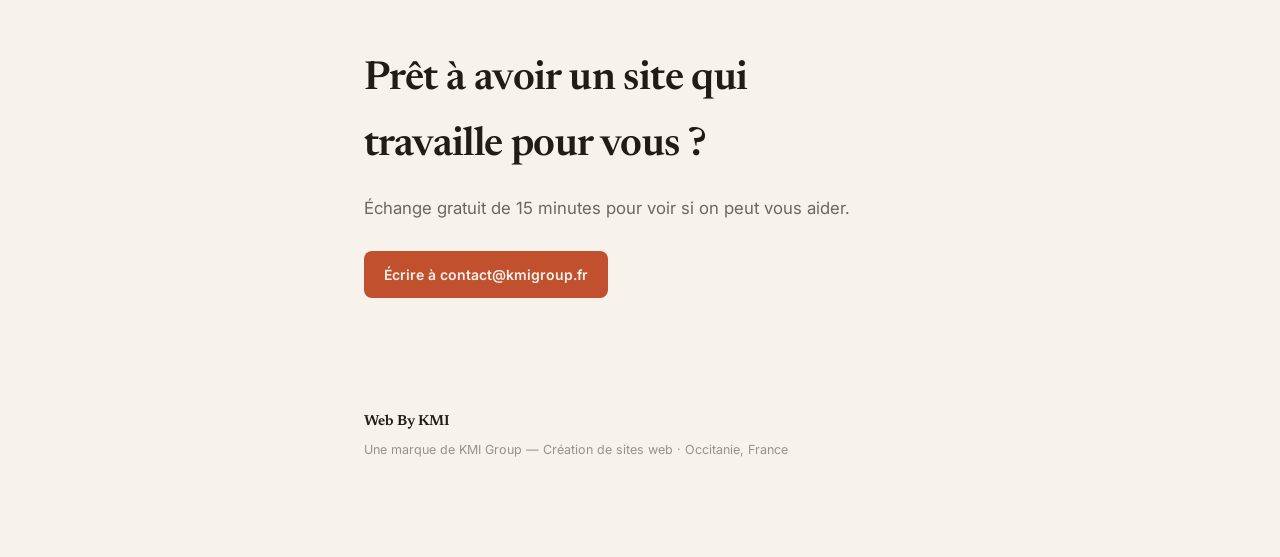
==== commit 50af6de8: "Refonte complète : composition dossier/prospectus, plus de vert Abandonne la structure "landing SaaS" ====
--- a/index.html
+++ b/index.html
@@ -5,40 +5,39 @@
 <meta name="viewport" content="width=device-width, initial-scale=1.0">
 <title>Web By KMI — Sites web pour indépendants & PME</title>
 <meta name="description" content="Sites WordPress rapides, bien référencés localement, conçus pour les indépendants, artisans et petites entreprises. Devis sous 48h.">
-<meta name="theme-color" content="#F5F5F7">
+<meta name="theme-color" content="#F7F3EC">
 <link rel="preconnect" href="https://fonts.googleapis.com">
 <link rel="preconnect" href="https://fonts.gstatic.com" crossorigin>
-<link href="https://fonts.googleapis.com/css2?family=Inter:wght@400;500;600;700;800&display=swap" rel="stylesheet">
+<link href="https://fonts.googleapis.com/css2?family=Newsreader:ital,opsz,wght@0,6..72,500;0,6..72,600;1,6..72,500;1,6..72,600&family=Inter:wght@400;500;600&display=swap" rel="stylesheet">
 <style>
   *,*::before,*::after{box-sizing:border-box;margin:0;padding:0;}
 
   :root{
-    --bg:#F5F5F7;
-    --ink:#1D1D1F;
-    --ink-70:rgba(29,29,31,0.68);
-    --ink-50:rgba(29,29,31,0.48);
-    --ink-15:rgba(29,29,31,0.1);
-    --glass:rgba(255,255,255,0.55);
-    --glass-strong:rgba(255,255,255,0.72);
-    --glass-border:rgba(255,255,255,0.85);
-    --accent:#0E8F6F;
-    --accent-dark:#0B6E56;
-    --shadow-glass: 0 8px 32px rgba(31,38,49,0.10), 0 1px 2px rgba(31,38,49,0.06);
-    --shadow-glass-lg: 0 24px 64px rgba(31,38,49,0.14), 0 2px 6px rgba(31,38,49,0.08);
+    --paper:#F7F3EC;
+    --paper-alt:#F1EADC;
+    --ink:#211C16;
+    --ink-85:rgba(33,28,22,0.85);
+    --ink-65:rgba(33,28,22,0.65);
+    --ink-45:rgba(33,28,22,0.45);
+    --ink-15:rgba(33,28,22,0.14);
+    --ink-08:rgba(33,28,22,0.08);
+    --accent:#C1502E;
+    --accent-dark:#9C3F22;
+    --accent-soft:rgba(193,80,46,0.1);
+    --font-serif:'Newsreader',serif;
+    --font-sans:'Inter',sans-serif;
     --ease:cubic-bezier(0.16,1,0.3,1);
   }
 
-  html{ scroll-behavior:smooth; background:var(--bg); }
+  html{ scroll-behavior:smooth; background:var(--paper); }
 
   body{
-    font-family:'Inter',sans-serif;
-    background:var(--bg);
+    font-family:var(--font-sans);
+    background:var(--paper);
     color:var(--ink);
     font-size:16px;
-    line-height:1.6;
+    line-height:1.65;
     -webkit-font-smoothing:antialiased;
-    overflow-x:hidden;
-    position:relative;
   }
 
   a{ color:inherit; }
@@ -48,466 +47,332 @@
     *,*::before,*::after{ animation-duration:0.001ms !important; transition-duration:0.001ms !important; }
   }
 
-  /* Background blobs — the colour the glass refracts */
-  .blobs{ position:fixed; inset:0; z-index:0; overflow:hidden; pointer-events:none; }
-  .blob{ position:absolute; border-radius:50%; filter:blur(70px); opacity:0.55; }
-  .blob-1{ width:520px; height:520px; top:-160px; left:-120px; background:radial-gradient(circle, #57E8C2, transparent 70%); animation:drift1 22s ease-in-out infinite alternate; }
-  .blob-2{ width:480px; height:480px; top:-60px; right:-140px; background:radial-gradient(circle, #5AB2FF, transparent 70%); animation:drift2 26s ease-in-out infinite alternate; }
-  .blob-3{ width:420px; height:420px; top:520px; left:40%; background:radial-gradient(circle, #FFB3C7, transparent 70%); opacity:0.4; animation:drift3 24s ease-in-out infinite alternate; }
-  .blob-4{ width:460px; height:460px; bottom:-140px; right:10%; background:radial-gradient(circle, #57E8C2, transparent 70%); opacity:0.4; animation:drift2 20s ease-in-out infinite alternate-reverse; }
-
-  @keyframes drift1{ from{ transform:translate(0,0); } to{ transform:translate(60px,40px); } }
-  @keyframes drift2{ from{ transform:translate(0,0); } to{ transform:translate(-50px,60px); } }
-  @keyframes drift3{ from{ transform:translate(0,0); } to{ transform:translate(40px,-30px); } }
-
-  main, header, footer{ position:relative; z-index:1; }
-
   [data-reveal]{
-    opacity:0; transform:translateY(16px) scale(0.99);
+    opacity:0; transform:translateY(14px);
     transition:opacity 0.8s var(--ease), transform 0.8s var(--ease);
     transition-delay:var(--reveal-delay, 0s);
   }
-  [data-reveal].is-visible{ opacity:1; transform:translateY(0) scale(1); }
-
-  /* GLASS BASE */
-  .glass{
-    position:relative;
-    background:var(--glass);
-    backdrop-filter:blur(24px) saturate(180%);
-    -webkit-backdrop-filter:blur(24px) saturate(180%);
-    border:1px solid var(--glass-border);
-    border-radius:28px;
-    box-shadow:var(--shadow-glass);
-  }
-  .glass::before{
-    content:'';
-    position:absolute; inset:0; border-radius:inherit;
-    padding:1px;
-    background:linear-gradient(140deg, rgba(255,255,255,0.95), rgba(255,255,255,0) 35%, rgba(255,255,255,0) 65%, rgba(255,255,255,0.5));
-    -webkit-mask:linear-gradient(#fff 0 0) content-box, linear-gradient(#fff 0 0);
-    -webkit-mask-composite:xor;
-    mask-composite:exclude;
-    pointer-events:none;
-  }
-
-  .wrap{ max-width:1100px; margin:0 auto; padding-left:1.5rem; padding-right:1.5rem; }
-
-  /* NAV */
-  .nav-shell{ position:sticky; top:16px; z-index:100; padding:0 1.5rem; }
-  nav{
-    max-width:1100px; margin:0 auto;
-    display:flex; align-items:center; justify-content:space-between;
-    padding:12px 12px 12px 26px;
-    border-radius:980px;
-  }
-  .nav-logo{
-    font-weight:800; font-size:16px;
-    text-decoration:none; color:var(--ink);
-    display:flex; align-items:center; gap:9px;
-    letter-spacing:-0.02em;
-  }
-  .nav-logo .dot{ width:8px; height:8px; border-radius:50%; background:var(--accent); flex-shrink:0; }
-  .nav-links{ display:flex; align-items:center; gap:2rem; }
-  .nav-link{ font-size:14px; font-weight:500; color:var(--ink-70); text-decoration:none; transition:color 0.25s; }
-  .nav-link:hover{ color:var(--ink); }
-  .nav-cta{
-    background:var(--ink);
-    color:var(--bg);
-    padding:11px 22px;
-    border-radius:980px;
-    font-size:14px; font-weight:600;
-    text-decoration:none;
-    transition:transform 0.3s var(--ease), opacity 0.3s var(--ease);
-    display:inline-block;
-  }
-  .nav-cta:hover{ transform:translateY(-1px) scale(1.02); opacity:0.85; }
-  @media (max-width:760px){ .nav-links{ display:none; } }
-
-  /* HERO */
-  .hero{ padding:2.5rem 1.5rem 3rem; }
-  .hero-panel{
-    max-width:900px; margin:0 auto;
-    padding:5rem 3rem;
-    text-align:center;
-  }
+  [data-reveal].is-visible{ opacity:1; transform:translateY(0); }
+
+  .layout{ display:grid; grid-template-columns:300px 1fr; min-height:100vh; }
+
+  /* SIDEBAR */
+  .sidebar{
+    position:sticky; top:0; height:100vh;
+    padding:3rem 2.25rem;
+    display:flex; flex-direction:column; justify-content:space-between;
+    border-right:1px solid var(--ink-15);
+    background:var(--paper-alt);
+  }
+  .side-top .wordmark{
+    font-family:var(--font-serif); font-weight:600; font-size:19px;
+    letter-spacing:-0.01em; color:var(--ink); text-decoration:none;
+    display:block; margin-bottom:0.6rem;
+  }
+  .side-top .tagline{ font-size:13px; color:var(--ink-45); line-height:1.5; margin-bottom:2.75rem; max-width:210px; }
+
+  .side-nav{ display:flex; flex-direction:column; gap:16px; }
+  .side-nav a{
+    position:relative; font-size:14px; font-weight:500; color:var(--ink-65);
+    text-decoration:none; padding-left:18px; transition:color 0.3s var(--ease);
+  }
+  .side-nav a::before{
+    content:''; position:absolute; left:0; top:50%; width:6px; height:6px;
+    border-radius:50%; background:var(--ink-15);
+    transform:translateY(-50%) scale(1); transition:background 0.3s var(--ease), transform 0.3s var(--ease);
+  }
+  .side-nav a.is-active{ color:var(--ink); font-weight:600; }
+  .side-nav a.is-active::before{ background:var(--accent); transform:translateY(-50%) scale(1.4); }
+
+  .side-bottom{ padding-top:2rem; }
+  .side-bottom .prompt{ font-family:var(--font-serif); font-size:16px; font-weight:600; margin-bottom:0.9rem; color:var(--ink); }
+  .btn-primary{
+    background:var(--accent); color:var(--paper);
+    padding:12px 20px; border-radius:8px;
+    font-weight:600; font-size:14px;
+    text-decoration:none; display:inline-block;
+    transition:transform 0.3s var(--ease), background 0.3s var(--ease);
+  }
+  .btn-primary:hover{ background:var(--accent-dark); transform:translateY(-2px); }
+
+  @media (max-width:900px){
+    .layout{ display:block; }
+    .sidebar{
+      position:sticky; top:0; height:auto; z-index:50;
+      flex-direction:row; align-items:center; justify-content:space-between;
+      padding:1.1rem 1.5rem; border-right:none; border-bottom:1px solid var(--ink-15);
+    }
+    .side-top .tagline, .side-nav, .side-bottom .prompt{ display:none; }
+    .side-top .wordmark{ margin-bottom:0; }
+    .side-bottom{ padding-top:0; }
+  }
+
+  /* CONTENT */
+  .content{ padding:5.5rem 3.5rem 6rem 4rem; max-width:760px; }
+  @media (max-width:900px){ .content{ padding:3rem 1.5rem 4rem; max-width:100%; } }
+
   .kicker{
-    display:inline-flex; align-items:center; gap:8px;
-    font-size:13px; font-weight:600;
-    letter-spacing:0.02em;
-    color:var(--ink-70);
-    margin-bottom:1.75rem;
-    padding:7px 16px;
-    background:rgba(255,255,255,0.6);
-    border:1px solid var(--glass-border);
-    border-radius:980px;
-  }
-  .kicker .dot{ width:7px; height:7px; border-radius:50%; background:var(--accent); }
-
-  .hero h1{
-    font-size:clamp(2.4rem,5.6vw,4.2rem);
-    font-weight:800;
-    line-height:1.08;
-    letter-spacing:-0.035em;
-    color:var(--ink);
-    margin-bottom:1.5rem;
-  }
-  .hero h1 span{ color:var(--accent); }
-
-  .hero p{
-    font-size:1.2rem;
-    font-weight:400;
-    color:var(--ink-70);
-    max-width:520px;
-    margin:0 auto 2.5rem;
-    line-height:1.6;
-  }
-
-  .hero-actions{ display:flex; gap:14px; justify-content:center; flex-wrap:wrap; margin-bottom:2.25rem; }
-
-  .btn-primary{
-    background:var(--accent);
-    color:#fff;
-    padding:16px 32px;
-    border-radius:980px;
-    font-weight:600; font-size:15px;
-    text-decoration:none;
-    box-shadow:0 12px 28px -8px rgba(14,143,111,0.5);
-    transition:transform 0.3s var(--ease), box-shadow 0.3s var(--ease);
-    display:inline-block;
-  }
-  .btn-primary:hover{ transform:translateY(-2px) scale(1.02); box-shadow:0 16px 36px -8px rgba(14,143,111,0.6); }
-
-  .btn-glass{
-    background:rgba(255,255,255,0.5);
-    color:var(--ink);
-    padding:16px 32px;
-    border-radius:980px;
-    font-weight:600; font-size:15px;
-    text-decoration:none;
-    border:1px solid var(--glass-border);
-    backdrop-filter:blur(12px);
-    -webkit-backdrop-filter:blur(12px);
-    transition:transform 0.3s var(--ease), background 0.3s var(--ease);
-    display:inline-block;
-  }
-  .btn-glass:hover{ transform:translateY(-2px); background:rgba(255,255,255,0.75); }
-
-  .hero-trust{ font-size:13.5px; color:var(--ink-50); }
-  .hero-trust .sep{ margin:0 10px; opacity:0.6; }
-
-  /* STATS */
-  .stats-panel{
-    max-width:900px; margin:0 auto;
-    padding:2.75rem 2rem;
-    display:grid; grid-template-columns:repeat(3,1fr);
-    text-align:center;
-  }
-  .stats-panel > div{ position:relative; }
-  .stats-panel > div + div::before{
-    content:''; position:absolute; left:0; top:8px; bottom:8px; width:1px;
-    background:var(--ink-15);
-  }
-  .stat-num{ font-size:clamp(2.2rem,4.4vw,3rem); font-weight:800; color:var(--ink); line-height:1; margin-bottom:8px; letter-spacing:-0.03em; }
-  .stat-num .unit{ color:var(--accent); }
-  .stat-label{ font-size:13px; color:var(--ink-50); font-weight:500; }
-  @media (max-width:640px){
-    .stats-panel{ grid-template-columns:1fr; gap:1.75rem; padding:2.25rem 1.5rem; }
-    .stats-panel > div + div::before{ display:none; }
-  }
-
-  /* SECTION */
-  section{ padding:6rem 1.5rem; }
-  .section-head{ text-align:center; max-width:560px; margin:0 auto 3.5rem; }
+    font-size:13px; font-weight:600; letter-spacing:0.08em; text-transform:uppercase;
+    color:var(--accent); margin-bottom:1.25rem;
+  }
+
+  .intro h1{
+    font-family:var(--font-serif);
+    font-size:clamp(2.2rem,4.6vw,3.4rem);
+    font-weight:600; line-height:1.14; letter-spacing:-0.015em;
+    color:var(--ink); margin-bottom:1.5rem;
+  }
+  .intro h1 em{ font-style:italic; color:var(--accent); font-weight:500; }
+
+  .lede{ font-size:1.15rem; color:var(--ink-65); max-width:520px; margin-bottom:2.25rem; line-height:1.65; }
+
+  .intro-actions{ display:flex; align-items:center; gap:2rem; flex-wrap:wrap; margin-bottom:2.75rem; }
+  .link-arrow{
+    font-weight:600; font-size:14.5px; text-decoration:none; color:var(--ink);
+    border-bottom:1px solid var(--ink-15); padding-bottom:3px;
+    transition:border-color 0.3s var(--ease), gap 0.3s var(--ease);
+    display:inline-flex; align-items:center; gap:6px;
+  }
+  .link-arrow:hover{ border-color:var(--ink); gap:10px; }
+
+  .inline-stats{
+    display:flex; gap:2.5rem; flex-wrap:wrap;
+    padding:1.75rem 0; margin-bottom:1.5rem;
+    border-top:1px solid var(--ink-15); border-bottom:1px solid var(--ink-15);
+  }
+  .inline-stats div{ display:flex; flex-direction:column; gap:4px; }
+  .inline-stats strong{ font-family:var(--font-serif); font-size:1.5rem; font-weight:600; color:var(--ink); letter-spacing:-0.01em; }
+  .inline-stats span{ font-size:12.5px; color:var(--ink-45); }
+
+  .trust-line{ font-size:13.5px; color:var(--ink-45); }
+  .trust-line .sep{ margin:0 10px; opacity:0.6; }
+
+  /* SECTIONS */
+  section{ padding-top:5.5rem; }
   .eyebrow{
-    font-size:13px; font-weight:700;
-    color:var(--accent);
-    text-transform:uppercase;
-    letter-spacing:0.08em;
-    margin-bottom:0.85rem;
-    display:block;
+    font-size:13px; font-weight:600; letter-spacing:0.08em; text-transform:uppercase;
+    color:var(--accent); margin-bottom:0.9rem; display:block;
   }
   .section-h2{
-    font-size:clamp(1.9rem,3.6vw,2.6rem);
-    font-weight:800;
-    color:var(--ink);
-    letter-spacing:-0.03em;
-    margin-bottom:1rem;
-    line-height:1.15;
-  }
-  .section-sub{ color:var(--ink-70); font-size:1.05rem; line-height:1.6; }
-
-  /* OFFERS */
-  .offers-grid{
-    display:grid; grid-template-columns:repeat(auto-fit, minmax(280px,1fr));
-    gap:22px; max-width:820px; margin:0 auto 22px;
-  }
-  .offer-card{ padding:2.25rem; transition:transform 0.4s var(--ease), box-shadow 0.4s var(--ease); }
-  .offer-card:hover{ transform:translateY(-6px); box-shadow:var(--shadow-glass-lg); }
-  .offer-card.featured{ background:rgba(14,143,111,0.1); border-color:rgba(14,143,111,0.35); }
-
-  .offer-label{ font-size:12px; font-weight:700; letter-spacing:0.08em; text-transform:uppercase; color:var(--accent); margin-bottom:0.9rem; }
-  .offer-name{ font-size:1.3rem; font-weight:800; color:var(--ink); margin-bottom:0.6rem; letter-spacing:-0.02em; }
-  .offer-desc{ font-size:14.5px; color:var(--ink-70); margin-bottom:1.6rem; line-height:1.55; min-height:44px; }
-
-  .offer-price-row{ display:flex; align-items:baseline; gap:7px; margin-bottom:1.6rem; }
-  .offer-price{ font-size:2.6rem; font-weight:800; color:var(--ink); letter-spacing:-0.03em; }
-  .offer-unit{ font-size:13.5px; color:var(--ink-50); }
-
-  .offer-features{ list-style:none; font-size:14.5px; }
-  .offer-features li{ padding:10px 0; display:flex; align-items:flex-start; gap:11px; color:var(--ink); border-top:1px solid rgba(29,29,31,0.07); }
-  .offer-features li:first-child{ border-top:none; }
-  .check-dot{ width:18px; height:18px; border-radius:50%; background:rgba(14,143,111,0.15); display:flex; align-items:center; justify-content:center; flex-shrink:0; margin-top:1px; }
-  .check-dot svg{ width:11px; height:11px; color:var(--accent-dark); }
-
-  .monthly-panel{
-    max-width:820px; margin:0 auto;
-    padding:2.25rem 2.5rem;
-    display:flex; align-items:center; gap:2rem; flex-wrap:wrap;
-  }
-  .monthly-price{ font-size:2.6rem; font-weight:800; color:var(--accent); line-height:1; letter-spacing:-0.03em; }
-  .monthly-unit{ font-size:13.5px; color:var(--ink-50); margin-top:5px; }
-  .monthly-body{ flex:1; min-width:260px; }
-  .monthly-title{ font-weight:700; font-size:1.05rem; margin-bottom:0.7rem; color:var(--ink); }
-  .monthly-list{ list-style:none; font-size:14px; color:var(--ink-70); display:flex; flex-wrap:wrap; gap:8px 20px; }
-  .monthly-list li{ display:flex; align-items:center; gap:7px; }
-  .monthly-list .check-dot{ width:16px; height:16px; }
-  .monthly-list .check-dot svg{ width:9.5px; height:9.5px; }
-  @media (max-width:600px){ .monthly-panel{ flex-direction:column; align-items:flex-start; padding:2rem 1.75rem; } }
-
-  /* PROCESS */
-  .process-grid{
-    display:grid; grid-template-columns:repeat(auto-fit, minmax(220px,1fr));
-    gap:20px; max-width:1000px; margin:0 auto;
-  }
-  .process-card{ padding:2rem; }
-  .process-num{
-    display:inline-flex; align-items:center; justify-content:center;
-    width:40px; height:40px; border-radius:50%;
-    background:rgba(14,143,111,0.12);
-    color:var(--accent-dark); font-weight:800; font-size:15px;
-    margin-bottom:1.2rem;
-  }
-  .process-title{ font-weight:700; font-size:1.08rem; margin-bottom:0.55rem; color:var(--ink); letter-spacing:-0.01em; }
-  .process-desc{ font-size:14px; color:var(--ink-70); line-height:1.6; }
-
-  /* TRUST */
-  .trust-grid{
-    display:grid; grid-template-columns:repeat(auto-fit, minmax(240px,1fr));
-    gap:20px; max-width:1000px; margin:0 auto;
-  }
-  .trust-card{ padding:1.9rem; transition:transform 0.4s var(--ease), box-shadow 0.4s var(--ease); }
-  .trust-card:hover{ transform:translateY(-4px); box-shadow:var(--shadow-glass-lg); }
-  .trust-icon{
-    width:42px; height:42px; border-radius:13px;
-    background:rgba(14,143,111,0.12);
-    display:flex; align-items:center; justify-content:center;
-    margin-bottom:1.1rem;
-  }
-  .trust-icon svg{ width:20px; height:20px; color:var(--accent-dark); }
-  .trust-title{ font-weight:700; font-size:1.02rem; margin-bottom:0.45rem; color:var(--ink); }
-  .trust-desc{ font-size:14px; color:var(--ink-70); line-height:1.6; }
-
-  /* CTA FINAL */
-  .cta-section{ padding:2rem 1.5rem 6rem; }
-  .cta-panel{
-    max-width:820px; margin:0 auto;
-    padding:4.5rem 2.5rem;
-    text-align:center;
-  }
-  .cta-panel h2{ font-size:clamp(1.9rem,4vw,2.75rem); font-weight:800; color:var(--ink); margin-bottom:1rem; letter-spacing:-0.03em; }
-  .cta-panel p{ color:var(--ink-70); margin-bottom:2.1rem; font-size:1.08rem; }
-
-  /* FOOTER */
-  footer{ padding:2.5rem 1.5rem 3rem; text-align:center; }
-  .footer-logo{ font-weight:800; font-size:15px; color:var(--ink); margin-bottom:0.5rem; letter-spacing:-0.02em; }
-  .footer-meta{ font-size:13px; color:var(--ink-50); }
-
-  @media (max-width:600px){
-    section{ padding:4rem 1.25rem; }
-    .hero-panel{ padding:3.5rem 1.75rem; }
-    .cta-panel{ padding:3.25rem 1.75rem; }
-  }
+    font-family:var(--font-serif); font-size:clamp(1.7rem,3vw,2.15rem);
+    font-weight:600; letter-spacing:-0.01em; color:var(--ink); margin-bottom:0.85rem; line-height:1.22;
+  }
+  .section-sub{ color:var(--ink-65); font-size:1.02rem; max-width:480px; margin-bottom:3rem; line-height:1.6; }
+
+  /* RATE LIST (offres) */
+  .rate-list{ border-top:1px solid var(--ink-15); }
+  .rate-row{ padding:2.25rem 0; border-bottom:1px solid var(--ink-15); }
+  .rate-row.featured{ border-left:3px solid var(--accent); padding-left:1.5rem; margin-left:-1.5rem; }
+  .rate-head{
+    display:flex; align-items:baseline; justify-content:space-between; flex-wrap:wrap; gap:0.5rem 1.5rem;
+    margin-bottom:0.75rem;
+  }
+  .rate-head h3{ font-family:var(--font-serif); font-size:1.3rem; font-weight:600; color:var(--ink); letter-spacing:-0.01em; }
+  .rate-tag{
+    font-size:11px; font-weight:700; letter-spacing:0.07em; text-transform:uppercase;
+    color:var(--accent-dark); background:var(--accent-soft); padding:3px 9px; border-radius:5px; margin-left:10px;
+  }
+  .rate-price{ font-family:var(--font-serif); font-size:1.5rem; font-weight:600; color:var(--ink); white-space:nowrap; }
+  .rate-price span{ font-family:var(--font-sans); font-size:12.5px; font-weight:500; color:var(--ink-45); margin-left:6px; }
+  .rate-desc{ font-size:14.5px; color:var(--ink-65); margin-bottom:1.1rem; max-width:480px; }
+  .rate-features{ list-style:none; display:flex; flex-wrap:wrap; gap:8px 24px; font-size:14px; color:var(--ink-85); }
+  .rate-features li{ display:flex; align-items:center; gap:8px; }
+  .rate-features li::before{ content:''; width:5px; height:5px; border-radius:50%; background:var(--accent); flex-shrink:0; }
+
+  /* MARGINALIA (méthode) */
+  .marginalia-list{ border-top:1px solid var(--ink-15); }
+  .marginalia-row{
+    display:grid; grid-template-columns:52px 1fr; gap:1.5rem;
+    padding:2rem 0; border-bottom:1px solid var(--ink-15); align-items:baseline;
+  }
+  .marginalia-num{ font-family:var(--font-serif); font-size:1.7rem; font-weight:500; color:var(--ink-15); letter-spacing:-0.01em; }
+  .marginalia-row h3{ font-weight:600; font-size:1.05rem; color:var(--ink); margin-bottom:0.4rem; }
+  .marginalia-row p{ font-size:14.5px; color:var(--ink-65); line-height:1.6; max-width:460px; }
+  @media (max-width:560px){ .marginalia-row{ grid-template-columns:1fr; gap:0.35rem; } .marginalia-num{ font-size:1.3rem; } }
+
+  /* DEFINITION LIST (garanties) */
+  .def-list{ border-top:1px solid var(--ink-15); }
+  .def-row{
+    display:grid; grid-template-columns:200px 1fr; gap:2rem;
+    padding:1.75rem 0; border-bottom:1px solid var(--ink-15);
+  }
+  .def-row dt{ font-family:var(--font-serif); font-weight:600; font-size:1.05rem; color:var(--ink); }
+  .def-row dd{ font-size:14.5px; color:var(--ink-65); line-height:1.6; }
+  @media (max-width:640px){ .def-row{ grid-template-columns:1fr; gap:0.4rem; } }
+
+  /* CLOSING */
+  .closing{ padding:5.5rem 0 3rem; border-top:1px solid var(--ink-15); margin-top:5.5rem; }
+  .closing h2{
+    font-family:var(--font-serif); font-size:clamp(1.9rem,3.6vw,2.5rem); font-weight:600;
+    color:var(--ink); letter-spacing:-0.015em; margin-bottom:1rem; max-width:480px;
+  }
+  .closing p{ color:var(--ink-65); margin-bottom:1.75rem; font-size:1.05rem; }
+
+  footer{ padding-top:4rem; }
+  .footer-logo{ font-family:var(--font-serif); font-weight:600; font-size:14.5px; color:var(--ink); margin-bottom:0.4rem; }
+  .footer-meta{ font-size:12.5px; color:var(--ink-45); }
 </style>
 </head>
 <body>
 
-<div class="blobs" aria-hidden="true">
-  <div class="blob blob-1"></div>
-  <div class="blob blob-2"></div>
-  <div class="blob blob-3"></div>
-  <div class="blob blob-4"></div>
-</div>
-
-<div class="nav-shell">
-  <nav class="glass" id="site-nav">
-    <a href="#" class="nav-logo"><span class="dot"></span>Web By KMI</a>
-    <div class="nav-links">
-      <a href="#offres" class="nav-link">Offres</a>
-      <a href="#methode" class="nav-link">Méthode</a>
-      <a href="#garanties" class="nav-link">Garanties</a>
+<div class="layout">
+  <aside class="sidebar">
+    <div class="side-top">
+      <a href="#" class="wordmark">Web By KMI</a>
+      <p class="tagline">Sites web pour indépendants & PME — Occitanie</p>
+      <nav class="side-nav" id="side-nav">
+        <a href="#offres" data-section="offres">Offres</a>
+        <a href="#methode" data-section="methode">Méthode</a>
+        <a href="#garanties" data-section="garanties">Garanties</a>
+      </nav>
     </div>
-    <a href="mailto:contact@kmigroup.fr" class="nav-cta">Demander un devis</a>
-  </nav>
-</div>
-
-<main>
-  <div class="hero">
-    <div class="hero-panel glass" data-reveal>
-      <span class="kicker"><span class="dot"></span>Création de sites web en Occitanie</span>
-      <h1>Un site professionnel qui <span>vous ramène des clients</span></h1>
-      <p>Sites WordPress rapides, bien référencés localement, conçus pour les indépendants, artisans et petites entreprises.</p>
-      <div class="hero-actions">
+    <div class="side-bottom">
+      <p class="prompt">Un projet en tête ?</p>
+      <a href="mailto:contact@kmigroup.fr" class="btn-primary">Demander un devis</a>
+    </div>
+  </aside>
+
+  <main class="content">
+    <div class="intro" data-reveal>
+      <p class="kicker">Création de sites web — Occitanie</p>
+      <h1>Un site professionnel qui <em>vous ramène des clients</em>.</h1>
+      <p class="lede">Sites WordPress rapides, bien référencés localement, conçus pour les indépendants, artisans et petites entreprises.</p>
+      <div class="intro-actions">
         <a href="mailto:contact@kmigroup.fr" class="btn-primary">Demander un devis gratuit</a>
-        <a href="#offres" class="btn-glass">Voir les tarifs</a>
+        <a href="#offres" class="link-arrow">Voir les tarifs →</a>
       </div>
-      <p class="hero-trust">Devis sous 48h<span class="sep">·</span>Vous restez propriétaire<span class="sep">·</span>Interlocuteur unique</p>
+      <div class="inline-stats">
+        <div><strong>48h</strong><span>Pour recevoir votre devis</span></div>
+        <div><strong>2 sem.</strong><span>Délai moyen de livraison</span></div>
+        <div><strong>30%</strong><span>D'acompte, le reste à la livraison</span></div>
+      </div>
+      <p class="trust-line">Devis sous 48h<span class="sep">·</span>Vous restez propriétaire<span class="sep">·</span>Interlocuteur unique</p>
     </div>
-  </div>
-
-  <div class="wrap">
-    <div class="stats-panel glass" data-reveal>
-      <div>
-        <div class="stat-num">48<span class="unit">h</span></div>
-        <div class="stat-label">Pour recevoir votre devis</div>
-      </div>
-      <div>
-        <div class="stat-num">2<span class="unit"> sem.</span></div>
-        <div class="stat-label">Délai moyen de livraison</div>
-      </div>
-      <div>
-        <div class="stat-num">30<span class="unit">%</span></div>
-        <div class="stat-label">D'acompte, le reste à la livraison</div>
-      </div>
-    </div>
-  </div>
-
-  <section id="offres" style="scroll-margin-top:100px;">
-    <div class="section-head" data-reveal>
+
+    <section id="offres" data-reveal style="scroll-margin-top:2rem;">
       <span class="eyebrow">Tarifs</span>
       <h2 class="section-h2">Des prix clairs, sans surprise</h2>
       <p class="section-sub">Deux formules selon votre point de départ, plus un forfait mensuel pour ne plus vous en occuper.</p>
-    </div>
-
-    <div class="offers-grid">
-      <div class="offer-card glass" data-reveal style="--reveal-delay:0s">
-        <div class="offer-name">Optimisation</div>
-        <p class="offer-desc">Votre site existe mais peine à attirer des clients. On le remet en ordre.</p>
-        <div class="offer-price-row"><span class="offer-price">250€</span><span class="offer-unit">paiement unique</span></div>
-        <ul class="offer-features">
-          <li><span class="check-dot"><svg viewBox="0 0 24 24" fill="none" stroke="currentColor" stroke-width="2.8"><path d="M20 6L9 17l-5-5"/></svg></span>Audit complet du site existant</li>
-          <li><span class="check-dot"><svg viewBox="0 0 24 24" fill="none" stroke="currentColor" stroke-width="2.8"><path d="M20 6L9 17l-5-5"/></svg></span>Optimisation vitesse et mobile</li>
-          <li><span class="check-dot"><svg viewBox="0 0 24 24" fill="none" stroke="currentColor" stroke-width="2.8"><path d="M20 6L9 17l-5-5"/></svg></span>Fiche Google Business Profile</li>
-          <li><span class="check-dot"><svg viewBox="0 0 24 24" fill="none" stroke="currentColor" stroke-width="2.8"><path d="M20 6L9 17l-5-5"/></svg></span>Mots-clés locaux ciblés</li>
-        </ul>
+
+      <div class="rate-list">
+        <div class="rate-row">
+          <div class="rate-head">
+            <h3>Optimisation</h3>
+            <div class="rate-price">250€<span>paiement unique</span></div>
+          </div>
+          <p class="rate-desc">Votre site existe mais peine à attirer des clients. On le remet en ordre.</p>
+          <ul class="rate-features">
+            <li>Audit complet du site existant</li>
+            <li>Optimisation vitesse et mobile</li>
+            <li>Fiche Google Business Profile</li>
+            <li>Mots-clés locaux ciblés</li>
+          </ul>
+        </div>
+
+        <div class="rate-row featured">
+          <div class="rate-head">
+            <h3>Refonte complète<span class="rate-tag">Le plus choisi</span></h3>
+            <div class="rate-price">500€<span>paiement unique</span></div>
+          </div>
+          <p class="rate-desc">Un site neuf, pensé pour convertir vos visiteurs en clients.</p>
+          <ul class="rate-features">
+            <li>Conception WordPress sur-mesure</li>
+            <li>Rédaction des contenus incluse</li>
+            <li>SEO technique et local</li>
+            <li>Formulaire de contact</li>
+            <li>Vous restez propriétaire du site</li>
+          </ul>
+        </div>
+
+        <div class="rate-row">
+          <div class="rate-head">
+            <h3>Maintenance + SEO local</h3>
+            <div class="rate-price">97€<span>par mois, sans engagement</span></div>
+          </div>
+          <ul class="rate-features">
+            <li>Sauvegardes & sécurité</li>
+            <li>Google Business Profile géré</li>
+            <li>Publications mensuelles</li>
+            <li>Rapport de suivi mensuel</li>
+          </ul>
+        </div>
       </div>
-
-      <div class="offer-card glass featured" data-reveal style="--reveal-delay:0.1s">
-        <div class="offer-label">Le plus choisi</div>
-        <div class="offer-name">Refonte complète</div>
-        <p class="offer-desc">Un site neuf, pensé pour convertir vos visiteurs en clients.</p>
-        <div class="offer-price-row"><span class="offer-price">500€</span><span class="offer-unit">paiement unique</span></div>
-        <ul class="offer-features">
-          <li><span class="check-dot"><svg viewBox="0 0 24 24" fill="none" stroke="currentColor" stroke-width="2.8"><path d="M20 6L9 17l-5-5"/></svg></span>Conception WordPress sur-mesure</li>
-          <li><span class="check-dot"><svg viewBox="0 0 24 24" fill="none" stroke="currentColor" stroke-width="2.8"><path d="M20 6L9 17l-5-5"/></svg></span>Rédaction des contenus incluse</li>
-          <li><span class="check-dot"><svg viewBox="0 0 24 24" fill="none" stroke="currentColor" stroke-width="2.8"><path d="M20 6L9 17l-5-5"/></svg></span>SEO technique et local</li>
-          <li><span class="check-dot"><svg viewBox="0 0 24 24" fill="none" stroke="currentColor" stroke-width="2.8"><path d="M20 6L9 17l-5-5"/></svg></span>Formulaire de contact</li>
-          <li><span class="check-dot"><svg viewBox="0 0 24 24" fill="none" stroke="currentColor" stroke-width="2.8"><path d="M20 6L9 17l-5-5"/></svg></span>Vous restez propriétaire du site</li>
-        </ul>
-      </div>
-    </div>
-
-    <div class="monthly-panel glass" data-reveal>
-      <div>
-        <div class="monthly-price">97€</div>
-        <div class="monthly-unit">par mois, sans engagement</div>
-      </div>
-      <div class="monthly-body">
-        <div class="monthly-title">Forfait maintenance + SEO local</div>
-        <ul class="monthly-list">
-          <li><span class="check-dot"><svg viewBox="0 0 24 24" fill="none" stroke="currentColor" stroke-width="2.8"><path d="M20 6L9 17l-5-5"/></svg></span>Sauvegardes & sécurité</li>
-          <li><span class="check-dot"><svg viewBox="0 0 24 24" fill="none" stroke="currentColor" stroke-width="2.8"><path d="M20 6L9 17l-5-5"/></svg></span>Google Business Profile géré</li>
-          <li><span class="check-dot"><svg viewBox="0 0 24 24" fill="none" stroke="currentColor" stroke-width="2.8"><path d="M20 6L9 17l-5-5"/></svg></span>Publications mensuelles</li>
-          <li><span class="check-dot"><svg viewBox="0 0 24 24" fill="none" stroke="currentColor" stroke-width="2.8"><path d="M20 6L9 17l-5-5"/></svg></span>Rapport de suivi mensuel</li>
-        </ul>
-      </div>
-    </div>
-  </section>
-
-  <section id="methode" style="scroll-margin-top:100px;">
-    <div class="section-head" data-reveal>
+    </section>
+
+    <section id="methode" data-reveal style="scroll-margin-top:2rem;">
       <span class="eyebrow">Méthode</span>
       <h2 class="section-h2">De zéro à en ligne en 2 semaines</h2>
       <p class="section-sub">Un processus simple, sans jargon technique, pour ne pas perdre de temps.</p>
-    </div>
-
-    <div class="process-grid">
-      <div class="process-card glass" data-reveal style="--reveal-delay:0s">
-        <div class="process-num">1</div>
-        <div class="process-title">Échange découverte</div>
-        <p class="process-desc">15 minutes à distance pour comprendre votre activité et vos objectifs.</p>
+
+      <div class="marginalia-list">
+        <div class="marginalia-row">
+          <div class="marginalia-num">01</div>
+          <div>
+            <h3>Échange découverte</h3>
+            <p>15 minutes à distance pour comprendre votre activité et vos objectifs.</p>
+          </div>
+        </div>
+        <div class="marginalia-row">
+          <div class="marginalia-num">02</div>
+          <div>
+            <h3>Devis & bon de commande</h3>
+            <p>Devis envoyé sous 48h. Acompte de 30% pour démarrer.</p>
+          </div>
+        </div>
+        <div class="marginalia-row">
+          <div class="marginalia-num">03</div>
+          <div>
+            <h3>Conception & validation</h3>
+            <p>Vous validez chaque étape avant publication.</p>
+          </div>
+        </div>
+        <div class="marginalia-row">
+          <div class="marginalia-num">04</div>
+          <div>
+            <h3>Mise en ligne</h3>
+            <p>Le site est publié, le solde réglé. Vous êtes propriétaire.</p>
+          </div>
+        </div>
       </div>
-      <div class="process-card glass" data-reveal style="--reveal-delay:0.08s">
-        <div class="process-num">2</div>
-        <div class="process-title">Devis & bon de commande</div>
-        <p class="process-desc">Devis envoyé sous 48h. Acompte de 30% pour démarrer.</p>
-      </div>
-      <div class="process-card glass" data-reveal style="--reveal-delay:0.16s">
-        <div class="process-num">3</div>
-        <div class="process-title">Conception & validation</div>
-        <p class="process-desc">Vous validez chaque étape avant publication.</p>
-      </div>
-      <div class="process-card glass" data-reveal style="--reveal-delay:0.24s">
-        <div class="process-num">4</div>
-        <div class="process-title">Mise en ligne</div>
-        <p class="process-desc">Le site est publié, le solde réglé. Vous êtes propriétaire.</p>
-      </div>
-    </div>
-  </section>
-
-  <section id="garanties" style="scroll-margin-top:100px;">
-    <div class="section-head" data-reveal>
+    </section>
+
+    <section id="garanties" data-reveal style="scroll-margin-top:2rem;">
       <span class="eyebrow">Garanties</span>
       <h2 class="section-h2">Ce que vous êtes en droit d'attendre</h2>
       <p class="section-sub">Des engagements concrets, pas des promesses marketing.</p>
-    </div>
-
-    <div class="trust-grid">
-      <div class="trust-card glass" data-reveal style="--reveal-delay:0s">
-        <div class="trust-icon"><svg viewBox="0 0 24 24" fill="none" stroke="currentColor" stroke-width="1.8"><path d="M3 9l9-7 9 7v11a2 2 0 01-2 2H5a2 2 0 01-2-2z"/><path d="M9 22V12h6v10"/></svg></div>
-        <div class="trust-title">Vous êtes propriétaire</div>
-        <p class="trust-desc">Hébergement et nom de domaine à votre nom. Aucune dépendance à notre plate-forme.</p>
-      </div>
-      <div class="trust-card glass" data-reveal style="--reveal-delay:0.08s">
-        <div class="trust-icon"><svg viewBox="0 0 24 24" fill="none" stroke="currentColor" stroke-width="1.8"><circle cx="12" cy="12" r="10"/><path d="M12 6v6l4 2"/></svg></div>
-        <div class="trust-title">Une promesse SEO honnête</div>
-        <p class="trust-desc">On ne promet jamais la première place sur Google. On cible votre zone de chalandise réelle.</p>
-      </div>
-      <div class="trust-card glass" data-reveal style="--reveal-delay:0.16s">
-        <div class="trust-icon"><svg viewBox="0 0 24 24" fill="none" stroke="currentColor" stroke-width="1.8"><path d="M21 11.5a8.38 8.38 0 01-.9 3.8 8.5 8.5 0 01-7.6 4.7 8.38 8.38 0 01-3.8-.9L3 21l1.9-5.7a8.38 8.38 0 01-.9-3.8 8.5 8.5 0 014.7-7.6 8.38 8.38 0 013.8-.9h.5a8.48 8.48 0 018 8v.5z"/></svg></div>
-        <div class="trust-title">Un interlocuteur unique</div>
-        <p class="trust-desc">Vous nous écrivez directement. Pas de support externalisé ni de ticket.</p>
-      </div>
-      <div class="trust-card glass" data-reveal style="--reveal-delay:0.24s">
-        <div class="trust-icon"><svg viewBox="0 0 24 24" fill="none" stroke="currentColor" stroke-width="1.8"><path d="M3 3v18h18"/><path d="M18.7 8l-5.1 5.1-2.83-2.83L7 14"/></svg></div>
-        <div class="trust-title">Un rapport mensuel lisible</div>
-        <p class="trust-desc">Visites, clics, appels générés — chaque mois, sans jargon technique.</p>
-      </div>
-    </div>
-  </section>
-
-  <div class="cta-section">
-    <div class="cta-panel glass" data-reveal>
+
+      <dl class="def-list">
+        <div class="def-row">
+          <dt>Vous êtes propriétaire</dt>
+          <dd>Hébergement et nom de domaine à votre nom. Aucune dépendance à notre plate-forme.</dd>
+        </div>
+        <div class="def-row">
+          <dt>Une promesse SEO honnête</dt>
+          <dd>On ne promet jamais la première place sur Google. On cible votre zone de chalandise réelle.</dd>
+        </div>
+        <div class="def-row">
+          <dt>Un interlocuteur unique</dt>
+          <dd>Vous nous écrivez directement. Pas de support externalisé ni de ticket.</dd>
+        </div>
+        <div class="def-row">
+          <dt>Un rapport mensuel lisible</dt>
+          <dd>Visites, clics, appels générés — chaque mois, sans jargon technique.</dd>
+        </div>
+      </dl>
+    </section>
+
+    <div class="closing" data-reveal>
       <h2>Prêt à avoir un site qui travaille pour vous ?</h2>
       <p>Échange gratuit de 15 minutes pour voir si on peut vous aider.</p>
       <a href="mailto:contact@kmigroup.fr" class="btn-primary">Écrire à contact@kmigroup.fr</a>
     </div>
-  </div>
-</main>
-
-<footer>
-  <div class="footer-logo">Web By KMI</div>
-  <p class="footer-meta">Une marque de KMI Group — Création de sites web · Occitanie, France</p>
-</footer>
+
+    <footer>
+      <div class="footer-logo">Web By KMI</div>
+      <p class="footer-meta">Une marque de KMI Group — Création de sites web · Occitanie, France</p>
+    </footer>
+  </main>
+</div>
 
 <script>
 (function () {
@@ -517,15 +382,33 @@
   if (reduceMotion || !('IntersectionObserver' in window)) {
     revealTargets.forEach(function (el) { el.classList.add('is-visible'); });
   } else {
-    var observer = new IntersectionObserver(function (entries) {
+    var revealObserver = new IntersectionObserver(function (entries) {
       entries.forEach(function (entry) {
         if (entry.isIntersecting) {
           entry.target.classList.add('is-visible');
-          observer.unobserve(entry.target);
+          revealObserver.unobserve(entry.target);
         }
       });
-    }, { threshold: 0.12 });
-    revealTargets.forEach(function (el) { observer.observe(el); });
+    }, { threshold: 0.1 });
+    revealTargets.forEach(function (el) { revealObserver.observe(el); });
+  }
+
+  var navLinks = document.querySelectorAll('#side-nav a');
+  if (navLinks.length) {
+    var sections = Array.prototype.map.call(navLinks, function (link) {
+      return document.getElementById(link.dataset.section);
+    });
+    var setActive = function (id) {
+      navLinks.forEach(function (link) {
+        link.classList.toggle('is-active', link.dataset.section === id);
+      });
+    };
+    var spy = new IntersectionObserver(function (entries) {
+      entries.forEach(function (entry) {
+        if (entry.isIntersecting) setActive(entry.target.id);
+      });
+    }, { rootMargin: '-20% 0px -70% 0px' });
+    sections.forEach(function (s) { if (s) spy.observe(s); });
   }
 })();
 </script>
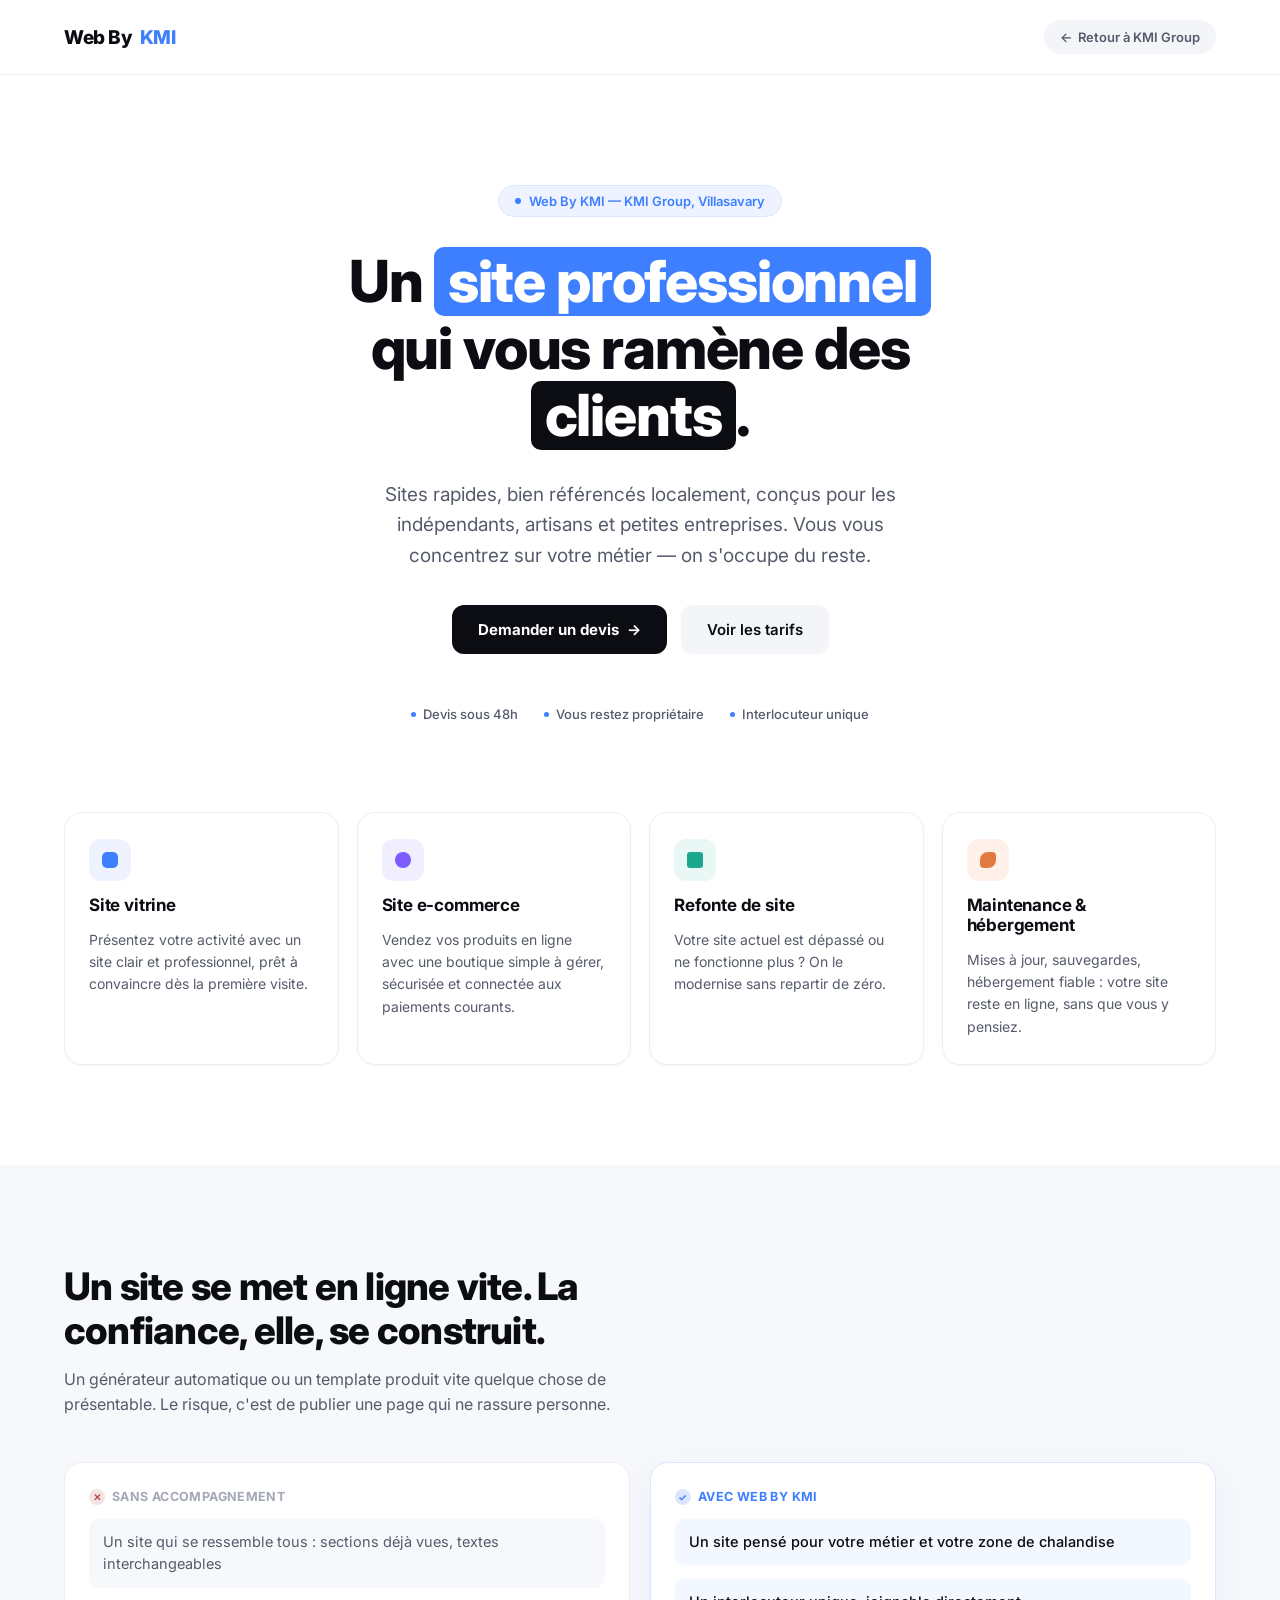
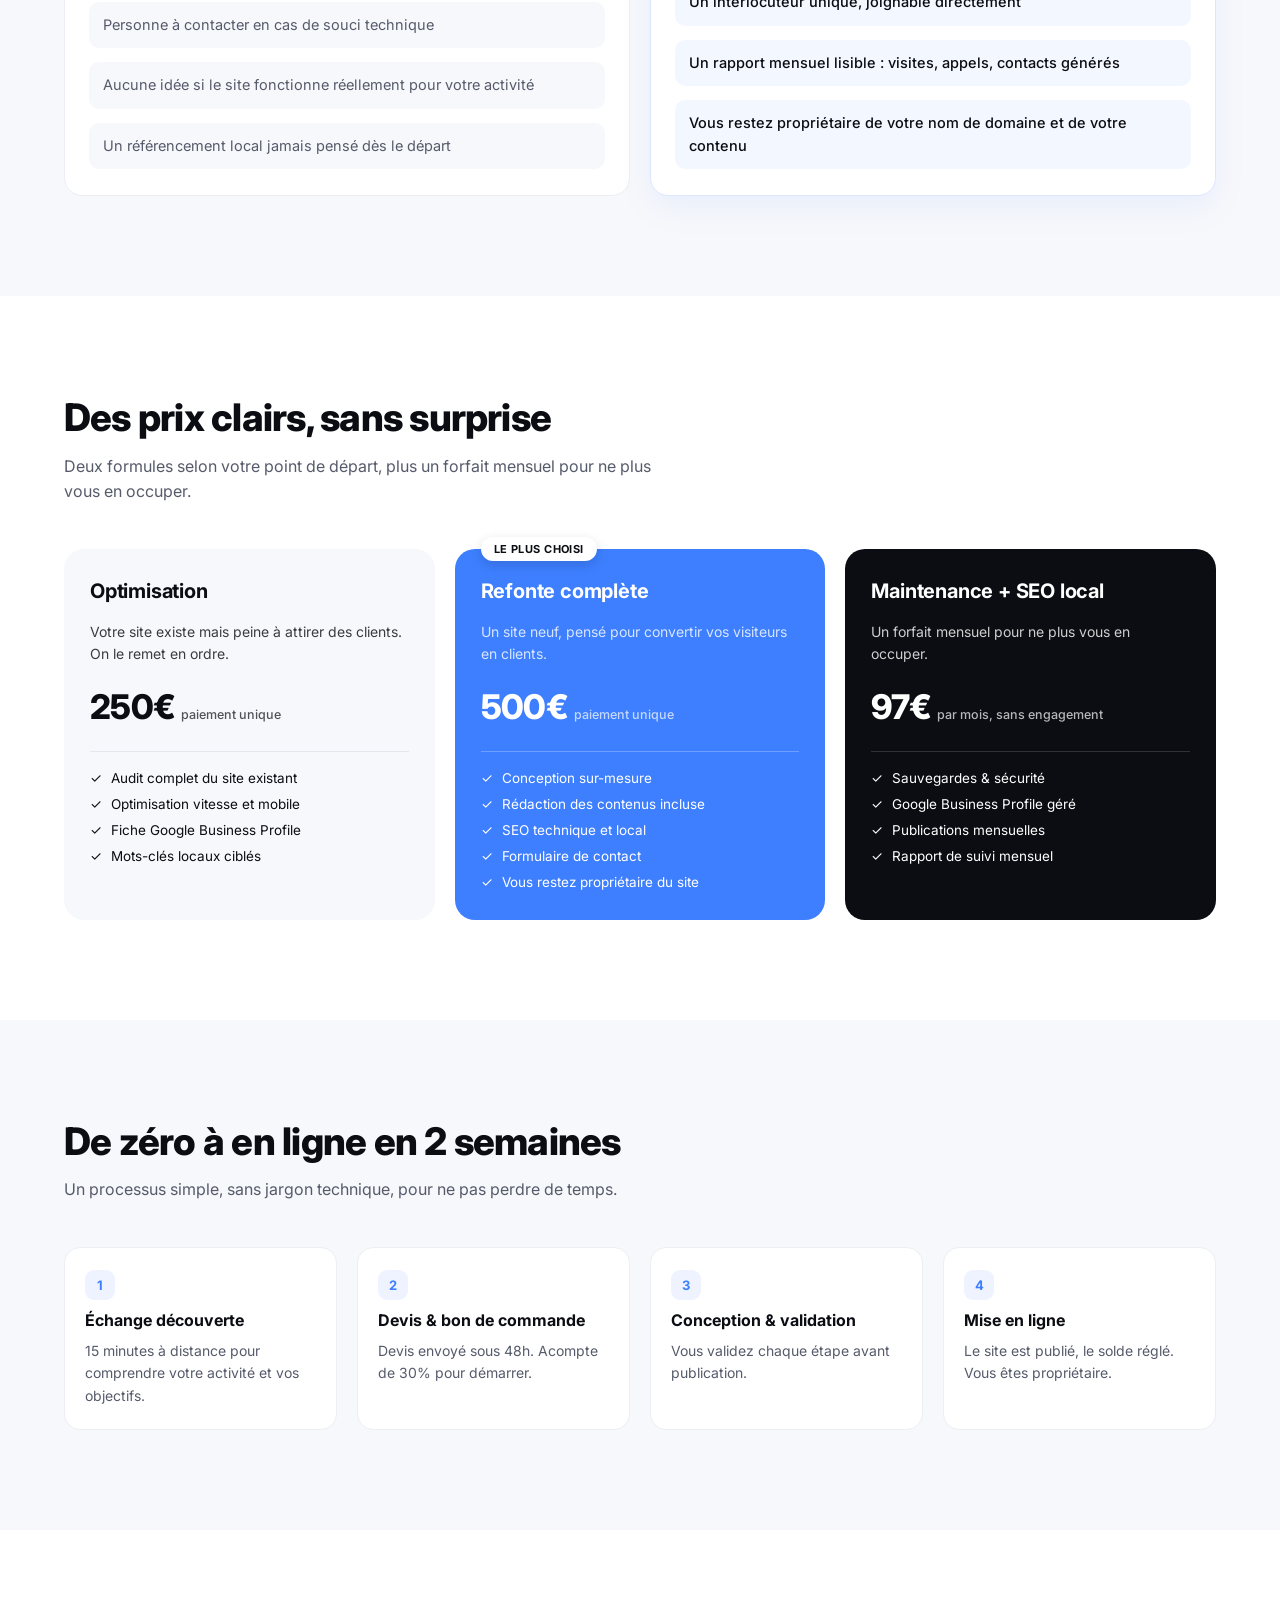
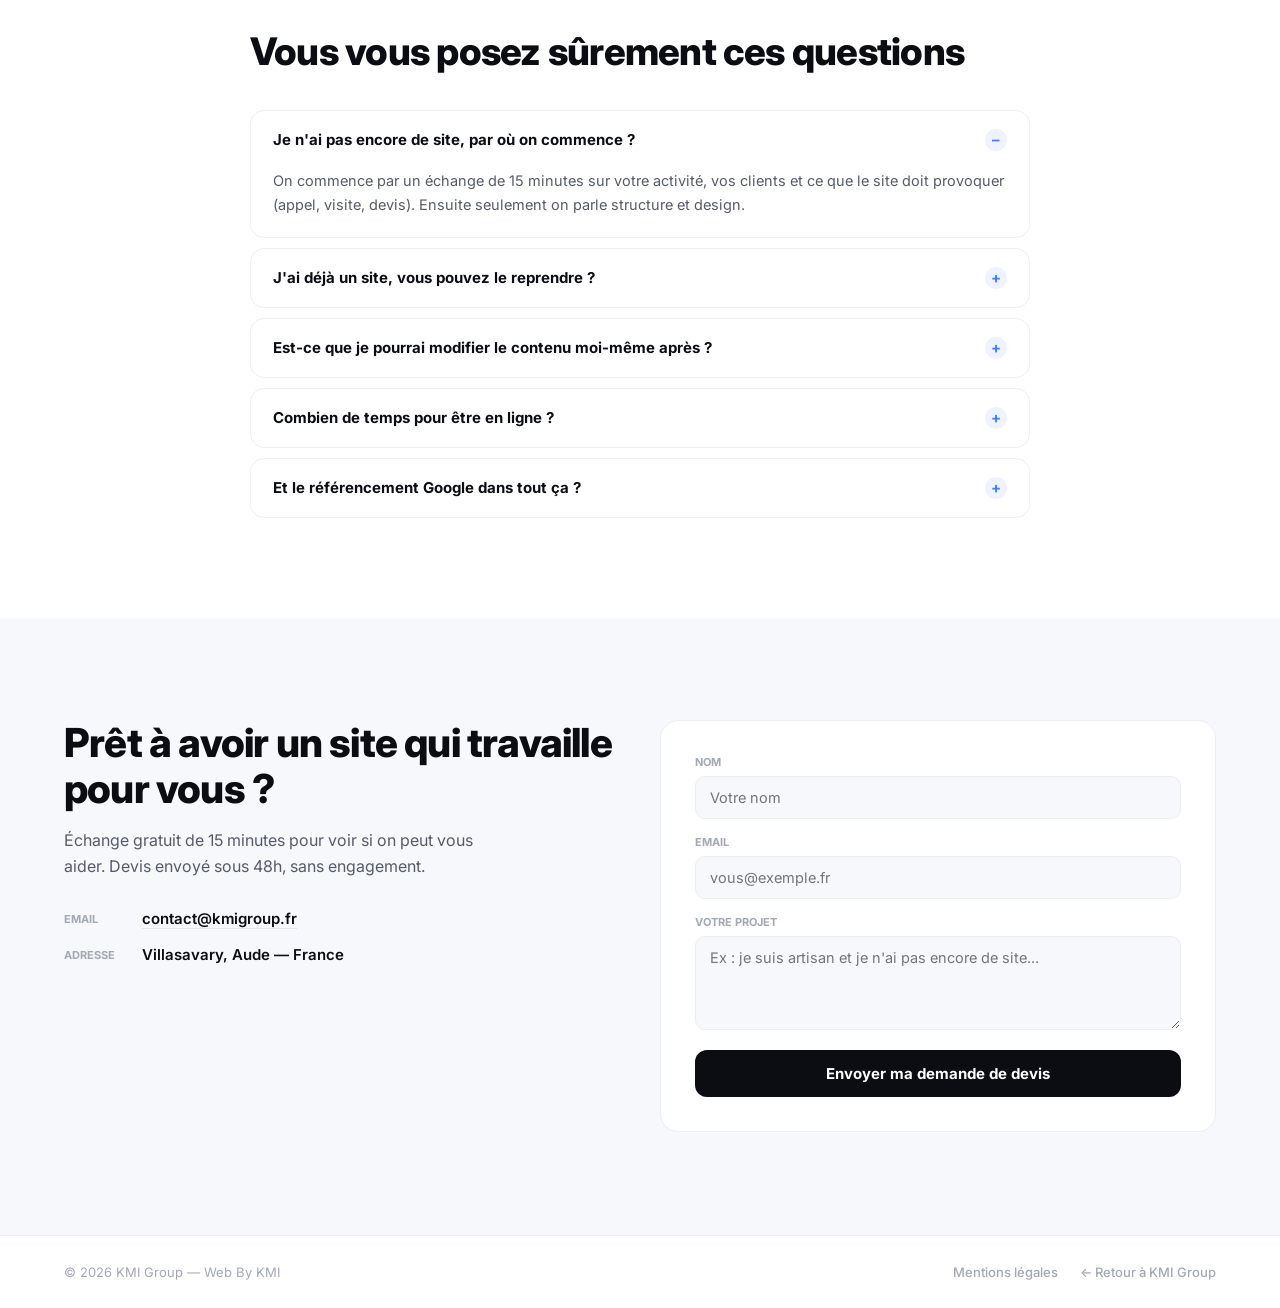
==== commit 6031fd31: "Refonte complète de la landing page Web By KMI selon la maquette Recrée la page de référence (header" ====
--- a/index.html
+++ b/index.html
@@ -4,40 +4,42 @@
 <meta charset="UTF-8">
 <meta name="viewport" content="width=device-width, initial-scale=1.0">
 <title>Web By KMI — Sites web pour indépendants & PME</title>
-<meta name="description" content="Sites WordPress rapides, bien référencés localement, conçus pour les indépendants, artisans et petites entreprises. Devis sous 48h.">
-<meta name="theme-color" content="#F7F3EC">
+<meta name="description" content="Sites rapides, bien référencés localement, conçus pour les indépendants, artisans et petites entreprises. Devis sous 48h.">
+<meta name="theme-color" content="#FFFFFF">
 <link rel="preconnect" href="https://fonts.googleapis.com">
 <link rel="preconnect" href="https://fonts.gstatic.com" crossorigin>
-<link href="https://fonts.googleapis.com/css2?family=Newsreader:ital,opsz,wght@0,6..72,500;0,6..72,600;1,6..72,500;1,6..72,600&family=Inter:wght@400;500;600&display=swap" rel="stylesheet">
+<link href="https://fonts.googleapis.com/css2?family=Inter:wght@400;500;600;700;800;900&display=swap" rel="stylesheet">
 <style>
-  *,*::before,*::after{box-sizing:border-box;margin:0;padding:0;}
+  *,*::before,*::after{ box-sizing:border-box; }
+  ::selection{ background:rgba(61,127,255,0.18); color:#0B0D12; }
 
   :root{
-    --paper:#F7F3EC;
-    --paper-alt:#F1EADC;
-    --ink:#211C16;
-    --ink-85:rgba(33,28,22,0.85);
-    --ink-65:rgba(33,28,22,0.65);
-    --ink-45:rgba(33,28,22,0.45);
-    --ink-15:rgba(33,28,22,0.14);
-    --ink-08:rgba(33,28,22,0.08);
-    --accent:#C1502E;
-    --accent-dark:#9C3F22;
-    --accent-soft:rgba(193,80,46,0.1);
-    --font-serif:'Newsreader',serif;
-    --font-sans:'Inter',sans-serif;
-    --ease:cubic-bezier(0.16,1,0.3,1);
-  }
-
-  html{ scroll-behavior:smooth; background:var(--paper); }
+    --bg:#FFFFFF;
+    --bg-alt:#F7F8FB;
+    --text:#0B0D12;
+    --text-secondary:#565B6B;
+    --text-muted:#A3A8B5;
+    --accent:#3D7FFF;
+    --accent-dark:#2A2D38;
+    --tint-1:#EEF3FF;
+    --tint-2:#DCE7FF;
+    --tint-3:#F3F7FF;
+    --border:#ECEEF3;
+    --border-blue:#DCE7FF;
+    --divider:#E4E7EE;
+    --negative-text:#C24545;
+    --negative-bg:#F1E4E4;
+    --font-sans:'Inter', sans-serif;
+  }
+
+  html{ scroll-behavior:smooth; }
 
   body{
+    margin:0;
+    background:var(--bg);
+    color:var(--text);
     font-family:var(--font-sans);
-    background:var(--paper);
-    color:var(--ink);
-    font-size:16px;
-    line-height:1.65;
-    -webkit-font-smoothing:antialiased;
+    overflow-x:hidden;
   }
 
   a{ color:inherit; }
@@ -47,249 +49,423 @@
     *,*::before,*::after{ animation-duration:0.001ms !important; transition-duration:0.001ms !important; }
   }
 
-  [data-reveal]{
-    opacity:0; transform:translateY(14px);
-    transition:opacity 0.8s var(--ease), transform 0.8s var(--ease);
-    transition-delay:var(--reveal-delay, 0s);
-  }
-  [data-reveal].is-visible{ opacity:1; transform:translateY(0); }
-
-  .layout{ display:grid; grid-template-columns:300px 1fr; min-height:100vh; }
-
-  /* SIDEBAR */
-  .sidebar{
-    position:sticky; top:0; height:100vh;
-    padding:3rem 2.25rem;
-    display:flex; flex-direction:column; justify-content:space-between;
-    border-right:1px solid var(--ink-15);
-    background:var(--paper-alt);
-  }
-  .side-top .wordmark{
-    font-family:var(--font-serif); font-weight:600; font-size:19px;
-    letter-spacing:-0.01em; color:var(--ink); text-decoration:none;
-    display:block; margin-bottom:0.6rem;
-  }
-  .side-top .tagline{ font-size:13px; color:var(--ink-45); line-height:1.5; margin-bottom:2.75rem; max-width:210px; }
-
-  .side-nav{ display:flex; flex-direction:column; gap:16px; }
-  .side-nav a{
-    position:relative; font-size:14px; font-weight:500; color:var(--ink-65);
-    text-decoration:none; padding-left:18px; transition:color 0.3s var(--ease);
-  }
-  .side-nav a::before{
-    content:''; position:absolute; left:0; top:50%; width:6px; height:6px;
-    border-radius:50%; background:var(--ink-15);
-    transform:translateY(-50%) scale(1); transition:background 0.3s var(--ease), transform 0.3s var(--ease);
-  }
-  .side-nav a.is-active{ color:var(--ink); font-weight:600; }
-  .side-nav a.is-active::before{ background:var(--accent); transform:translateY(-50%) scale(1.4); }
-
-  .side-bottom{ padding-top:2rem; }
-  .side-bottom .prompt{ font-family:var(--font-serif); font-size:16px; font-weight:600; margin-bottom:0.9rem; color:var(--ink); }
-  .btn-primary{
-    background:var(--accent); color:var(--paper);
-    padding:12px 20px; border-radius:8px;
-    font-weight:600; font-size:14px;
-    text-decoration:none; display:inline-block;
-    transition:transform 0.3s var(--ease), background 0.3s var(--ease);
-  }
+  section{ scroll-margin-top:84px; }
+
+  /* HEADER */
+  .site-header{
+    position:sticky; top:0; z-index:50;
+    display:flex; align-items:center; justify-content:space-between;
+    padding:20px clamp(20px,5vw,64px);
+    background:rgba(255,255,255,0.85);
+    backdrop-filter:blur(10px);
+    -webkit-backdrop-filter:blur(10px);
+    border-bottom:1px solid #EEF0F4;
+  }
+  .wordmark{
+    display:flex; align-items:baseline; gap:7px;
+    font-size:19px; font-weight:800; letter-spacing:-0.02em;
+  }
+  .wordmark .kmi{ color:var(--accent); }
+
+  .pill-link{
+    display:flex; align-items:center; gap:6px;
+    font-size:13px; font-weight:600; color:var(--text-secondary);
+    text-decoration:none; padding:9px 16px; border-radius:999px;
+    background:#F3F5F9;
+    transition:background 0.2s ease, color 0.2s ease;
+  }
+  .pill-link:hover{ color:var(--accent); background:#E9EFFE; }
+  .pill-link:focus-visible{ outline:2px solid var(--accent); outline-offset:2px; }
+
+  /* HERO */
+  .hero{
+    padding:clamp(64px,9vw,110px) clamp(20px,5vw,64px) clamp(56px,7vw,90px);
+    display:flex; flex-direction:column; align-items:center; text-align:center; gap:30px;
+  }
+  .eyebrow-pill{
+    display:flex; align-items:center; gap:8px;
+    font-size:13px; font-weight:600; color:var(--accent);
+    padding:7px 16px; border-radius:999px;
+    background:var(--tint-1); border:1px solid var(--border-blue);
+  }
+  .eyebrow-dot{ width:6px; height:6px; border-radius:50%; background:var(--accent); flex-shrink:0; }
+
+  .hero h1{
+    font-size:clamp(34px,5.2vw,58px); font-weight:800; line-height:1.12;
+    letter-spacing:-0.02em; max-width:16ch; margin:0;
+  }
+  .hero h1 .highlight{
+    display:inline-block; color:#FFFFFF; padding:2px 14px; border-radius:10px;
+  }
+  .hero h1 .highlight--blue{ background:var(--accent); }
+  .hero h1 .highlight--dark{ background:var(--text); }
+
+  .hero-subtext{
+    font-size:clamp(16px,1.6vw,19px); line-height:1.6; color:var(--text-secondary);
+    max-width:46ch; margin:0;
+  }
+
+  .hero-actions{
+    display:flex; flex-wrap:wrap; align-items:center; justify-content:center; gap:14px; margin-top:4px;
+  }
+  .btn{
+    display:flex; align-items:center; gap:8px; font-weight:700; font-size:15px;
+    padding:15px 26px; border-radius:12px; text-decoration:none; border:none; cursor:pointer;
+    transition:background 0.2s ease, transform 0.2s ease;
+    font-family:var(--font-sans);
+  }
+  .btn-primary{ color:#FFFFFF; background:var(--text); }
   .btn-primary:hover{ background:var(--accent-dark); transform:translateY(-2px); }
-
-  @media (max-width:900px){
-    .layout{ display:block; }
-    .sidebar{
-      position:sticky; top:0; height:auto; z-index:50;
-      flex-direction:row; align-items:center; justify-content:space-between;
-      padding:1.1rem 1.5rem; border-right:none; border-bottom:1px solid var(--ink-15);
-    }
-    .side-top .tagline, .side-nav, .side-bottom .prompt{ display:none; }
-    .side-top .wordmark{ margin-bottom:0; }
-    .side-bottom{ padding-top:0; }
-  }
-
-  /* CONTENT */
-  .content{ padding:5.5rem 3.5rem 6rem 4rem; max-width:760px; }
-  @media (max-width:900px){ .content{ padding:3rem 1.5rem 4rem; max-width:100%; } }
-
-  .kicker{
-    font-size:13px; font-weight:600; letter-spacing:0.08em; text-transform:uppercase;
-    color:var(--accent); margin-bottom:1.25rem;
-  }
-
-  .intro h1{
-    font-family:var(--font-serif);
-    font-size:clamp(2.2rem,4.6vw,3.4rem);
-    font-weight:600; line-height:1.14; letter-spacing:-0.015em;
-    color:var(--ink); margin-bottom:1.5rem;
-  }
-  .intro h1 em{ font-style:italic; color:var(--accent); font-weight:500; }
-
-  .lede{ font-size:1.15rem; color:var(--ink-65); max-width:520px; margin-bottom:2.25rem; line-height:1.65; }
-
-  .intro-actions{ display:flex; align-items:center; gap:2rem; flex-wrap:wrap; margin-bottom:2.75rem; }
-  .link-arrow{
-    font-weight:600; font-size:14.5px; text-decoration:none; color:var(--ink);
-    border-bottom:1px solid var(--ink-15); padding-bottom:3px;
-    transition:border-color 0.3s var(--ease), gap 0.3s var(--ease);
-    display:inline-flex; align-items:center; gap:6px;
-  }
-  .link-arrow:hover{ border-color:var(--ink); gap:10px; }
-
-  .inline-stats{
-    display:flex; gap:2.5rem; flex-wrap:wrap;
-    padding:1.75rem 0; margin-bottom:1.5rem;
-    border-top:1px solid var(--ink-15); border-bottom:1px solid var(--ink-15);
-  }
-  .inline-stats div{ display:flex; flex-direction:column; gap:4px; }
-  .inline-stats strong{ font-family:var(--font-serif); font-size:1.5rem; font-weight:600; color:var(--ink); letter-spacing:-0.01em; }
-  .inline-stats span{ font-size:12.5px; color:var(--ink-45); }
-
-  .trust-line{ font-size:13.5px; color:var(--ink-45); }
-  .trust-line .sep{ margin:0 10px; opacity:0.6; }
-
-  /* SECTIONS */
-  section{ padding-top:5.5rem; }
-  .eyebrow{
-    font-size:13px; font-weight:600; letter-spacing:0.08em; text-transform:uppercase;
-    color:var(--accent); margin-bottom:0.9rem; display:block;
-  }
-  .section-h2{
-    font-family:var(--font-serif); font-size:clamp(1.7rem,3vw,2.15rem);
-    font-weight:600; letter-spacing:-0.01em; color:var(--ink); margin-bottom:0.85rem; line-height:1.22;
-  }
-  .section-sub{ color:var(--ink-65); font-size:1.02rem; max-width:480px; margin-bottom:3rem; line-height:1.6; }
-
-  /* RATE LIST (offres) */
-  .rate-list{ border-top:1px solid var(--ink-15); }
-  .rate-row{ padding:2.25rem 0; border-bottom:1px solid var(--ink-15); }
-  .rate-row.featured{ border-left:3px solid var(--accent); padding-left:1.5rem; margin-left:-1.5rem; }
-  .rate-head{
-    display:flex; align-items:baseline; justify-content:space-between; flex-wrap:wrap; gap:0.5rem 1.5rem;
-    margin-bottom:0.75rem;
-  }
-  .rate-head h3{ font-family:var(--font-serif); font-size:1.3rem; font-weight:600; color:var(--ink); letter-spacing:-0.01em; }
-  .rate-tag{
-    font-size:11px; font-weight:700; letter-spacing:0.07em; text-transform:uppercase;
-    color:var(--accent-dark); background:var(--accent-soft); padding:3px 9px; border-radius:5px; margin-left:10px;
-  }
-  .rate-price{ font-family:var(--font-serif); font-size:1.5rem; font-weight:600; color:var(--ink); white-space:nowrap; }
-  .rate-price span{ font-family:var(--font-sans); font-size:12.5px; font-weight:500; color:var(--ink-45); margin-left:6px; }
-  .rate-desc{ font-size:14.5px; color:var(--ink-65); margin-bottom:1.1rem; max-width:480px; }
-  .rate-features{ list-style:none; display:flex; flex-wrap:wrap; gap:8px 24px; font-size:14px; color:var(--ink-85); }
-  .rate-features li{ display:flex; align-items:center; gap:8px; }
-  .rate-features li::before{ content:''; width:5px; height:5px; border-radius:50%; background:var(--accent); flex-shrink:0; }
-
-  /* MARGINALIA (méthode) */
-  .marginalia-list{ border-top:1px solid var(--ink-15); }
-  .marginalia-row{
-    display:grid; grid-template-columns:52px 1fr; gap:1.5rem;
-    padding:2rem 0; border-bottom:1px solid var(--ink-15); align-items:baseline;
-  }
-  .marginalia-num{ font-family:var(--font-serif); font-size:1.7rem; font-weight:500; color:var(--ink-15); letter-spacing:-0.01em; }
-  .marginalia-row h3{ font-weight:600; font-size:1.05rem; color:var(--ink); margin-bottom:0.4rem; }
-  .marginalia-row p{ font-size:14.5px; color:var(--ink-65); line-height:1.6; max-width:460px; }
-  @media (max-width:560px){ .marginalia-row{ grid-template-columns:1fr; gap:0.35rem; } .marginalia-num{ font-size:1.3rem; } }
-
-  /* DEFINITION LIST (garanties) */
-  .def-list{ border-top:1px solid var(--ink-15); }
-  .def-row{
-    display:grid; grid-template-columns:200px 1fr; gap:2rem;
-    padding:1.75rem 0; border-bottom:1px solid var(--ink-15);
-  }
-  .def-row dt{ font-family:var(--font-serif); font-weight:600; font-size:1.05rem; color:var(--ink); }
-  .def-row dd{ font-size:14.5px; color:var(--ink-65); line-height:1.6; }
-  @media (max-width:640px){ .def-row{ grid-template-columns:1fr; gap:0.4rem; } }
-
-  /* CLOSING */
-  .closing{ padding:5.5rem 0 3rem; border-top:1px solid var(--ink-15); margin-top:5.5rem; }
-  .closing h2{
-    font-family:var(--font-serif); font-size:clamp(1.9rem,3.6vw,2.5rem); font-weight:600;
-    color:var(--ink); letter-spacing:-0.015em; margin-bottom:1rem; max-width:480px;
-  }
-  .closing p{ color:var(--ink-65); margin-bottom:1.75rem; font-size:1.05rem; }
-
-  footer{ padding-top:4rem; }
-  .footer-logo{ font-family:var(--font-serif); font-weight:600; font-size:14.5px; color:var(--ink); margin-bottom:0.4rem; }
-  .footer-meta{ font-size:12.5px; color:var(--ink-45); }
+  .btn-secondary{ font-weight:600; color:var(--text); background:#F3F5F9; }
+  .btn-secondary:hover{ background:#E9EBF0; }
+  .btn:focus-visible{ outline:2px solid var(--accent); outline-offset:3px; }
+
+  .trust-row{
+    display:flex; flex-wrap:wrap; justify-content:center; gap:26px; margin-top:22px;
+  }
+  .trust-item{
+    font-size:13px; font-weight:500; color:var(--text-secondary);
+    display:flex; align-items:center; gap:7px;
+  }
+  .trust-dot{ width:5px; height:5px; border-radius:50%; background:var(--accent); flex-shrink:0; }
+
+  /* SECTION HEADINGS */
+  .section-inner{ max-width:1180px; margin:0 auto; }
+  .section-heading{ max-width:620px; margin-bottom:44px; }
+  .section-heading h2{
+    font-size:clamp(26px,3.2vw,38px); font-weight:800; letter-spacing:-0.02em;
+    margin:0 0 14px; line-height:1.15;
+  }
+  .section-heading p{ font-size:16px; line-height:1.6; color:var(--text-secondary); margin:0; }
+
+  /* SERVICES */
+  .services-section{ padding:0 clamp(20px,5vw,64px) clamp(60px,8vw,100px); }
+  .services-grid{
+    display:grid; grid-template-columns:repeat(auto-fit, minmax(240px, 1fr)); gap:18px;
+    max-width:1180px; margin:0 auto;
+  }
+  .service-card{
+    background:#FFFFFF; border:1px solid var(--border); border-radius:18px;
+    padding:26px 24px; display:flex; flex-direction:column; gap:14px;
+    box-shadow:0 1px 2px rgba(11,13,18,0.03);
+    transition:border-color 0.2s ease, box-shadow 0.2s ease, transform 0.2s ease;
+  }
+  .service-card:hover{
+    border-color:rgba(61,127,255,0.35);
+    box-shadow:0 12px 28px rgba(11,13,18,0.07);
+    transform:translateY(-3px);
+  }
+  .service-icon{
+    width:42px; height:42px; border-radius:12px;
+    display:flex; align-items:center; justify-content:center;
+  }
+  .service-icon-shape{ width:16px; height:16px; }
+  .service-card h3{ font-size:17px; font-weight:700; margin:0; letter-spacing:-0.01em; }
+  .service-card p{ font-size:14px; line-height:1.6; color:var(--text-secondary); margin:0; }
+
+  /* COMPARAISON */
+  .comparaison-section{ padding:clamp(60px,8vw,100px) clamp(20px,5vw,64px); background:var(--bg-alt); }
+  .comparaison-grid{
+    display:grid; grid-template-columns:repeat(auto-fit, minmax(300px, 1fr)); gap:20px;
+  }
+  .comparaison-card{
+    background:#FFFFFF; border-radius:18px; padding:26px 24px;
+    display:flex; flex-direction:column; gap:14px;
+  }
+  .comparaison-card--sans{ border:1px solid var(--border); }
+  .comparaison-card--avec{ border:1px solid var(--border-blue); box-shadow:0 12px 32px rgba(61,127,255,0.08); }
+  .comparaison-label{
+    display:inline-flex; align-items:center; gap:7px; font-size:12.5px; font-weight:700;
+    text-transform:uppercase; letter-spacing:0.03em;
+  }
+  .comparaison-label--sans{ color:var(--text-muted); }
+  .comparaison-label--avec{ color:var(--accent); }
+  .comparaison-badge{
+    width:16px; height:16px; border-radius:50%; font-size:10px;
+    display:flex; align-items:center; justify-content:center; flex-shrink:0;
+  }
+  .comparaison-badge--sans{ background:var(--negative-bg); color:var(--negative-text); }
+  .comparaison-badge--avec{ background:var(--tint-2); color:var(--accent); }
+  .comparaison-row{ font-size:14.5px; line-height:1.55; padding:12px 14px; border-radius:10px; }
+  .comparaison-row--sans{ color:var(--text-secondary); background:var(--bg-alt); }
+  .comparaison-row--avec{ color:var(--text); font-weight:500; background:var(--tint-3); }
+
+  /* OFFRES */
+  .offres-section{ padding:clamp(60px,8vw,100px) clamp(20px,5vw,64px); }
+  .offres-grid{
+    display:grid; grid-template-columns:repeat(auto-fit, minmax(280px, 1fr)); gap:20px; align-items:stretch;
+  }
+  .offer-card{
+    position:relative; border-radius:20px; padding:30px 26px;
+    display:flex; flex-direction:column; gap:18px;
+  }
+  .offer-card--light{ background:var(--bg-alt); color:var(--text); }
+  .offer-card--highlight{ background:var(--accent); color:#FFFFFF; }
+  .offer-card--dark{ background:var(--text); color:#FFFFFF; }
+  .offer-badge{
+    position:absolute; top:-12px; left:26px; font-size:11px; font-weight:700;
+    text-transform:uppercase; letter-spacing:0.04em; color:var(--text);
+    background:#FFFFFF; padding:5px 13px; border-radius:999px;
+    box-shadow:0 4px 12px rgba(11,13,18,0.15);
+  }
+  .offer-card h3{ font-size:20px; font-weight:700; margin:0; letter-spacing:-0.01em; }
+  .offer-card p{ font-size:14px; line-height:1.6; margin:0; opacity:0.8; }
+  .offer-price{ display:flex; align-items:baseline; gap:6px; margin-top:2px; }
+  .offer-price strong{ font-size:34px; font-weight:800; letter-spacing:-0.02em; }
+  .offer-price span{ font-size:12.5px; font-weight:500; opacity:0.7; }
+  .offer-features{
+    list-style:none; margin:0; padding:0; display:flex; flex-direction:column; gap:10px;
+    margin-top:6px; padding-top:18px; border-top:1px solid;
+  }
+  .offer-card--light .offer-features{ border-color:var(--divider); }
+  .offer-card--highlight .offer-features{ border-color:rgba(255,255,255,0.25); }
+  .offer-card--dark .offer-features{ border-color:rgba(255,255,255,0.15); }
+  .offer-features li{ display:flex; align-items:flex-start; gap:9px; font-size:13.5px; }
+  .offer-features li::before{ content:'✓'; flex-shrink:0; }
+
+  /* METHODE */
+  .methode-section{ padding:clamp(60px,8vw,100px) clamp(20px,5vw,64px); background:var(--bg-alt); }
+  .methode-grid{
+    display:grid; grid-template-columns:repeat(auto-fit, minmax(220px, 1fr)); gap:20px;
+  }
+  .methode-card{
+    background:#FFFFFF; border:1px solid var(--border); border-radius:16px; padding:22px 20px;
+    display:flex; flex-direction:column; gap:10px;
+  }
+  .methode-num{
+    width:30px; height:30px; border-radius:9px; background:var(--tint-1); color:var(--accent);
+    font-size:13px; font-weight:700; display:flex; align-items:center; justify-content:center;
+  }
+  .methode-card h3{ font-size:16px; font-weight:700; margin:0; }
+  .methode-card p{ font-size:14px; line-height:1.6; color:var(--text-secondary); margin:0; }
+
+  /* FAQ */
+  .faq-section{ padding:clamp(60px,8vw,100px) clamp(20px,5vw,64px); }
+  .faq-wrap{ max-width:780px; margin:0 auto; }
+  .faq-wrap .section-heading{ margin-bottom:36px; max-width:none; }
+  .faq-list{ display:flex; flex-direction:column; gap:10px; }
+  .faq-item{ background:#FFFFFF; border:1px solid var(--border); border-radius:14px; overflow:hidden; }
+  .faq-question{
+    width:100%; display:flex; align-items:center; justify-content:space-between; gap:16px;
+    padding:18px 22px; background:none; border:none; cursor:pointer; text-align:left;
+    font-weight:700; font-size:15px; color:var(--text); font-family:var(--font-sans);
+  }
+  .faq-question:focus-visible{ outline:2px solid var(--accent); outline-offset:-2px; }
+  .faq-icon{
+    flex-shrink:0; width:22px; height:22px; border-radius:50%; background:var(--tint-1);
+    color:var(--accent); font-size:15px; display:flex; align-items:center; justify-content:center;
+  }
+  .faq-answer{ padding:0 22px 20px; font-size:14.5px; line-height:1.65; color:var(--text-secondary); display:none; }
+  .faq-item.is-open .faq-answer{ display:block; }
+
+  /* CONTACT */
+  .contact-section{ padding:clamp(60px,8vw,110px) clamp(20px,5vw,64px); background:var(--bg-alt); }
+  .contact-grid{
+    max-width:1180px; margin:0 auto; display:grid;
+    grid-template-columns:repeat(auto-fit, minmax(380px, 1fr)); gap:40px; align-items:start;
+  }
+  .contact-info{ min-width:0; }
+  .contact-info h2{
+    font-size:clamp(26px,3.4vw,40px); font-weight:800; letter-spacing:-0.02em;
+    margin:0 0 16px; line-height:1.15;
+  }
+  .contact-info > p{ font-size:16px; line-height:1.6; color:var(--text-secondary); max-width:44ch; margin:0 0 30px; }
+  .contact-rows{ display:flex; flex-direction:column; gap:16px; font-size:15px; }
+  .contact-row{ display:flex; gap:12px; align-items:center; }
+  .contact-row-label{
+    font-size:11px; font-weight:700; color:var(--text-muted); text-transform:uppercase;
+    width:66px; flex-shrink:0;
+  }
+  .contact-row a{
+    color:var(--text); font-weight:600; text-decoration:none; border-bottom:1px solid var(--border-blue);
+  }
+  .contact-row a:hover{ color:var(--accent); }
+  .contact-row span.value{ color:var(--text); font-weight:600; }
+
+  .contact-panel{
+    background:#FFFFFF; border:1px solid var(--border); border-radius:18px;
+    padding:clamp(26px,4vw,34px); display:flex; flex-direction:column; gap:16px;
+  }
+  .form-field{ display:flex; flex-direction:column; gap:7px; }
+  .form-field label{ font-size:11px; font-weight:700; color:var(--text-muted); text-transform:uppercase; }
+  .form-field input, .form-field textarea{
+    background:var(--bg-alt); border:1px solid var(--border); border-radius:10px;
+    padding:12px 14px; color:var(--text); font-family:var(--font-sans); font-size:14.5px;
+  }
+  .form-field textarea{ resize:vertical; }
+  .form-field input:focus-visible, .form-field textarea:focus-visible,
+  .form-field input:focus, .form-field textarea:focus{
+    outline:none; border-color:var(--accent); box-shadow:0 0 0 3px rgba(61,127,255,0.15);
+  }
+  .form-submit{
+    font-weight:700; font-size:15px; color:#FFFFFF; background:var(--text);
+    padding:14px 24px; border:none; border-radius:12px; cursor:pointer; margin-top:4px;
+    transition:background 0.2s ease, transform 0.2s ease; font-family:var(--font-sans);
+  }
+  .form-submit:hover:not(:disabled){ background:var(--accent-dark); transform:translateY(-2px); }
+  .form-submit:disabled{ opacity:0.6; cursor:not-allowed; }
+  .form-submit:focus-visible{ outline:2px solid var(--accent); outline-offset:3px; }
+  .form-error{
+    font-size:13.5px; color:var(--negative-text); background:var(--negative-bg);
+    border-radius:10px; padding:12px 14px; display:none;
+  }
+  .form-error.is-visible{ display:block; }
+
+  .success-panel{
+    background:#FFFFFF; border:1px solid var(--border-blue); border-radius:18px;
+    padding:clamp(28px,4vw,40px); display:flex; flex-direction:column; align-items:flex-start; gap:14px;
+  }
+  .success-badge{
+    width:42px; height:42px; border-radius:50%; background:var(--tint-1);
+    display:flex; align-items:center; justify-content:center; color:var(--accent);
+    font-size:19px; font-weight:700;
+  }
+  .success-panel h3{ font-size:21px; font-weight:800; margin:0; }
+  .success-panel p{ font-size:15px; line-height:1.6; color:var(--text-secondary); margin:0; }
+
+  [hidden]{ display:none !important; }
+
+  /* FOOTER */
+  .site-footer{
+    padding:28px clamp(20px,5vw,64px); border-top:1px solid var(--border);
+    display:flex; flex-wrap:wrap; gap:16px; align-items:center; justify-content:space-between;
+  }
+  .footer-copy{ font-size:13px; color:var(--text-muted); margin:0; }
+  .footer-links{ display:flex; gap:22px; font-size:13px; font-weight:500; }
+  .footer-links a{ color:var(--text-muted); text-decoration:none; }
+  .footer-links a:hover{ color:var(--accent); }
+  .footer-links a:focus-visible{ outline:2px solid var(--accent); outline-offset:2px; }
 </style>
 </head>
 <body>
 
-<div class="layout">
-  <aside class="sidebar">
-    <div class="side-top">
-      <a href="#" class="wordmark">Web By KMI</a>
-      <p class="tagline">Sites web pour indépendants & PME — Occitanie</p>
-      <nav class="side-nav" id="side-nav">
-        <a href="#offres" data-section="offres">Offres</a>
-        <a href="#methode" data-section="methode">Méthode</a>
-        <a href="#garanties" data-section="garanties">Garanties</a>
-      </nav>
-    </div>
-    <div class="side-bottom">
-      <p class="prompt">Un projet en tête ?</p>
-      <a href="mailto:contact@kmigroup.fr" class="btn-primary">Demander un devis</a>
-    </div>
-  </aside>
-
-  <main class="content">
-    <div class="intro" data-reveal>
-      <p class="kicker">Création de sites web — Occitanie</p>
-      <h1>Un site professionnel qui <em>vous ramène des clients</em>.</h1>
-      <p class="lede">Sites WordPress rapides, bien référencés localement, conçus pour les indépendants, artisans et petites entreprises.</p>
-      <div class="intro-actions">
-        <a href="mailto:contact@kmigroup.fr" class="btn-primary">Demander un devis gratuit</a>
-        <a href="#offres" class="link-arrow">Voir les tarifs →</a>
-      </div>
-      <div class="inline-stats">
-        <div><strong>48h</strong><span>Pour recevoir votre devis</span></div>
-        <div><strong>2 sem.</strong><span>Délai moyen de livraison</span></div>
-        <div><strong>30%</strong><span>D'acompte, le reste à la livraison</span></div>
-      </div>
-      <p class="trust-line">Devis sous 48h<span class="sep">·</span>Vous restez propriétaire<span class="sep">·</span>Interlocuteur unique</p>
-    </div>
-
-    <section id="offres" data-reveal style="scroll-margin-top:2rem;">
-      <span class="eyebrow">Tarifs</span>
-      <h2 class="section-h2">Des prix clairs, sans surprise</h2>
-      <p class="section-sub">Deux formules selon votre point de départ, plus un forfait mensuel pour ne plus vous en occuper.</p>
-
-      <div class="rate-list">
-        <div class="rate-row">
-          <div class="rate-head">
-            <h3>Optimisation</h3>
-            <div class="rate-price">250€<span>paiement unique</span></div>
+  <header class="site-header">
+    <div class="wordmark"><span>Web By</span><span class="kmi">KMI</span></div>
+    <a href="https://kmigroup.fr" class="pill-link">
+      <span aria-hidden="true">←</span> Retour à KMI Group
+    </a>
+  </header>
+
+  <section class="hero">
+    <div class="eyebrow-pill">
+      <span class="eyebrow-dot"></span>
+      Web By KMI — KMI Group, Villasavary
+    </div>
+
+    <h1>Un <span class="highlight highlight--blue">site professionnel</span> qui vous ramène des <span class="highlight highlight--dark">clients</span>.</h1>
+
+    <p class="hero-subtext">Sites rapides, bien référencés localement, conçus pour les indépendants, artisans et petites entreprises. Vous vous concentrez sur votre métier — on s'occupe du reste.</p>
+
+    <div class="hero-actions">
+      <a href="#contact" class="btn btn-primary">Demander un devis <span aria-hidden="true">→</span></a>
+      <a href="#offres" class="btn btn-secondary">Voir les tarifs</a>
+    </div>
+
+    <div class="trust-row">
+      <div class="trust-item"><span class="trust-dot"></span>Devis sous 48h</div>
+      <div class="trust-item"><span class="trust-dot"></span>Vous restez propriétaire</div>
+      <div class="trust-item"><span class="trust-dot"></span>Interlocuteur unique</div>
+    </div>
+  </section>
+
+  <section class="services-section" id="services">
+    <div class="services-grid">
+      <div class="service-card">
+        <div class="service-icon" style="background:#EEF3FF;">
+          <div class="service-icon-shape" style="background:#3D7FFF; border-radius:5px;"></div>
+        </div>
+        <h3>Site vitrine</h3>
+        <p>Présentez votre activité avec un site clair et professionnel, prêt à convaincre dès la première visite.</p>
+      </div>
+      <div class="service-card">
+        <div class="service-icon" style="background:#F1EEFF;">
+          <div class="service-icon-shape" style="background:#7C5CFC; border-radius:50%;"></div>
+        </div>
+        <h3>Site e-commerce</h3>
+        <p>Vendez vos produits en ligne avec une boutique simple à gérer, sécurisée et connectée aux paiements courants.</p>
+      </div>
+      <div class="service-card">
+        <div class="service-icon" style="background:#E9F7F5;">
+          <div class="service-icon-shape" style="background:#1CA88F; border-radius:3px;"></div>
+        </div>
+        <h3>Refonte de site</h3>
+        <p>Votre site actuel est dépassé ou ne fonctionne plus ? On le modernise sans repartir de zéro.</p>
+      </div>
+      <div class="service-card">
+        <div class="service-icon" style="background:#FFF1E9;">
+          <div class="service-icon-shape" style="background:#E07A3F; border-radius:50% 4px;"></div>
+        </div>
+        <h3>Maintenance & hébergement</h3>
+        <p>Mises à jour, sauvegardes, hébergement fiable : votre site reste en ligne, sans que vous y pensiez.</p>
+      </div>
+    </div>
+  </section>
+
+  <section class="comparaison-section" id="comparaison">
+    <div class="section-inner">
+      <div class="section-heading">
+        <h2>Un site se met en ligne vite. La confiance, elle, se construit.</h2>
+        <p>Un générateur automatique ou un template produit vite quelque chose de présentable. Le risque, c'est de publier une page qui ne rassure personne.</p>
+      </div>
+      <div class="comparaison-grid">
+        <div class="comparaison-card comparaison-card--sans">
+          <div class="comparaison-label comparaison-label--sans">
+            <span class="comparaison-badge comparaison-badge--sans">✕</span>Sans accompagnement
           </div>
-          <p class="rate-desc">Votre site existe mais peine à attirer des clients. On le remet en ordre.</p>
-          <ul class="rate-features">
+          <div class="comparaison-row comparaison-row--sans">Un site qui se ressemble tous : sections déjà vues, textes interchangeables</div>
+          <div class="comparaison-row comparaison-row--sans">Personne à contacter en cas de souci technique</div>
+          <div class="comparaison-row comparaison-row--sans">Aucune idée si le site fonctionne réellement pour votre activité</div>
+          <div class="comparaison-row comparaison-row--sans">Un référencement local jamais pensé dès le départ</div>
+        </div>
+        <div class="comparaison-card comparaison-card--avec">
+          <div class="comparaison-label comparaison-label--avec">
+            <span class="comparaison-badge comparaison-badge--avec">✓</span>Avec Web By KMI
+          </div>
+          <div class="comparaison-row comparaison-row--avec">Un site pensé pour votre métier et votre zone de chalandise</div>
+          <div class="comparaison-row comparaison-row--avec">Un interlocuteur unique, joignable directement</div>
+          <div class="comparaison-row comparaison-row--avec">Un rapport mensuel lisible : visites, appels, contacts générés</div>
+          <div class="comparaison-row comparaison-row--avec">Vous restez propriétaire de votre nom de domaine et de votre contenu</div>
+        </div>
+      </div>
+    </div>
+  </section>
+
+  <section class="offres-section" id="offres">
+    <div class="section-inner">
+      <div class="section-heading">
+        <h2>Des prix clairs, sans surprise</h2>
+        <p>Deux formules selon votre point de départ, plus un forfait mensuel pour ne plus vous en occuper.</p>
+      </div>
+      <div class="offres-grid">
+        <div class="offer-card offer-card--light">
+          <h3>Optimisation</h3>
+          <p>Votre site existe mais peine à attirer des clients. On le remet en ordre.</p>
+          <div class="offer-price"><strong>250€</strong><span>paiement unique</span></div>
+          <ul class="offer-features">
             <li>Audit complet du site existant</li>
             <li>Optimisation vitesse et mobile</li>
             <li>Fiche Google Business Profile</li>
             <li>Mots-clés locaux ciblés</li>
           </ul>
         </div>
-
-        <div class="rate-row featured">
-          <div class="rate-head">
-            <h3>Refonte complète<span class="rate-tag">Le plus choisi</span></h3>
-            <div class="rate-price">500€<span>paiement unique</span></div>
-          </div>
-          <p class="rate-desc">Un site neuf, pensé pour convertir vos visiteurs en clients.</p>
-          <ul class="rate-features">
-            <li>Conception WordPress sur-mesure</li>
+        <div class="offer-card offer-card--highlight">
+          <div class="offer-badge">Le plus choisi</div>
+          <h3>Refonte complète</h3>
+          <p>Un site neuf, pensé pour convertir vos visiteurs en clients.</p>
+          <div class="offer-price"><strong>500€</strong><span>paiement unique</span></div>
+          <ul class="offer-features">
+            <li>Conception sur-mesure</li>
             <li>Rédaction des contenus incluse</li>
             <li>SEO technique et local</li>
             <li>Formulaire de contact</li>
             <li>Vous restez propriétaire du site</li>
           </ul>
         </div>
-
-        <div class="rate-row">
-          <div class="rate-head">
-            <h3>Maintenance + SEO local</h3>
-            <div class="rate-price">97€<span>par mois, sans engagement</span></div>
-          </div>
-          <ul class="rate-features">
+        <div class="offer-card offer-card--dark">
+          <h3>Maintenance + SEO local</h3>
+          <p>Un forfait mensuel pour ne plus vous en occuper.</p>
+          <div class="offer-price"><strong>97€</strong><span>par mois, sans engagement</span></div>
+          <ul class="offer-features">
             <li>Sauvegardes & sécurité</li>
             <li>Google Business Profile géré</li>
             <li>Publications mensuelles</li>
@@ -297,121 +473,197 @@
           </ul>
         </div>
       </div>
-    </section>
-
-    <section id="methode" data-reveal style="scroll-margin-top:2rem;">
-      <span class="eyebrow">Méthode</span>
-      <h2 class="section-h2">De zéro à en ligne en 2 semaines</h2>
-      <p class="section-sub">Un processus simple, sans jargon technique, pour ne pas perdre de temps.</p>
-
-      <div class="marginalia-list">
-        <div class="marginalia-row">
-          <div class="marginalia-num">01</div>
-          <div>
-            <h3>Échange découverte</h3>
-            <p>15 minutes à distance pour comprendre votre activité et vos objectifs.</p>
+    </div>
+  </section>
+
+  <section class="methode-section" id="methode">
+    <div class="section-inner">
+      <div class="section-heading">
+        <h2>De zéro à en ligne en 2 semaines</h2>
+        <p>Un processus simple, sans jargon technique, pour ne pas perdre de temps.</p>
+      </div>
+      <div class="methode-grid">
+        <div class="methode-card">
+          <div class="methode-num">1</div>
+          <h3>Échange découverte</h3>
+          <p>15 minutes à distance pour comprendre votre activité et vos objectifs.</p>
+        </div>
+        <div class="methode-card">
+          <div class="methode-num">2</div>
+          <h3>Devis & bon de commande</h3>
+          <p>Devis envoyé sous 48h. Acompte de 30% pour démarrer.</p>
+        </div>
+        <div class="methode-card">
+          <div class="methode-num">3</div>
+          <h3>Conception & validation</h3>
+          <p>Vous validez chaque étape avant publication.</p>
+        </div>
+        <div class="methode-card">
+          <div class="methode-num">4</div>
+          <h3>Mise en ligne</h3>
+          <p>Le site est publié, le solde réglé. Vous êtes propriétaire.</p>
+        </div>
+      </div>
+    </div>
+  </section>
+
+  <section class="faq-section" id="faq">
+    <div class="faq-wrap">
+      <div class="section-heading">
+        <h2>Vous vous posez sûrement ces questions</h2>
+      </div>
+      <div class="faq-list" id="faq-list">
+        <div class="faq-item is-open">
+          <button type="button" class="faq-question" aria-expanded="true">
+            Je n'ai pas encore de site, par où on commence ?
+            <span class="faq-icon" aria-hidden="true">–</span>
+          </button>
+          <div class="faq-answer">On commence par un échange de 15 minutes sur votre activité, vos clients et ce que le site doit provoquer (appel, visite, devis). Ensuite seulement on parle structure et design.</div>
+        </div>
+        <div class="faq-item">
+          <button type="button" class="faq-question" aria-expanded="false">
+            J'ai déjà un site, vous pouvez le reprendre ?
+            <span class="faq-icon" aria-hidden="true">+</span>
+          </button>
+          <div class="faq-answer">Oui. On regarde ce qui fonctionne déjà, puis ce qui bloque : message flou, design daté, mobile inconfortable, lenteur ou formulaire de contact qui ne sert à rien.</div>
+        </div>
+        <div class="faq-item">
+          <button type="button" class="faq-question" aria-expanded="false">
+            Est-ce que je pourrai modifier le contenu moi-même après ?
+            <span class="faq-icon" aria-hidden="true">+</span>
+          </button>
+          <div class="faq-answer">Oui, si c'est important pour vous, on met en place un système simple pour changer vos textes et photos seul. Sinon on garde une base plus légère et plus rapide.</div>
+        </div>
+        <div class="faq-item">
+          <button type="button" class="faq-question" aria-expanded="false">
+            Combien de temps pour être en ligne ?
+            <span class="faq-icon" aria-hidden="true">+</span>
+          </button>
+          <div class="faq-answer">Comptez 10 jours à 3 semaines selon la formule et vos contenus. Le planning est fixé avec vous dès le devis accepté.</div>
+        </div>
+        <div class="faq-item">
+          <button type="button" class="faq-question" aria-expanded="false">
+            Et le référencement Google dans tout ça ?
+            <span class="faq-icon" aria-hidden="true">+</span>
+          </button>
+          <div class="faq-answer">On ne promet jamais la première place. On travaille le référencement local honnête : votre ville, votre métier, votre zone réelle de clients.</div>
+        </div>
+      </div>
+    </div>
+  </section>
+
+  <section class="contact-section" id="contact">
+    <div class="contact-grid">
+      <div class="contact-info">
+        <h2>Prêt à avoir un site qui travaille pour vous ?</h2>
+        <p>Échange gratuit de 15 minutes pour voir si on peut vous aider. Devis envoyé sous 48h, sans engagement.</p>
+        <div class="contact-rows">
+          <div class="contact-row">
+            <span class="contact-row-label">Email</span>
+            <a href="mailto:contact@kmigroup.fr">contact@kmigroup.fr</a>
           </div>
-        </div>
-        <div class="marginalia-row">
-          <div class="marginalia-num">02</div>
-          <div>
-            <h3>Devis & bon de commande</h3>
-            <p>Devis envoyé sous 48h. Acompte de 30% pour démarrer.</p>
+          <div class="contact-row">
+            <span class="contact-row-label">Adresse</span>
+            <span class="value">Villasavary, Aude — France</span>
           </div>
         </div>
-        <div class="marginalia-row">
-          <div class="marginalia-num">03</div>
-          <div>
-            <h3>Conception & validation</h3>
-            <p>Vous validez chaque étape avant publication.</p>
-          </div>
-        </div>
-        <div class="marginalia-row">
-          <div class="marginalia-num">04</div>
-          <div>
-            <h3>Mise en ligne</h3>
-            <p>Le site est publié, le solde réglé. Vous êtes propriétaire.</p>
-          </div>
-        </div>
-      </div>
-    </section>
-
-    <section id="garanties" data-reveal style="scroll-margin-top:2rem;">
-      <span class="eyebrow">Garanties</span>
-      <h2 class="section-h2">Ce que vous êtes en droit d'attendre</h2>
-      <p class="section-sub">Des engagements concrets, pas des promesses marketing.</p>
-
-      <dl class="def-list">
-        <div class="def-row">
-          <dt>Vous êtes propriétaire</dt>
-          <dd>Hébergement et nom de domaine à votre nom. Aucune dépendance à notre plate-forme.</dd>
-        </div>
-        <div class="def-row">
-          <dt>Une promesse SEO honnête</dt>
-          <dd>On ne promet jamais la première place sur Google. On cible votre zone de chalandise réelle.</dd>
-        </div>
-        <div class="def-row">
-          <dt>Un interlocuteur unique</dt>
-          <dd>Vous nous écrivez directement. Pas de support externalisé ni de ticket.</dd>
-        </div>
-        <div class="def-row">
-          <dt>Un rapport mensuel lisible</dt>
-          <dd>Visites, clics, appels générés — chaque mois, sans jargon technique.</dd>
-        </div>
-      </dl>
-    </section>
-
-    <div class="closing" data-reveal>
-      <h2>Prêt à avoir un site qui travaille pour vous ?</h2>
-      <p>Échange gratuit de 15 minutes pour voir si on peut vous aider.</p>
-      <a href="mailto:contact@kmigroup.fr" class="btn-primary">Écrire à contact@kmigroup.fr</a>
-    </div>
-
-    <footer>
-      <div class="footer-logo">Web By KMI</div>
-      <p class="footer-meta">Une marque de KMI Group — Création de sites web · Occitanie, France</p>
-    </footer>
-  </main>
-</div>
-
-<script>
-(function () {
-  var reduceMotion = window.matchMedia('(prefers-reduced-motion: reduce)').matches;
-
-  var revealTargets = document.querySelectorAll('[data-reveal]');
-  if (reduceMotion || !('IntersectionObserver' in window)) {
-    revealTargets.forEach(function (el) { el.classList.add('is-visible'); });
-  } else {
-    var revealObserver = new IntersectionObserver(function (entries) {
-      entries.forEach(function (entry) {
-        if (entry.isIntersecting) {
-          entry.target.classList.add('is-visible');
-          revealObserver.unobserve(entry.target);
+      </div>
+
+      <div id="contact-success" class="success-panel" hidden>
+        <div class="success-badge">✓</div>
+        <h3 id="success-title">Merci !</h3>
+        <p>Votre demande a bien été enregistrée. On revient vers vous très vite par email.</p>
+      </div>
+
+      <form id="contact-form" class="contact-panel" action="https://formsubmit.co/ajax/contact@kmigroup.fr" method="POST">
+        <input type="hidden" name="_subject" value="Nouvelle demande de devis — Web By KMI">
+        <input type="hidden" name="_captcha" value="false">
+        <input type="hidden" name="_template" value="table">
+
+        <div class="form-field">
+          <label for="wbk-name">Nom</label>
+          <input id="wbk-name" name="name" type="text" required placeholder="Votre nom">
+        </div>
+        <div class="form-field">
+          <label for="wbk-email">Email</label>
+          <input id="wbk-email" name="email" type="email" required placeholder="vous@exemple.fr">
+        </div>
+        <div class="form-field">
+          <label for="wbk-msg">Votre projet</label>
+          <textarea id="wbk-msg" name="message" rows="4" placeholder="Ex : je suis artisan et je n'ai pas encore de site..."></textarea>
+        </div>
+        <div id="form-error" class="form-error" role="alert">Une erreur est survenue lors de l'envoi. Merci de réessayer, ou écrivez-nous directement à contact@kmigroup.fr.</div>
+        <button type="submit" class="form-submit">Envoyer ma demande de devis</button>
+      </form>
+    </div>
+  </section>
+
+  <footer class="site-footer">
+    <p class="footer-copy">© 2026 KMI Group — Web By KMI</p>
+    <div class="footer-links">
+      <a href="mentions-legales.html">Mentions légales</a>
+      <a href="https://kmigroup.fr">← Retour à KMI Group</a>
+    </div>
+  </footer>
+
+  <script>
+  (function () {
+    var faqItems = document.querySelectorAll('.faq-item');
+    faqItems.forEach(function (item) {
+      var button = item.querySelector('.faq-question');
+      var icon = item.querySelector('.faq-icon');
+      button.addEventListener('click', function () {
+        var willOpen = !item.classList.contains('is-open');
+        faqItems.forEach(function (other) {
+          other.classList.remove('is-open');
+          other.querySelector('.faq-question').setAttribute('aria-expanded', 'false');
+          other.querySelector('.faq-icon').textContent = '+';
+        });
+        if (willOpen) {
+          item.classList.add('is-open');
+          button.setAttribute('aria-expanded', 'true');
+          icon.textContent = '–';
         }
       });
-    }, { threshold: 0.1 });
-    revealTargets.forEach(function (el) { revealObserver.observe(el); });
-  }
-
-  var navLinks = document.querySelectorAll('#side-nav a');
-  if (navLinks.length) {
-    var sections = Array.prototype.map.call(navLinks, function (link) {
-      return document.getElementById(link.dataset.section);
     });
-    var setActive = function (id) {
-      navLinks.forEach(function (link) {
-        link.classList.toggle('is-active', link.dataset.section === id);
-      });
-    };
-    var spy = new IntersectionObserver(function (entries) {
-      entries.forEach(function (entry) {
-        if (entry.isIntersecting) setActive(entry.target.id);
-      });
-    }, { rootMargin: '-20% 0px -70% 0px' });
-    sections.forEach(function (s) { if (s) spy.observe(s); });
-  }
-})();
-</script>
+
+    var form = document.getElementById('contact-form');
+    var errorBox = document.getElementById('form-error');
+    var successPanel = document.getElementById('contact-success');
+    var successTitle = document.getElementById('success-title');
+    var submitBtn = form.querySelector('.form-submit');
+
+    form.addEventListener('submit', function (e) {
+      e.preventDefault();
+      errorBox.classList.remove('is-visible');
+      submitBtn.disabled = true;
+      submitBtn.textContent = 'Envoi en cours...';
+
+      var name = form.elements['name'].value;
+      var formData = new FormData(form);
+
+      fetch(form.action, {
+        method: 'POST',
+        body: formData,
+        headers: { 'Accept': 'application/json' }
+      })
+        .then(function (response) {
+          if (!response.ok) throw new Error('Request failed');
+          return response.json();
+        })
+        .then(function () {
+          successTitle.textContent = name ? 'Merci ' + name + ' !' : 'Merci !';
+          form.hidden = true;
+          successPanel.hidden = false;
+        })
+        .catch(function () {
+          errorBox.classList.add('is-visible');
+          submitBtn.disabled = false;
+          submitBtn.textContent = 'Envoyer ma demande de devis';
+        });
+    });
+  })();
+  </script>
 
 </body>
 </html>
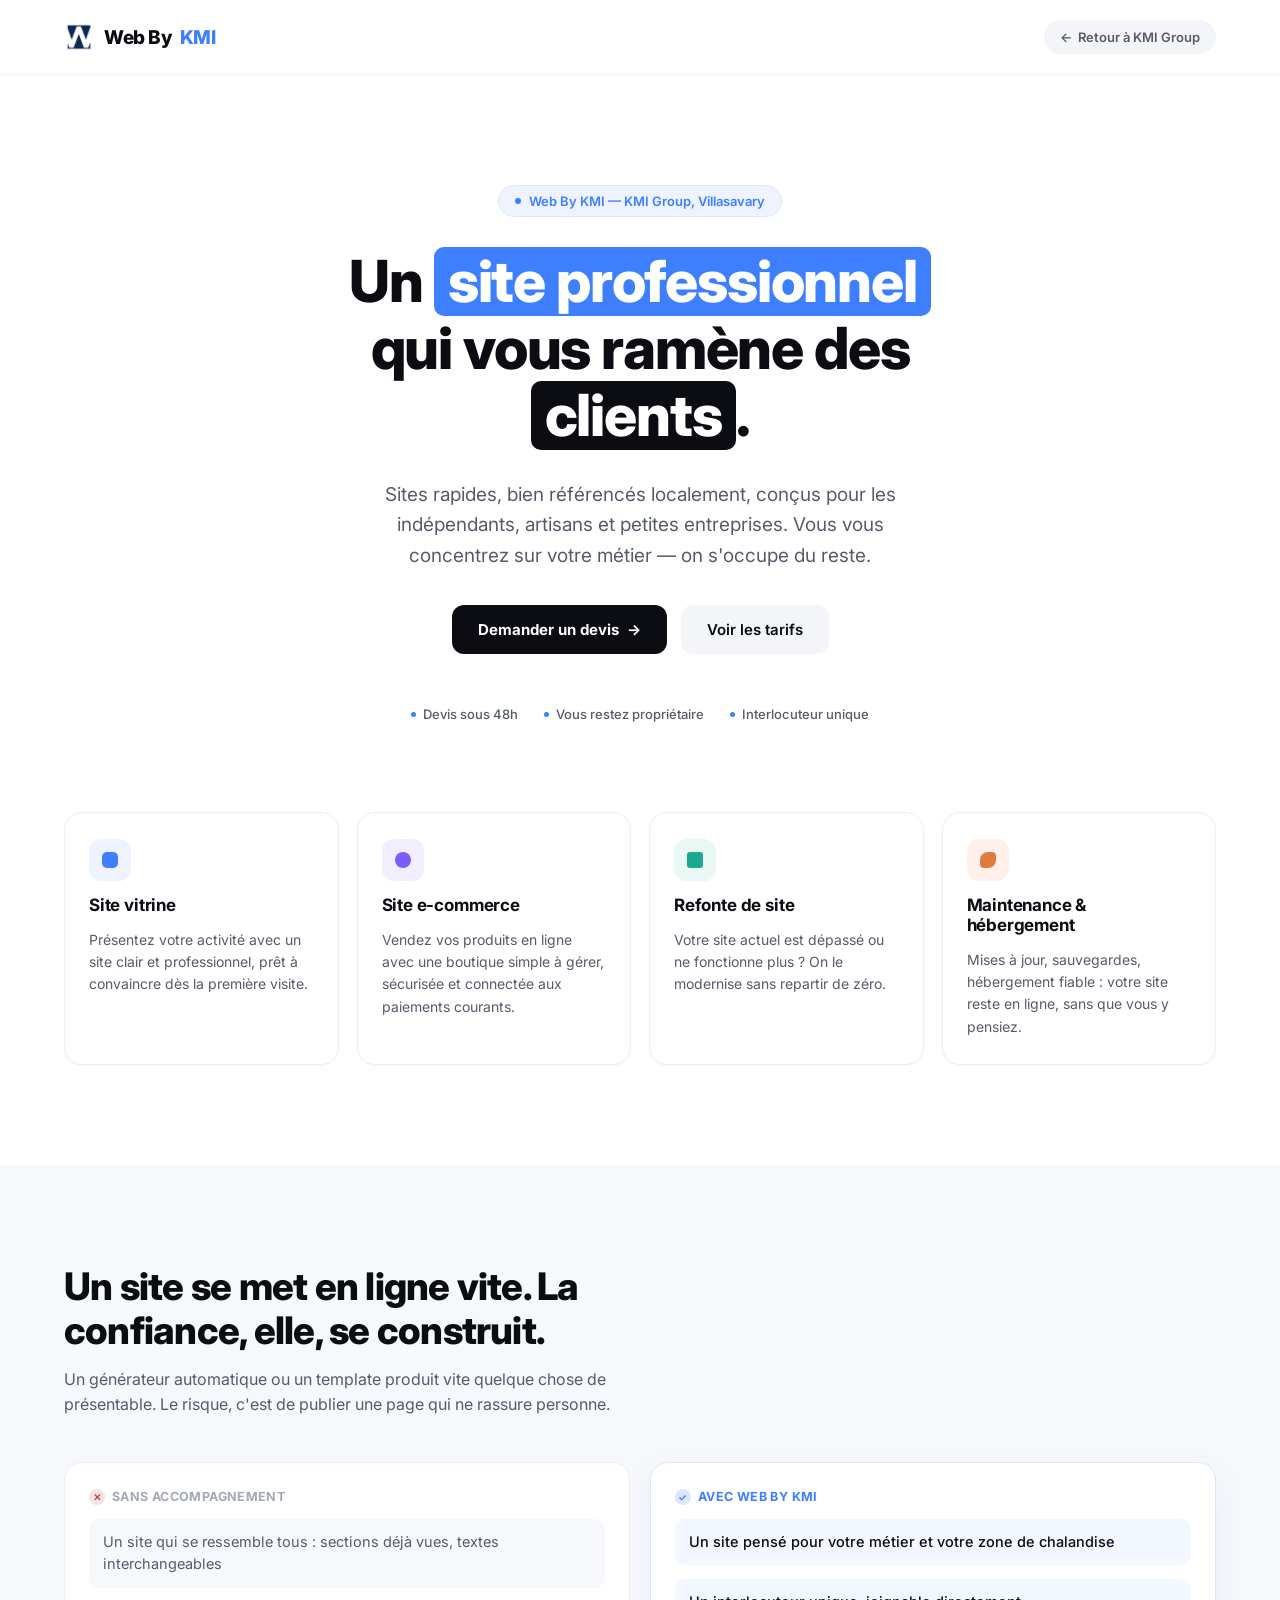
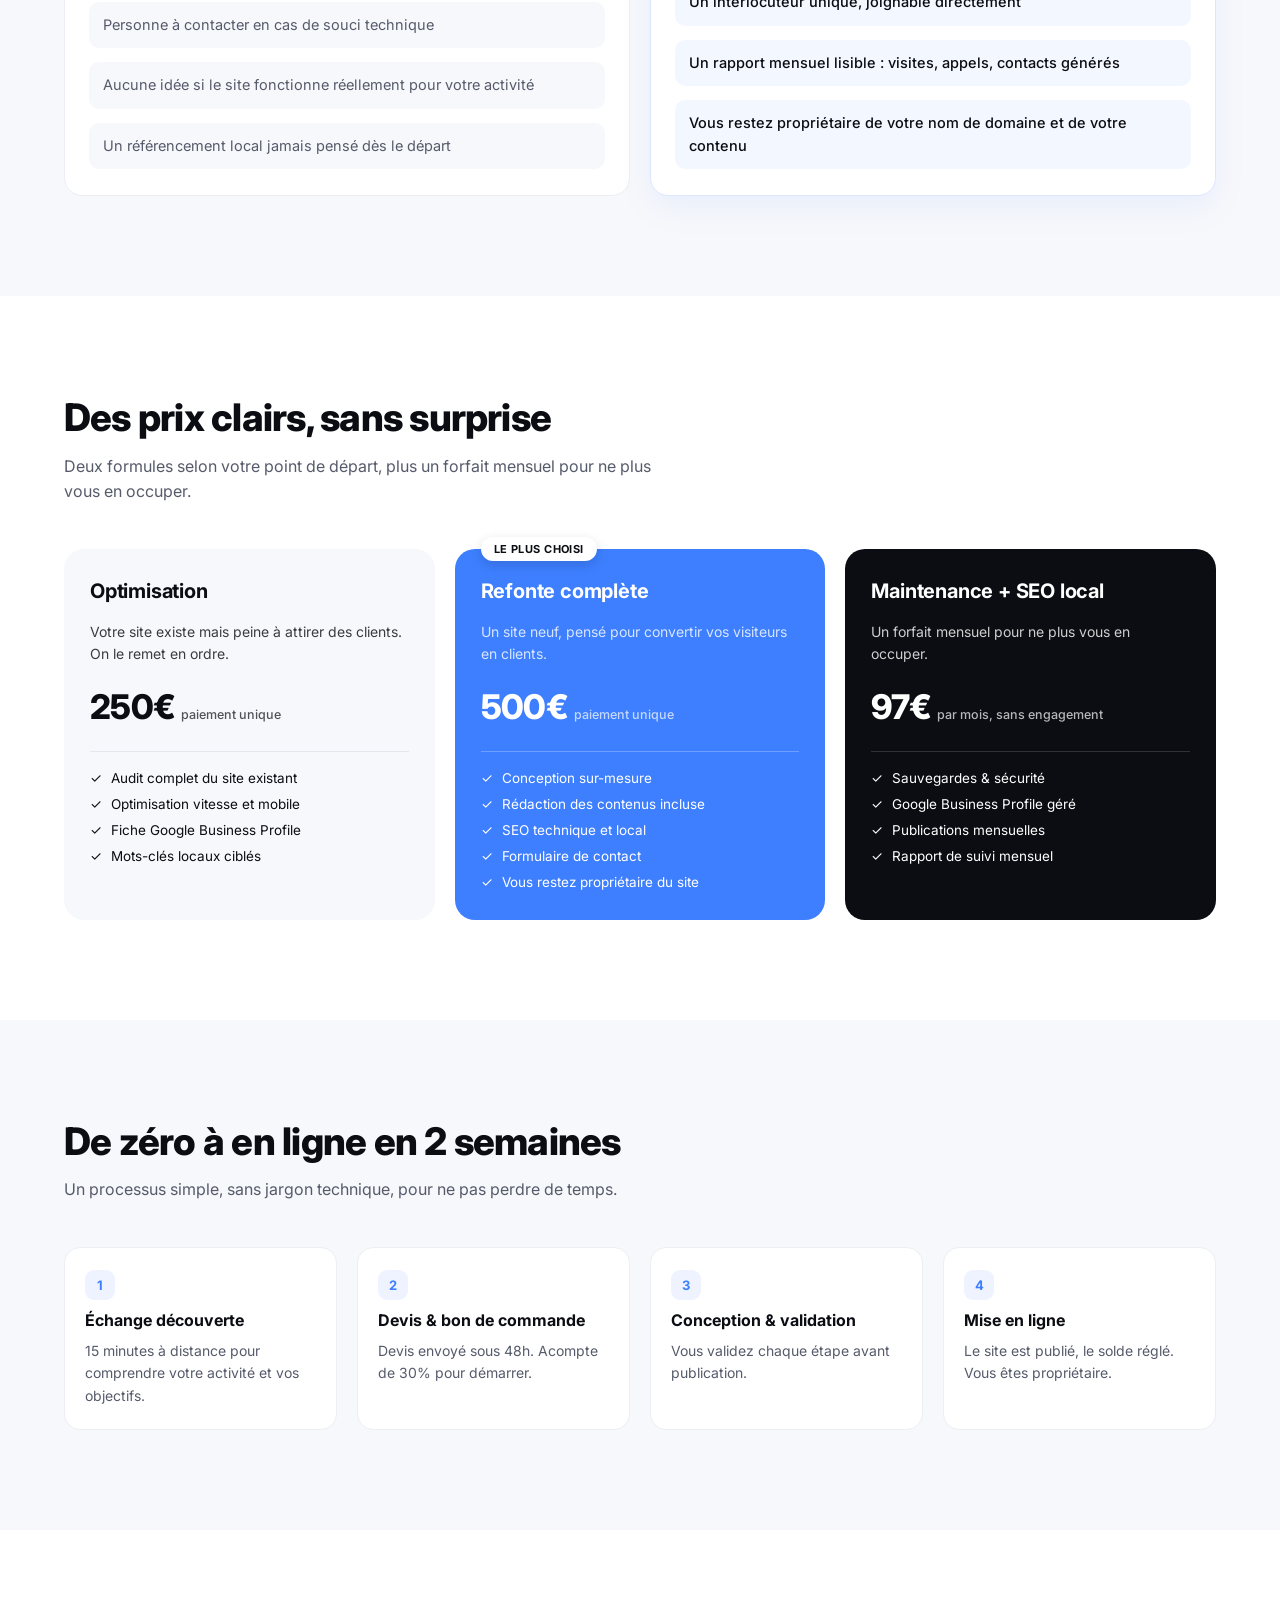
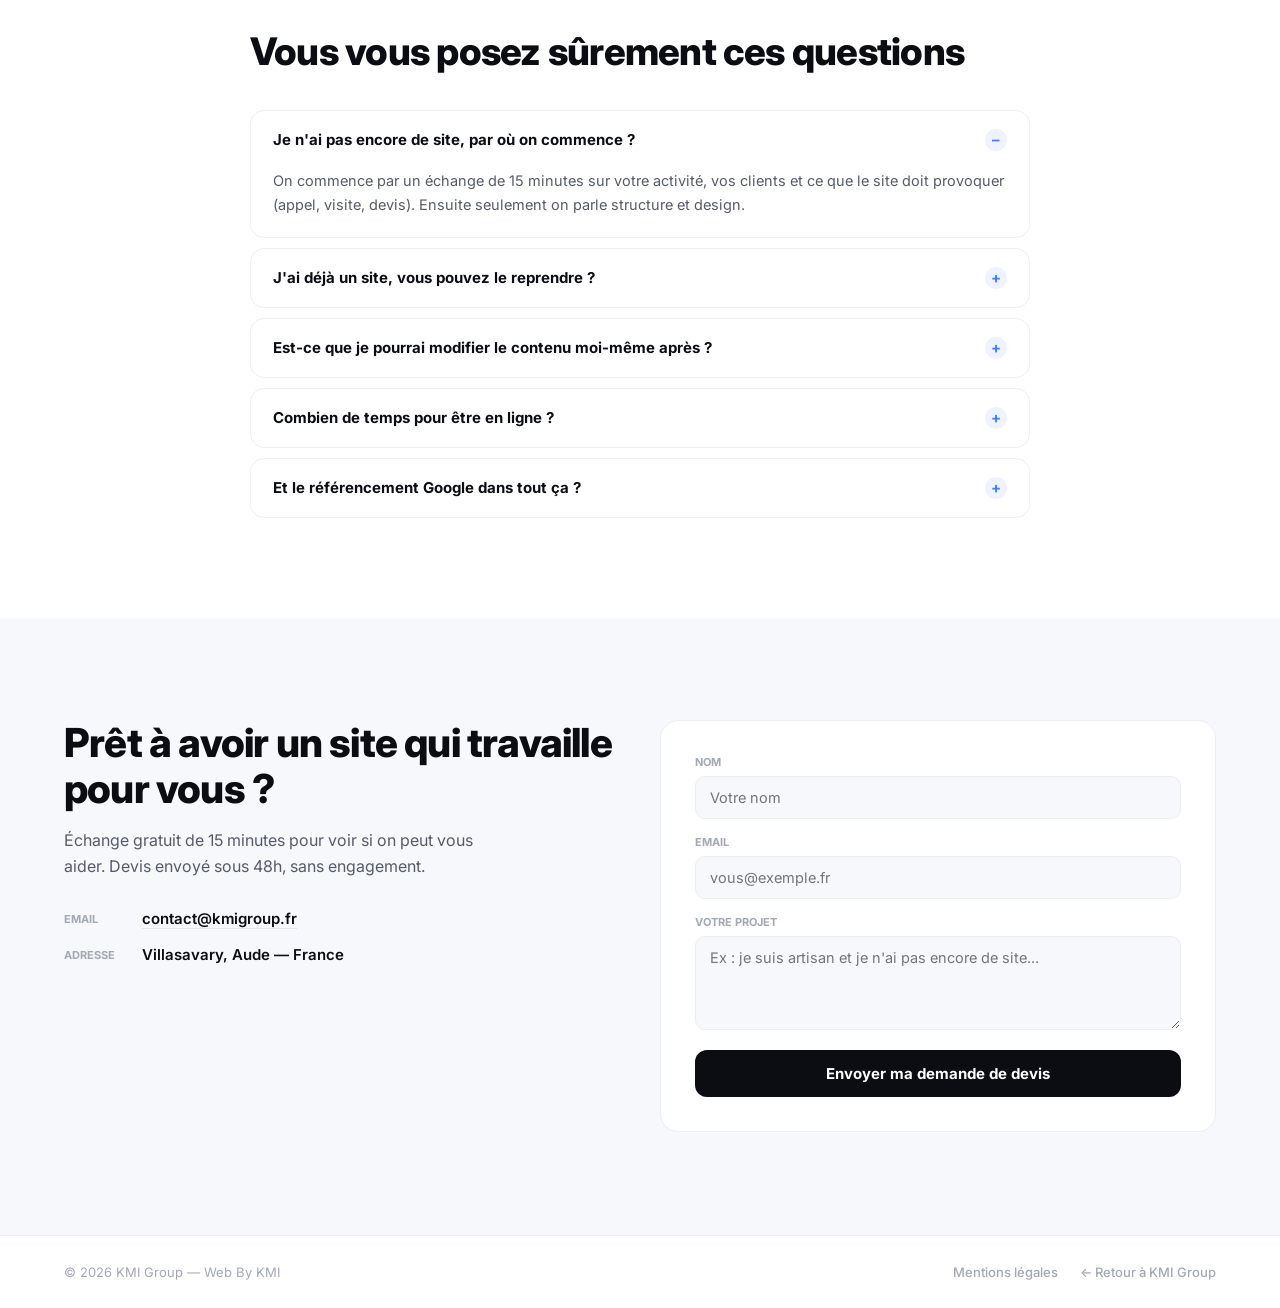
==== commit 48b4a877: "Intègre le vrai logo Web By KMI et le favicon Découpe le pictogramme W du logo fourni pour l'utilise" ====
--- a/index.html
+++ b/index.html
@@ -6,6 +6,10 @@
 <title>Web By KMI — Sites web pour indépendants & PME</title>
 <meta name="description" content="Sites rapides, bien référencés localement, conçus pour les indépendants, artisans et petites entreprises. Devis sous 48h.">
 <meta name="theme-color" content="#FFFFFF">
+<link rel="icon" type="image/png" sizes="16x16" href="assets/favicon-16.png">
+<link rel="icon" type="image/png" sizes="32x32" href="assets/favicon-32.png">
+<link rel="icon" type="image/png" sizes="48x48" href="assets/favicon-48.png">
+<link rel="apple-touch-icon" sizes="180x180" href="assets/favicon-180.png">
 <link rel="preconnect" href="https://fonts.googleapis.com">
 <link rel="preconnect" href="https://fonts.gstatic.com" crossorigin>
 <link href="https://fonts.googleapis.com/css2?family=Inter:wght@400;500;600;700;800;900&display=swap" rel="stylesheet">
@@ -62,9 +66,11 @@
     border-bottom:1px solid #EEF0F4;
   }
   .wordmark{
-    display:flex; align-items:baseline; gap:7px;
+    display:flex; align-items:center; gap:10px;
     font-size:19px; font-weight:800; letter-spacing:-0.02em;
   }
+  .wordmark-icon{ display:block; width:30px; height:30px; }
+  .wordmark-text{ display:flex; align-items:baseline; gap:7px; }
   .wordmark .kmi{ color:var(--accent); }
 
   .pill-link{
@@ -340,7 +346,10 @@
 <body>
 
   <header class="site-header">
-    <div class="wordmark"><span>Web By</span><span class="kmi">KMI</span></div>
+    <div class="wordmark">
+      <img src="assets/logo-icon.png" alt="" class="wordmark-icon" width="30" height="30">
+      <span class="wordmark-text"><span>Web By</span><span class="kmi">KMI</span></span>
+    </div>
     <a href="https://kmigroup.fr" class="pill-link">
       <span aria-hidden="true">←</span> Retour à KMI Group
     </a>
